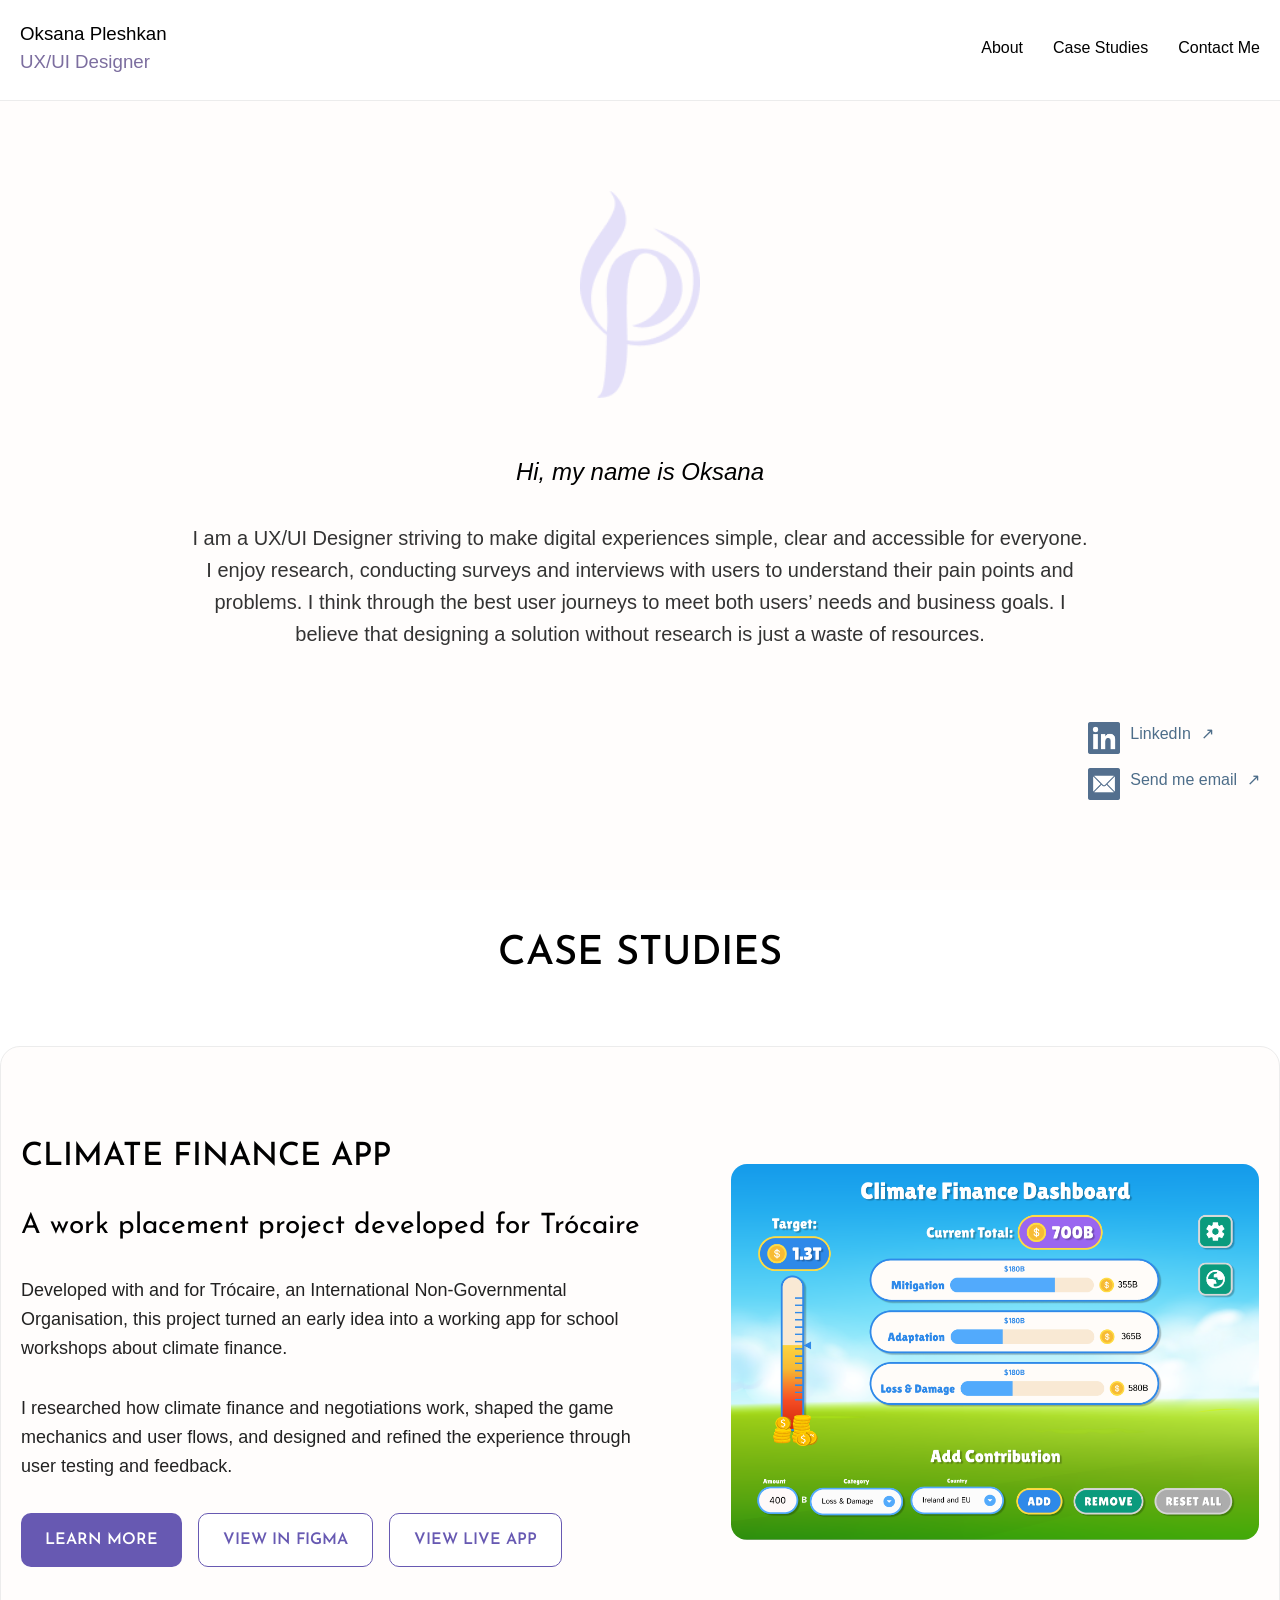
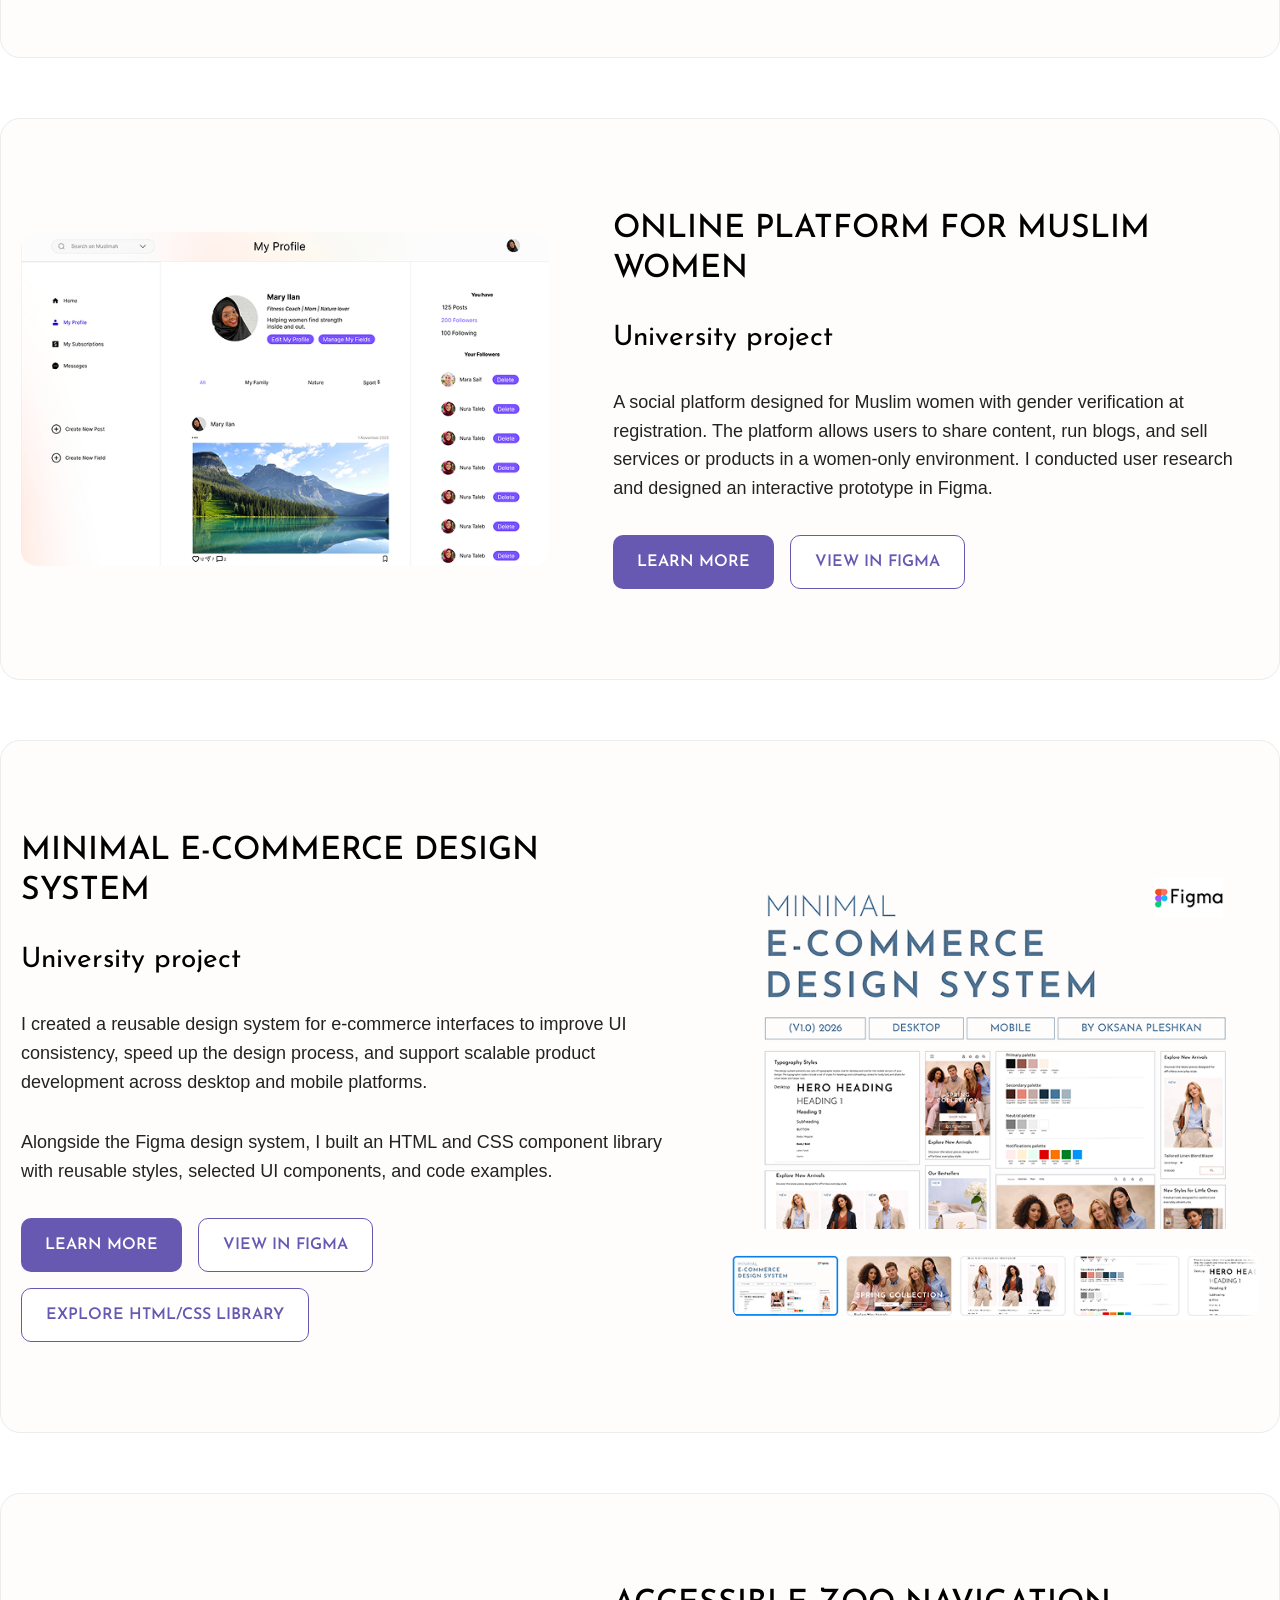
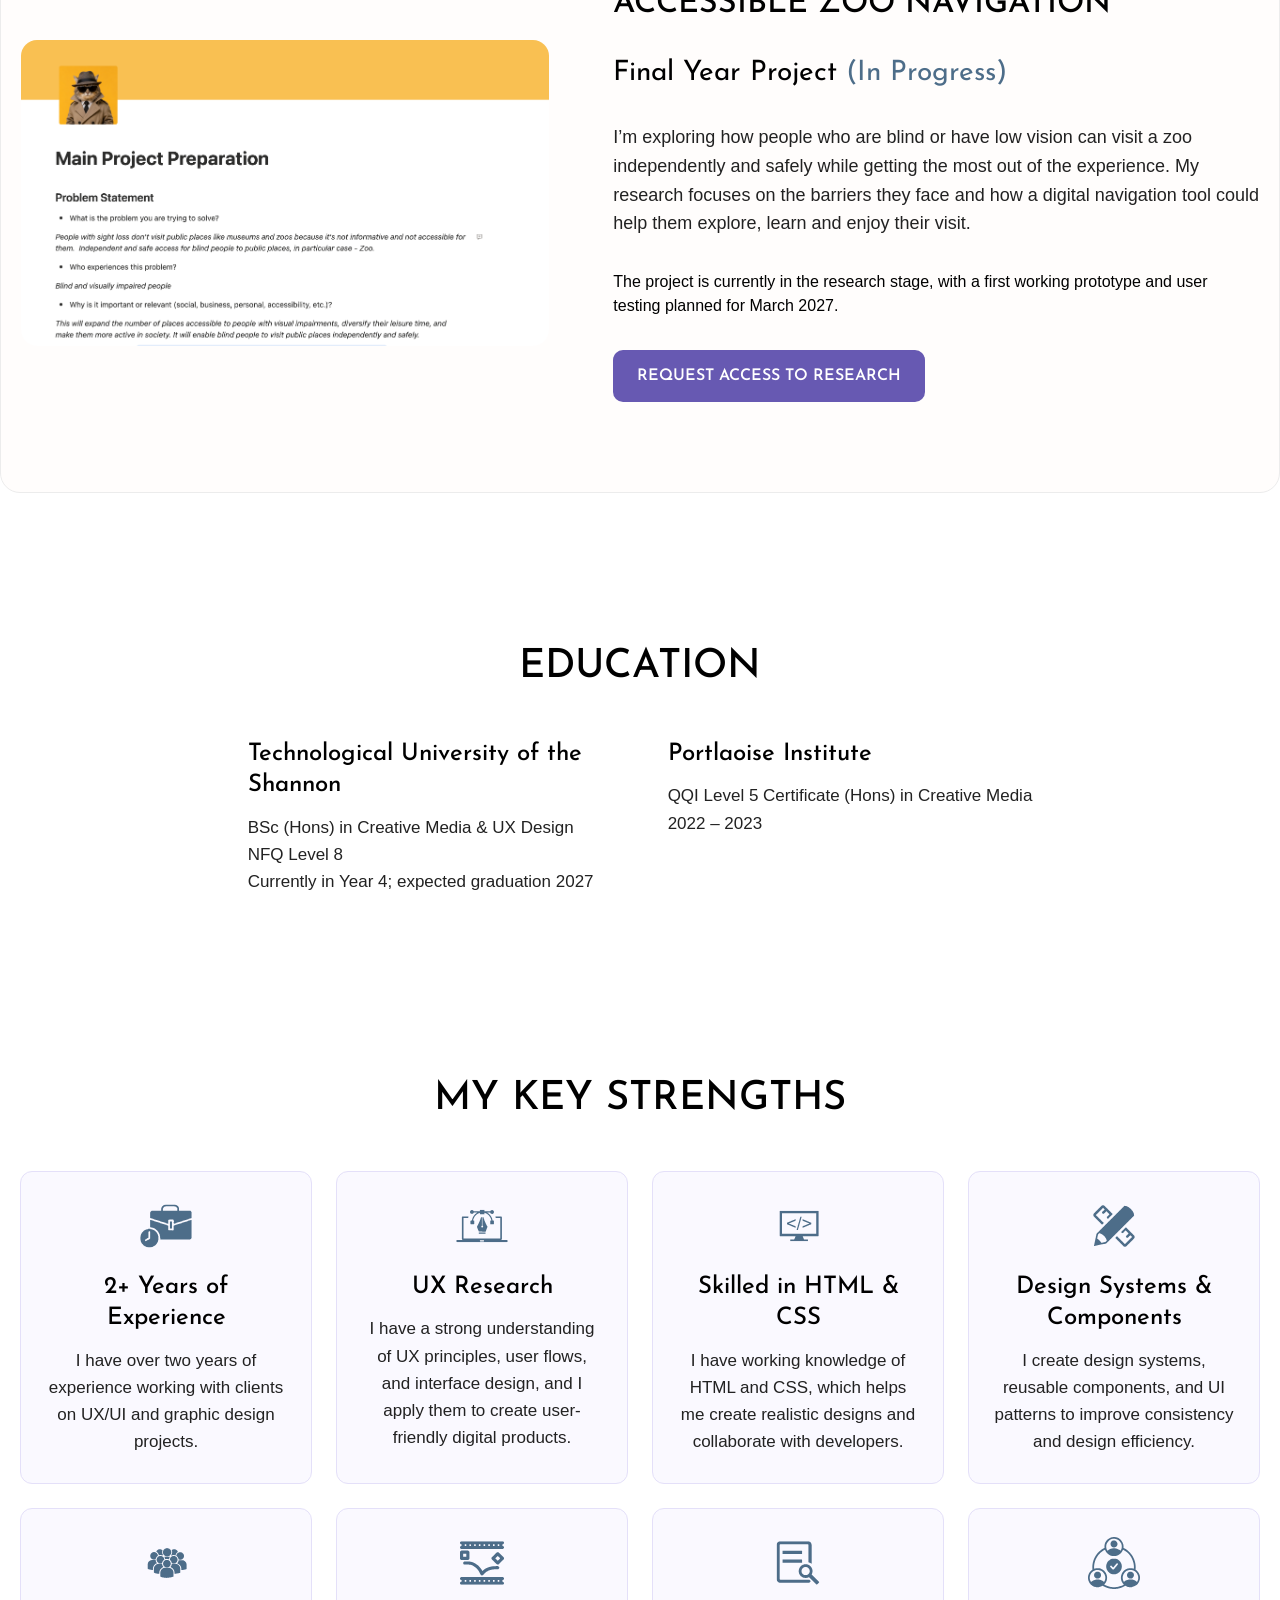
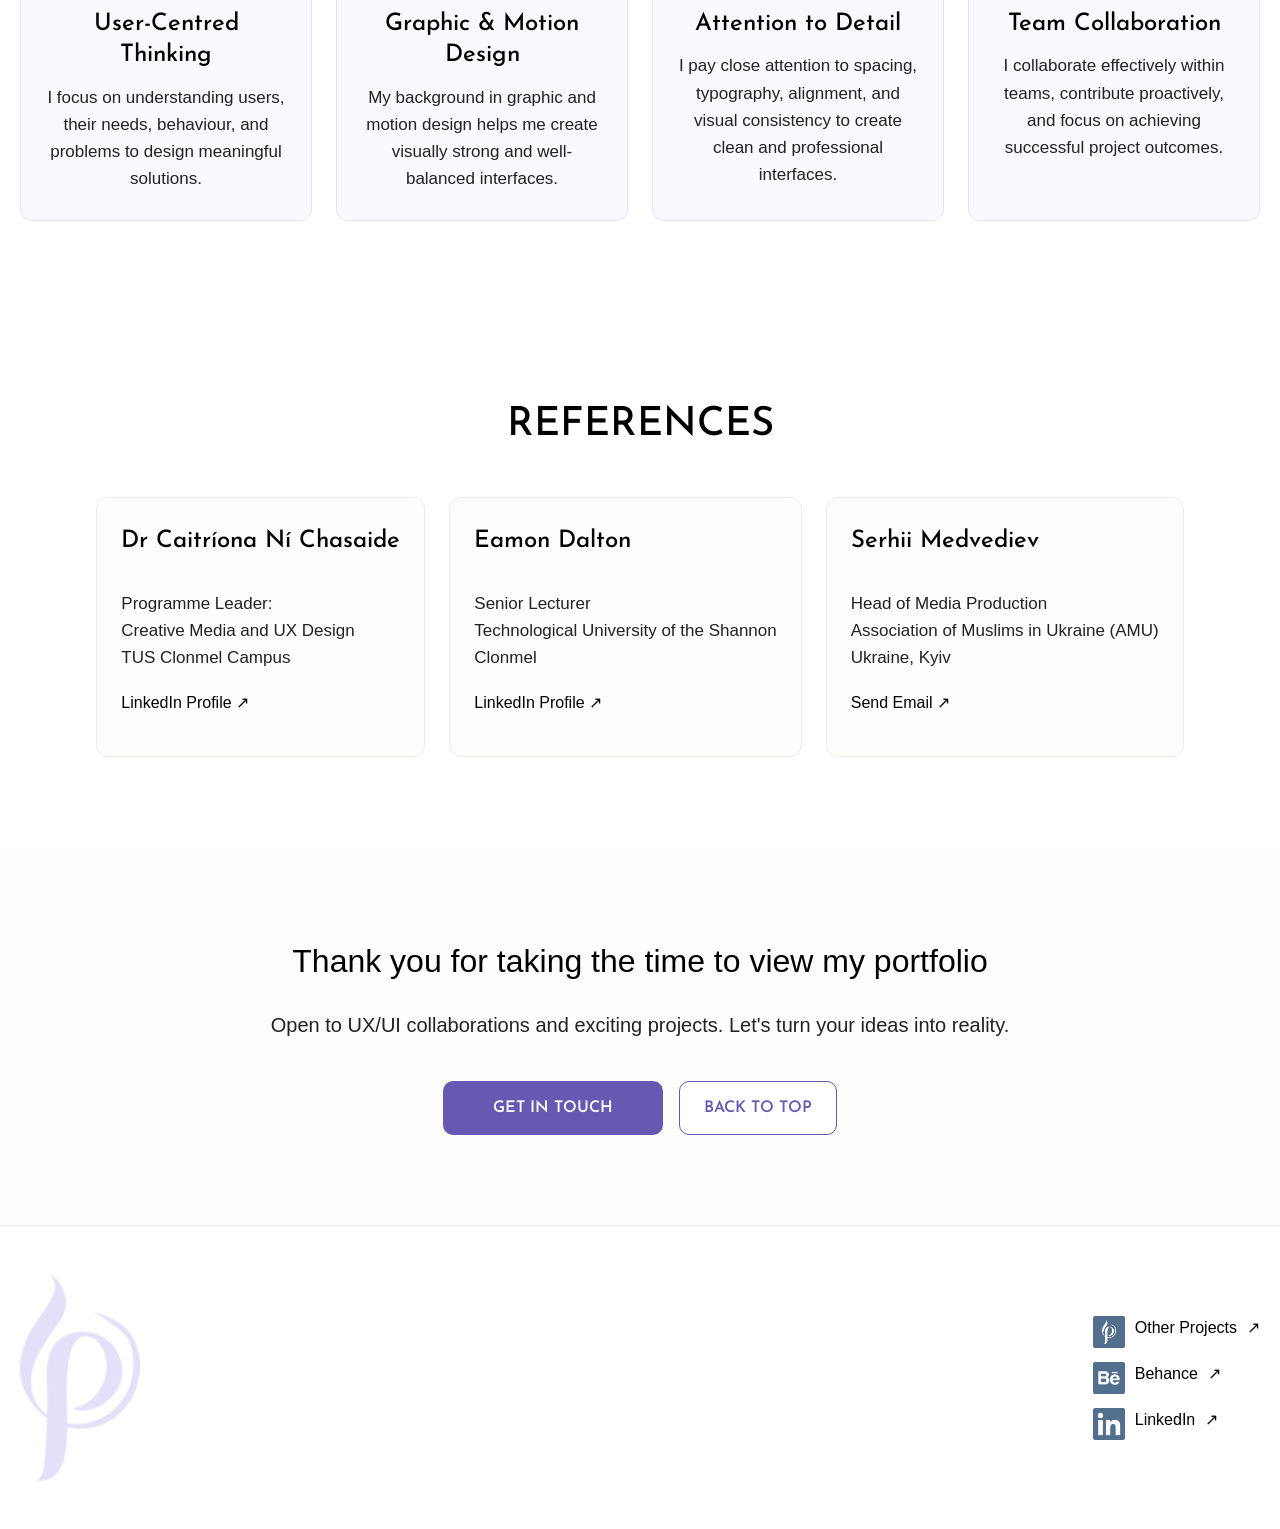
==== index.html @ b0bf3b08 "Update index.html" ====
<!DOCTYPE html>
<html lang="en">

<head>
    <meta charset="UTF-8" />
    <meta name="viewport" content="width=device-width, initial-scale=1.0" />
    <title>Oksana Pleshkan — UX/UI Designer</title>

    <meta name="description"
        content="Portfolio of Oksana Pleshkan, UX/UI Designer focused on user experience, interface design, and problem-solving digital products.">

    <!-- Open Graph (for Telegram, LinkedIn, Facebook etc.) -->
    <meta property="og:title" content="Oksana Pleshkan — UX/UI Designer">
    <meta property="og:description"
        content="UX/UI portfolio featuring case studies, design process and selected projects.">
    <meta property="og:type" content="website">
    <meta property="og:url" content="https://oksana-pl.github.io/Portfolio_UX_Oksana/">
    <meta property="og:image" content="https://oksana-pl.github.io/Portfolio_UX_Oksana/images/preview.png">

    <!-- Twitter preview -->
    <meta name="twitter:card" content="summary_large_image">
    <meta name="twitter:title" content="Oksana Pleshkan — UX/UI Designer">
    <meta name="twitter:description"
        content="UX/UI portfolio featuring case studies, design process and selected projects.">
    <meta name="twitter:image" content="https://oksana-pl.github.io/Portfolio_UX_Oksana/images/preview.png">
    <link rel="stylesheet" href="climate-case.css">
    <link rel="stylesheet" href="styles.css" />
    <link rel="preconnect" href="https://fonts.googleapis.com">
    <link rel="preconnect" href="https://fonts.gstatic.com" crossorigin>
    <link href="https://fonts.googleapis.com/css2?family=Josefin+Sans:wght@300;400;500;600;700&display=swap"
        rel="stylesheet">
    <script src="script.js" defer></script>
</head>

<body>

    <!-- Header -->
    <header class="header">
        <div class="header-content">
            <a href="#hero" style="display: flex;">
                <h3 style="font-weight:500;">Oksana Pleshkan <br>
                    <span>UX/UI Designer</span>
                </h3>
            </a>

            <nav>
                <a href="#about">About</a>
                <a href="#case-studies">Case Studies</a>
                <a href="#contact">Contact Me</a>
            </nav>
        </div>
    </header>

    <main>

        <!-- Hero -->
        <section class="section hero" id="hero">
            <div class="container hero-container">
                <img src="images/logo.png" alt="Oksana Pleshkan logo" class="hero-logo">
                <!-- <img src="images/photo.png" alt="beautiful muslim woman" class="hero-image"> -->

                <div class="hero-content">
                    <p class="hero-intro"><em>Hi, my name is Oksana</em></p>

                    <p class="hero-description">
                        I am a UX/UI Designer striving to make digital experiences simple, clear and accessible for everyone. I enjoy research, conducting surveys and interviews with users to understand their pain points and problems. I think through the best user journeys to meet both users’ needs and business goals. I believe that designing a solution without research is just a waste of resources.
                    </p>
                </div>

                <div class="hero-footer">
                    <div class="hero-links">

                        <!-- <a href="https://www.behance.net/oksanapleshkan" target="_blank">Behance ↗</a> -->
                        <a href="https://www.linkedin.com/in/oksana-pleshkan-3b8a41268/" target="_blank"
                            class="contacts__icon_wrapper">
                            <img src="images/linkedIn.png" alt="LinkedIn icon" class="contacts__icon">
                            LinkedIn <span class="arrow">↗</span>
                        </a>
                        <a href="mailto:oksana1.1pleshkan@gmail.com" class="contacts__icon_wrapper">
                            <img src="images/email.png" alt="email icon" class="contacts__icon">
                            Send me email <span class="arrow">↗</span>
                        </a>
                    </div>
                    <!-- <div class="hero-links">
                        <a href="mailto:oksana1.1pleshkan@gmail.com" class="contacts__icon_wrapper">
                            <img src="images/emai.png" alt="email icon" class="contacts__icon">
                            Send me email ↗
                        </a>
                    </div> -->
                </div>
            </div>
        </section>

        <!-- Case Studies -->
        <section class="section section--tight" id="case-studies">
            <div class="container">
                <h2 class="section-title">Case Studies</h2>
            </div>
        </section>

        <!--  Case Study 1 -->
        <section class="section section--alt">
            <div class="container case-study">
                <div class="case-study__content">
                    <h3 class="case-study__title">Climate Finance App</h3>
                         <h2 class="case-study-subtitle">A work placement project developed for Trócaire</h2>
                    <p class="case-study__text">Developed with and for Trócaire, an International Non-Governmental Organisation, this project turned an early idea into a working app for school workshops about climate finance.</p>
                    <p class="case-study__text">I researched how climate finance and negotiations work, shaped the game mechanics and user flows, and designed and refined the experience through user testing and feedback.</p>
                    <!-- <div class="tag-list">
                        <div class="tag">Research &amp; Game Mechanics</div>
                        <div class="tag">User Testing</div>
                        <div class="tag">Working Web App</div>
                    </div> -->
                    <div class="button-group">
                        <a href="climate_finance.html" class="btn">Learn More</a>
                        <a href="https://www.figma.com/design/y3qvf4ztJXnjUQK8KrXsee/Climate-finance?node-id=140-248" target="_blank" rel="noopener noreferrer" class="btn btn--secondary">View in Figma</a>
                    <a href="https://oksana-pl.github.io/climate-finance/" target="_blank" rel="noopener noreferrer" class="btn btn--secondary">View Live App</a>
                    </div>
                </div>
                <div class="case-study__media climate-preview">
                    <img src="images/climate-dashboard.png" alt="Climate Finance dashboard designed with and for Trócaire" class="case-study__image" loading="lazy" decoding="async">
                    
                </div>
            </div>
        </section>

        <!-- Case Study 2 -->
        <section class="section section--alt">
            <div class="container case-study case-study--reverse">
                <div class="case-study__media">
                    <img src="images/mus.png" alt="Online platform preview" class="case-study__image" />
                </div>

                <div class="case-study__content">
                    <h3 class="case-study__title">Online Platform for Muslim Women</h3>
                        <h2 class="case-study-subtitle">University project</h2>

                    <p class="case-study__text">
                        A social platform designed for Muslim women with gender verification at registration.
                        The platform allows users to share content, run blogs, and sell services or products in a
                        women-only environment.
                        I conducted user research and designed an interactive prototype in Figma.
                    </p>
<!-- 
                    <div class="tag-list">
                        <div class="tag">User Research</div>
                        <div class="tag">Accessibility</div>
                        <div class="tag">Interactive Prototype</div>
                    </div> -->

                    <div class="button-group">
                        <a href="muslim_pl.html" class="btn">Learn More</a>
                        <a href="https://www.figma.com/proto/xCIioUYWjFJmi1hpnfBLRX/muslim-platform-design?node-id=266-2265&t=c6kMhMsfET7o0JbZ-1&scaling=scale-down&content-scaling=fixed&page-id=0%3A1&starting-point-node-id=1%3A2"
                            target="_blank" class="btn btn--secondary">View in Figma</a>
                    </div>
                </div>
            </div>
        </section>

        <!-- Case Study 3 -->
        <section class="section section--alt">
            <div class="container case-study">
                <div class="case-study__content">
                    <h3 class="case-study__title">Minimal E-commerce Design System</h3>
                        <h2 class="case-study-subtitle">University project</h2>

                    <p class="case-study__text">
                        I created a reusable design system for e-commerce interfaces to improve UI consistency,
                        speed up the design process, and support scalable product development across desktop and mobile
                        platforms.
                    </p>

                    <p class="case-study__text">
                        Alongside the Figma design system, I built an HTML and CSS component library with reusable styles, selected UI components, and code examples.
                    </p>

                    <!-- <div class="tag-list">
                        <div class="tag">Desktop &amp; Mobile System</div>
                        <div class="tag">Interactive States</div>
                        <div class="tag">WCAG Tested</div>
                    </div> -->

                    <div class="button-group">
                        <a href="design_sys.html" class="btn">Learn More</a>
                        <a href="https://www.figma.com/community/file/1610801255815720511" target="_blank" rel="noopener noreferrer"
                            class="btn btn--secondary">View in Figma</a>
                        <a href="https://oksana-pl.github.io/Project_1/docs/colours.html" target="_blank" rel="noopener noreferrer"
                            class="btn btn--secondary">Explore HTML/CSS Library</a>
                    </div>
                </div>

                <div class="case-study__media">
                    <img src="images/ds1.png" alt="Design system preview" class="case-study__image" />
                    <img src="images/ds1.2.png" alt="Design system details"
                        class="case-study__image case-study__image--small" />
                </div>
            </div>
        </section>

        <!-- Case Study 4 -->
        <section class="section section--alt">
            <div class="container case-study case-study--reverse">
                <div class="case-study__media">
                    <img src="images/zoo-project.png" alt="Online platform preview" class="case-study__image" />
                </div>

                <div class="case-study__content">
                    <h3 class="case-study__title">Accessible Zoo Navigation</h3>
                        <h2 class="case-study-subtitle">Final Year Project <span style="color:#4d6d89">(In Progress)</span></h2>

                    <p class="case-study__text">
                        I’m exploring how people who are blind or have low vision can visit a zoo independently and safely while getting the most out of the experience. My research focuses on the barriers they face and how a digital navigation tool could help them explore, learn and enjoy their visit. </p>
                        
                        <p>The project is currently in the research stage, with a first working prototype and user testing planned for March 2027.
                    </p>
<!-- 
                    <div class="tag-list">
                        <div class="tag">User Research</div>
                        <div class="tag">Accessibility</div>
                        <div class="tag">Interactive Prototype</div>
                    </div> -->

                    <div class="button-group">
                        <a
                            href="mailto:oksana1.1pleshkan@gmail.com?subject=Request%20Access%20to%20Zoo%20Research&amp;body=Hi%20Oksana%2C%0A%0AI%20would%20like%20to%20request%20access%20to%20your%20Final%20Year%20Project%20research%20in%20Notion.%0A%0AThank%20you!"
                            class="btn"
                        >Request Access to Research</a>
                    </div>
                </div>
            </div>
        </section>

        <!-- About -->
        <section class="section" id="about">
            <!-- Education -->
            <div class="container">
                <h2 class="section-title">Education</h2>
                <div class="education">
                    <article class=" education-card">
                        <h3 class="card__title">Technological University of the Shannon</h3>
                        <p class="card__text">
                            BSc (Hons) in Creative Media & UX Design<br>
                            NFQ&nbsp;Level&nbsp;8<br>
                            Currently in Year 4; expected graduation 2027
                        </p>
                    </article>
                    <!-- <article class=" education-card">
                        <h3 class="card__title">Technological University of the Shannon</h3>
                        <p class="card__text">
                            BSc in Creative Media & UX Design — NFQ Level 7<br>
                            Completed 2026; award certificate pending
                        </p>
                    </article> -->
                    <article class=" education-card">
                        <h3 class="card__title">Portlaoise Institute</h3>
                        <p class="card__text">
                            QQI Level 5 Certificate (Hons) in Creative Media <br>
                            2022 – 2023
                        </p>
                    </article>

                </div>

            </div>
        </section>
        <!-- Strengths -->
        <section class="section" id="strengths">
            <div class="container">
                <h2 class="section-title">My Key Strengths</h2>

                <div class="cards-grid cards-grid--4">
                    <article class="card">
                        <div class="card__icon-wrapper">
                            <img src="icons/exsp.svg" alt="expirience icon" class="card__icon">
                        </div>

                        <h3 class="card__title">2+ Years of Experience</h3>
                        <p class="card__text">
                            I have over two years of experience working with clients on UX/UI and graphic design
                            projects.
                        </p>
                    </article>

                    <article class="card">
                        <div class="card__icon-wrapper">
                            <img src="icons/ui_ux.svg" alt="ui and ux design icon" class="card__icon">
                        </div>

                        <h3 class="card__title">UX Research</h3>
                        <p class="card__text">
                            I have a strong understanding of UX principles, user flows, and interface design, and I
                            apply them to create user-friendly digital products.
                        </p>
                    </article>

                    <article class="card">
                        <div class="card__icon-wrapper">
                            <img src="icons/coding.svg" alt="coding and programming icon" class="card__icon">
                        </div>

                        <h3 class="card__title">Skilled in HTML &amp; CSS</h3>
                        <p class="card__text">
                            I have working knowledge of HTML and CSS, which helps me create realistic designs and
                            collaborate with developers.
                        </p>
                    </article>

                    <article class="card">
                        <div class="card__icon-wrapper">
                            <img src="icons/dezSyst.svg" alt="design system icon" class="card__icon">
                        </div>

                        <h3 class="card__title">Design Systems &amp; Components</h3>
                        <p class="card__text">
                            I create design systems, reusable components, and UI patterns to improve consistency and
                            design efficiency.
                        </p>
                    </article>

                    <article class="card">
                        <div class="card__icon-wrapper">
                            <img src="icons/user_fr.svg" alt="users icon" class="card__icon">
                        </div>

                        <h3 class="card__title">User-Centred Thinking</h3>
                        <p class="card__text">
                            I focus on understanding users, their needs, behaviour, and problems to design meaningful
                            solutions.
                        </p>
                    </article>

                    <article class="card">
                        <div class="card__icon-wrapper">
                            <img src="icons/motion.svg" class="card__icon" alt="motion graphics icon">
                        </div>

                        <h3 class="card__title">Graphic &amp; Motion Design</h3>
                        <p class="card__text">
                            My background in graphic and motion design helps me create visually strong and well-balanced
                            interfaces.
                        </p>
                    </article>

                    <article class="card">
                        <div class="card__icon-wrapper">
                            <img src="icons/details.svg" alt="details icon" class="card__icon">
                        </div>

                        <h3 class="card__title">Attention to Detail</h3>
                        <p class="card__text">
                            I pay close attention to spacing, typography, alignment, and visual consistency to create
                            clean and professional interfaces.
                        </p>
                    </article>

                    <article class="card">
                        <div class="card__icon-wrapper">
                            <img src="icons/team.svg" alt="team icon" class="card__icon">
                        </div>

                        <h3 class="card__title">Team Collaboration</h3>
                        <p class="card__text">
                            I collaborate effectively within teams, contribute proactively,
                            and focus on achieving successful project outcomes.
                        </p>
                    </article>

                </div>
            </div>
        </section>

        <!-- References -->
        <section class="section" id="references">
            <div class="container">
                <h2 class="section-title">References</h2>
                <!-- <p class="section-subtitle">Referees and their contact details are available upon request.</p> -->

                <div class="cartd-ref">
                    <article class="reference-card">
                        <h3 class="reference-card__title">Dr Caitríona Ní Chasaide</h3>
                        <p class="reference-card__text">
                            Programme Leader: <br>Creative Media and UX Design<br>
                            TUS Clonmel Campus
                        </p>
                        <a href="https://www.linkedin.com/in/caitriona-ni-chasaide-1522b612/">
                            LinkedIn Profile ↗
                        </a>
                        <!-- <a href="mailto:your@email.com
?subject=Reference%20Request%20-%20Dr%20Caitriona%20Ni%20Chasaide
&body=Hello%20Oksana,%0D%0A%0D%0AI%20am%20currently%20reviewing%20your%20application%20and%20would%20like%20to%20request%20contact%20details%20for%20Dr%20Caitriona%20Ni%20Chasaide%20as%20a%20reference.%0D%0A%0D%0AThank%20you%20in%20advance.%0D%0A%0D%0AKind%20regards,%0D%0A">
                            Request Contact ↗
                        </a> -->
                    </article>

                    <article class="reference-card">
                        <h3 class="reference-card__title">Eamon Dalton</h3>
                        <p class="reference-card__text">
                            Senior Lecturer<br>
                            Technological University of the Shannon<br>
                            Clonmel
                        </p>
                        <a href="https://www.linkedin.com/in/eamondalton/">
                            LinkedIn Profile ↗
                        </a>
                        <!-- <a href="mailto:your@email.com
?subject=Reference%20Request%20-%20Eamon%20Dalton
&body=Hello%20Oksana,%0D%0A%0D%0AI%20am%20currently%20reviewing%20your%20application%20and%20would%20like%20to%20request%20contact%20details%20for%20Eamon%20Dalton%20as%20a%20reference.%0D%0A%0D%0AThank%20you%20in%20advance.%0D%0A%0D%0AKind%20regards,%0D%0A">
Request Contact ↗
</a> -->
                    </article>

                    <article class="reference-card">
                        <h3 class="reference-card__title">Serhii Medvediev</h3>
                        <p class="reference-card__text">
                            Head of Media Production<br>
                            Association of Muslims in Ukraine (AMU) <br>
                            Ukraine, Kyiv
                        </p>
                        <a
                            href="mailto:musa.medvedev@amu.org.ua
?subject=Reference%20Check%20-%20Oksana%20Pleshkan
&body=Hello%20Serhii,%0D%0A%0D%0AI%20hope%20you%20are%20well.%0D%0A%0D%0AI%20am%20currently%20reviewing%20an%20application%20from%20Oksana%20Pleshkan%20and%20understand%20that%20you%20have%20worked%20with%20her.%0D%0A%0D%0AI%20would%20greatly%20appreciate%20it%20if%20you%20could%20share%20your%20feedback%20on%20her%20skills,%20work%20ethic,%20and%20overall%20performance.%0D%0A%0D%0AThank%20you%20in%20advance%20for%20your%20time.%0D%0A%0D%0AKind%20regards,%0D%0A">
                            Send Email ↗
                        </a>
                    </article>

                    <!-- <article class="reference-card">
                        <h3 class="reference-card__title">Viktoriia Zakharova</h3>
                        <p class="reference-card__text">
                            HRBP at Nayax (IT) | Career / LinkedIn Consultant | Engaging Speaker on Job Hunting,
                            LinkedIn Strategy, and IT Career Growth
                        </p>
                        <a href="mailto:your@email.com
?subject=Reference%20Request%20-%20Viktoriia%20Zakharova
&body=Hello%20Oksana,%0D%0A%0D%0AI%20am%20currently%20reviewing%20your%20application%20and%20would%20like%20to%20request%20contact%20details%20for%20Viktoriia%20Zakharova%20as%20a%20reference.%0D%0A%0D%0AThank%20you%20in%20advance.%0D%0A%0D%0AKind%20regards,%0D%0A">
Request Contact ↗
</a>
                    </article> -->
                </div>
            </div>
        </section>

        <!-- CTA -->
        <section class="section cta" id="contact">
            <div class="container cta-container">
                <div class="cta-content">
                    <h2 class="cta-title">Thank you for taking the time to view my portfolio</h2>

                    <p class="cta-text">
                        Open to UX/UI collaborations and exciting projects. Let's turn your ideas into reality.
                    </p>
                </div>
                <div class="button-group">
                    <a href="mailto:oksana1.1pleshkan@gmail.com" class="btn btn--large">Get In Touch</a>
                    <a href="#hero" class="btn btn--secondary">Back to top</a>
                </div>

            </div>
        </section>

    </main>

    <!-- Footer -->
    <footer class="site-footer">
        <div class="container footer-container">
            <img src="images/logo.png" alt="Oksana Pleshkan logo" class="hero-logo">
            <div class="footer-links">
                <a href="https://oksana-pl.github.io/Portfolio_Oksana/" target="_blank" class="contacts__icon_wrapper">
                    <img src="images/porfolio.png" alt="my portfolioicon" class="contacts__icon">
                    Other Projects <span class="arrow">↗</span>
                </a>
                <a href="https://www.behance.net/oksanapleshkan" target="_blank" class="contacts__icon_wrapper">
                    <img src="images/behance.png" alt="Behance icon" class="contacts__icon">
                    Behance <span class="arrow">↗</span>
                </a>
                <a href="https://www.linkedin.com/in/oksana-pleshkan-3b8a41268/" target="_blank"
                    class="contacts__icon_wrapper">
                    <img src="images/linkedIn.png" alt="LinkedIn icon" class="contacts__icon">
                    LinkedIn <span class="arrow">↗</span>
                </a>
            </div>
    </footer>

</body>

</html>
---- climate-case.css ----
/* Climate Finance uses the existing portfolio layout and components. */
.climate-figure { width: 100%; margin: 0; }
.climate-figure img { display: block; }
.climate-figure figcaption { margin-top: 14px; color: #555; font-size: 16px; line-height: 1.5; }
.climate-gallery { display: grid; gap: 32px; width: 100%; }
.climate-gallery .case-image-scroll { max-width: 390px; margin: 0 auto; }
.climate-testing-text { max-width: 980px; margin: 40px auto 0; }
.climate-flow { width: 100%; padding: 32px; border: 1px solid #ececec; border-radius: 20px; }
.climate-flow h3 { font-size: 26px; line-height: 1.3; }
.climate-flow p { font-size: 18px; line-height: 1.6; }
.climate-preview__mobile { width: 42%; max-height: 280px; overflow-y: hidden; margin-left: auto; border: 1px solid #ececec; border-radius: 16px; }
.climate-preview__mobile img { display: block; border-radius: 0; }
.climate-case .btn { text-align: center; }
.climate-case a:focus-visible, .climate-case [tabindex]:focus-visible, .climate-skip-link:focus-visible { outline: 3px solid #372775; outline-offset: 5px; }
.climate-skip-link { position: absolute; top: 8px; left: 16px; z-index: 1000; padding: 12px 20px; background: #fff; color: #372775; transform: translateY(-160%); }
.climate-skip-link:focus { transform: translateY(0); }
@media (max-width: 600px) {
  .climate-flow { padding: 24px; }
  .climate-preview__mobile { max-height: 220px; }
}



/* Hero video and compact case-study spacing. */
.climate-case .case-hero video {
  display: block;
  width: 100%;
  max-width: 1200px;
  height: auto;
}
.climate-case .case-results .case-section-subtitle {
  max-width: 800px;
}
.climate-case .case-process .card {
  min-height: 0;
  align-self: stretch;
}
---- styles.css ----
/* =========================
   Base
========================= */

*,
*::before,
*::after {
  box-sizing: border-box;
}

html {
  scroll-behavior: smooth;
}

body {
  margin: 0;
  font-family: Inter, sans-serif;
  color: #000;
  background: #fff;
  line-height: 1.5;
}

img {
  display: block;
  max-width: 100%;
  height: auto;
}

a {
  color: inherit;
  text-decoration: none;
}

h1,
h2,
h3,
p,
ul {
  margin: 0;
  padding: 0;
}

/* =========================
   Layout
========================= */

.container {
  width: min(100% - 40px, 1320px);
  margin-inline: auto;
}

.section {
  padding: 90px 0;
}

.section--tight {
  padding: 40px 0 20px;
}

.section--alt {
  background: #FFFDFC;
  border-radius: 20px;
  margin-bottom: 60px;
  border: 1px solid #ECECEC;
}

.section-title {
  font-family: "Josefin Sans", sans-serif;
  font-size: 40px;
  font-weight: 500;
  line-height: 1.2;
  text-align: center;
  margin-bottom: 48px;
  text-transform: uppercase;
}

.section-subtitle {
  max-width: 900px;
  margin: -12px auto 48px;
  text-align: center;
  font-size: 20px;
  line-height: 1.6;
  color: #333;
}

/* =========================
   Header
========================= */

.header {
  width: 100%;
  background: #fff;
  border-bottom: 1px solid #ececec;
}

.header-content {
    width: min(100% - 40px, 1320px);
    margin-inline: auto;
    padding: 20px 0;
    display: flex;
    justify-content: space-between;
    align-items: center;
    gap: 32px;
  }

.header-content nav {
  display: flex;
  align-items: center;
  gap: 30px;
}

.header-content a {
  color: #000;
  font-weight: 500;
  position: relative;
  display: inline-block;
  padding-bottom: 4px;
  transition: color 0.3s ease;
}

.header-content a:hover {
  color: #b47cff;
}

.header-content a::after {
  content: "";
  position: absolute;
  left: 0;
  bottom: 0;
  width: 0;
  height: 2px;
  background-color: #b47cff;
  transition: width 0.3s ease;
}

.header-content a:hover::after {
  width: 100%;
}

.header-content a.active,
.header-content a.nav-link--active {
  color: #9747ff;
}

.header span{
  color: #7c6e9f; 
  font-weight:300;
}


/* =========================
   Shared Logo
========================= */

.hero-logo {
  display: block;
  width: 120px;
  height: auto;
  object-fit: contain;
}

.hero .hero-logo {
  animation: logoFloat 4s ease-in-out infinite;
}
.hero-image {
  display: block;
  width: 300px;
  height: auto;
  object-fit: contain;
}

@keyframes logoFloat {
  0% {
    transform: translateY(0);
  }
  50% {
    transform: translateY(-6px);
  }
  100% {
    transform: translateY(0);
  }
}

/* =========================
   Hero
========================= */

.hero {
  background: #fffdfc;
}

.hero-container {
  display: flex;
  flex-direction: column;
  align-items: center;
  gap: 56px;
  text-align: center;
}

.hero-content {
  max-width: 900px;
}

.hero-intro {
  font-size: 24px;
  margin-bottom: 32px;
}

.hero-description {
  font-size: 20px;
  line-height: 1.6;
  color: #333;
}

.hero-footer {
  width: 100%;
  display: flex;
  justify-content: space-between;
  justify-content: flex-end;
  gap: 32px;
  padding-top: 16px;
}

.hero-links,
.footer-links {
  display: flex;
  flex-direction: column;
  gap: 14px;
}

.hero-links a {
  color: #4d6d89;
  font-weight: 500;
}

.hero-links a:hover {
  color: #9747ff;
}

.contacts__icon {
  width: 32px;
  height: 32px;
}

.contacts__icon_wrapper{
  display: flex;
  gap: 10px;
}


/* =========================
   Home Case Studies
========================= */

.case-study {
  display: grid;
  grid-template-columns: 1.1fr 0.9fr;
  align-items: center;
  gap: 64px;
}

.case-study--reverse {
  grid-template-columns: 0.9fr 1.1fr;
}

.case-study__content {
  display: flex;
  flex-direction: column;
  gap: 32px;
}

.case-study__title {
  font-size: 32px;
  font-weight: 500;
  line-height: 1.25;
  font-family: "Josefin Sans", sans-serif;
  text-transform: uppercase;
}
.case-study-subtitle{
  font-size: 28px;
  font-weight: 400;
  line-height: 1.25;
  font-family: "Josefin Sans", sans-serif;
  
}

.case-study__text {
  font-size: 18px;
  line-height: 1.6;
  color: #222;
}

.case-study__media {
  display: flex;
  flex-direction: column;
  gap: 20px;
}

.case-study__image {
  width: 100%;
  border-radius: 16px;
  object-fit: cover;
}

.case-study__image--small {
  max-width: 100%;
}

/* =========================
   Tags
========================= */

.tag-list,
.case-tags,
.case-tools {
  display: flex;
  flex-wrap: wrap;
  gap: 16px;
}

.tag,
.case-tag {
  display: inline-flex;
  align-items: center;
  justify-content: center;
  padding: 10px 15px;
  border: 1px solid #4d6d89;
  border-radius: 10px;
  background: #fff;
  color: #4d6d89;
  font-size: 18px;
  font-weight: 500;
  text-transform: uppercase;
  letter-spacing: 0.02em;
  font-family: "Josefin Sans", sans-serif;
}

/* =========================
   Buttons
========================= */

.button-group {
  display: flex;
  flex-wrap: wrap;
  gap: 16px;
}

.btn {
font-family: "Josefin Sans", sans-serif;
text-transform: uppercase;
  display: inline-flex;
  align-items: center;
  justify-content: center;
  min-height: 52px;
  padding: 14px 24px;
  border-radius: 10px;
  background: #6759b2;
  color: #fff;
  font-size: 16px;
  font-weight: 600;
  text-transform: uppercase;
  transition: 0.2s ease;
  /* min-width: 200px; */
}

.btn:hover {
  transform: translateY(-1px);
  opacity: 0.95;
  box-shadow: 0 12px 30px rgba(0, 0, 0, 0.05);
}

.btn--large {
  min-width: 220px;
}
.btn--secondary {
  border: 1px solid #6759b2;
  background-color: #fff;
  color: #6759b2;
}

/* =========================
   Cards
========================= */

.cards-grid {
  display: grid;
  gap: 24px;
  justify-items: center;
  
}

.cartd-ref {
  display: flex;
  gap: 24px;
  justify-content: center;
  flex-wrap: wrap;
}

.cards-grid--4 {
  grid-template-columns: repeat(4, 1fr);
}

.card,
.reference-card {
  border-radius: 12px;
  padding: 28px 24px;
  transition: 0.2s ease;
}

.card {
  min-height: 260px;
  background: #faf9ff;
  border: 1px solid #e4e0f9;
  text-align: center;
  
}

.reference-card {
  min-height: 260px;
  background: #fffdfc;
  border: 1px solid #ececec;
  display: flex;
  flex-direction: column;
  gap: 20px;
}

.card:hover,
.process-card:hover,
.reference-card:hover {
  transform: translateY(-1px);
  box-shadow: 0 12px 30px rgba(0, 0, 0, 0.05);
}

.card__icon-wrapper {
  width: 100%;
  display: flex;
  justify-content: center;
  margin-bottom: 20px;
}

.card__icon {
  width: 52px;
  height: 52px;
  object-fit: contain;
}

.card__title,
.reference-card__title {
  font-family: "Josefin Sans", sans-serif;
  font-size: 24px;
  font-weight: 500;
  line-height: 1.3;
  margin-bottom: 12px;
}

.card__text,
.reference-card__text {
  font-size: 17px;
  line-height: 1.6;
  color: #222;
}

.reference-card__link {
  margin-top: auto;
  font-size: 16px;
}

.education {
  display: flex;
  gap: 20px;
  justify-content: center;
}

.education-card{
  max-width: 400px;
  text-align: left;
  justify-content: flex-start;
}

/* =========================
   CTA
========================= */

.cta {
  background: #fffdfc;
}

.cta-container {
  display: flex;
  flex-direction: column;
  align-items: center;
  gap: 40px;
  text-align: center;
}

.cta-content {
  max-width: 920px;
}

.cta-title {
  font-size: 32px;
  font-weight: 400;
  margin-bottom: 24px;
}

.cta-text {
  font-size: 20px;
  line-height: 1.6;
  color: #222;
}

/* =========================
   Footer
========================= */

.site-footer {
  background: #fff;
  border-top: 1px solid #ececec;
  padding: 48px 0;
}

.footer-container {
  display: flex;
  align-items: center;
  justify-content: space-between;
  gap: 32px;
}

.footer-links a {
  color: #000;
  font-weight: 500;
}

.footer-links a:hover {
  color: #9747ff;
}

/* =========================
   Case Study Page
========================= */

.case-page {
  background: #fff;
}

.case-hero__container {
  display: flex;
  flex-direction: column;
  align-items: center;
  gap: 48px;
}


.case-hero__scroll {
    width: 100%;
    max-width: 1200px;
    height: 600px;            /* высота окна */
    overflow-y: auto;         /* вертикальный скролл */
    border-radius: 20px;
    border: 1px solid #ececec;
    background: #fff;
  }
  
  .case-hero__scroll img {
    width: 100%;
    height: auto;
    display: block;
  }

  .case-image-scroll {
    width: 100%;
    max-width: 600px;
    height: 400px;          /* высота окна */
    overflow-y: auto;
    border-radius: 16px;
    border: 1px solid #ececec;
    background: #fff;
  }
  
  .case-image-scroll img {
    width: 100%;
    height: auto;
    display: block;
  }

.case-section-title {
  font-family: "Josefin Sans", sans-serif;
  font-size: 42px;
  font-weight: 500;
  line-height: 1.2;
  margin-bottom: 32px;
  text-transform: uppercase;
}

.case-section-title--center {
  text-align: center;
}

.case-section-subtitle {
  max-width: 980px;
  margin: 0 auto 48px;
  text-align: center;
  font-size: 20px;
  line-height: 1.6;
  color: #333;
}

.case-split {
  display: grid;
  grid-template-columns: 1.1fr 0.9fr;
  align-items: center;
  gap: 64px;
}

.case-split--reverse {
  grid-template-columns: 0.9fr 1.1fr;
}

.case-split__content {
  display: flex;
  flex-direction: column;
}

.case-split__media {
  display: flex;
  justify-content: center;
}

.case-image {
  width: 100%;
  max-width: 680px;
  border-radius: 20px;
}

.case-text {
  display: flex;
  flex-direction: column;
  gap: 24px;
  margin-bottom: 32px;
}

.case-text p {
  font-size: 18px;
  line-height: 1.7;
  color: #222;
}

.process-grid {
    display: grid;
    grid-template-columns: repeat(4, 1fr);
    column-gap: 0px;
    row-gap: 18px;
  }

.process-card {
  min-height: 280px;
  padding: 28px 40px;
  /* border: 1px solid #e4e0f9; */
  border-radius: 14px;
  background: #faf9ff;
  text-align: center;
  display: flex;
  flex-direction: column;
  align-items: center;

  clip-path: polygon(
    0% 0%,
    90% 0%,
    100% 50%,
    90% 100%,
    0% 100%,
    8% 50%
  );
}

.process-card--center {
    grid-column: 2 / 4;
    justify-self: center;
    padding: 32px 70px;
  }

.process-card__number {
  width: 92px;
  height: 92px;
  border: 1px solid #4d6d89;
  border-radius: 50%;
  display: flex;
  align-items: center;
  justify-content: center;
  color: #4d6d89;
  font-size: 40px;
  font-weight: 500;
  margin-bottom: 24px;
}

.process-card__title {
  font-size: 24px;
  font-weight: 500;
  line-height: 1.3;
  margin-bottom: 14px;
  font-family: "Josefin Sans", sans-serif;
}

.process-card__text {
  font-size: 16px;
  line-height: 1.6;
  color: #444;
}

.case-summary-text {
  max-width: 980px;
  margin: 48px auto 0;
  text-align: center;
  font-size: 18px;
  line-height: 1.7;
  color: #333;
}

.case-actions {
  margin-top: 40px;
  display: flex;
}

.case-actions--center {
  justify-content: center;
}

.case-feature-list {
  padding-left: 22px;
  display: grid;
  gap: 12px;
}

.case-feature-list li {
  font-size: 18px;
  line-height: 1.6;
  color: #222;
}

.learning-grid {
  display: grid;
  grid-template-columns: repeat(2, minmax(0, 1fr));
  gap: 20px;
}

.learning-card {
  padding: 18px 22px;
  border: 1px solid #4d6d89;
  border-radius: 12px;
  background: #fff;
  color: #4d6d89;
  font-size: 18px;
  line-height: 1.6;
  text-align: center;
}

/* =========================
   Additional Grids
========================= */

.cards-grid--3 {
    grid-template-columns: repeat(3, 1fr);
  }
  
  /* =========================
     Design System Page
  ========================= */
  
  .ds-hero {
    background: #fffdfc;
  }
  
  .ds-structure-grid {
    align-items: stretch;
  }
  
  .ds-card {
    width: 100%;
    min-height: 290px;
    display: flex;
    flex-direction: column;
    align-items: center;
    justify-content: flex-start;
    padding-top: 32px;
  }
  
  .ds-card__icon {
    width: 84px;
    height: 84px;
    margin-bottom: 24px;
    position: relative;
  }
  
  /* Foundations icon */
  .ds-card__icon--foundations::before,
  .ds-card__icon--foundations::after {
    content: "";
    position: absolute;
    background: #4d6d89;
    border-radius: 4px;
  }
  
  .ds-card__icon--foundations::before {
    width: 84px;
    height: 18px;
    top: 8px;
    left: 0;
  }
  
  .ds-card__icon--foundations::after {
    width: 18px;
    height: 56px;
    left: 33px;
    bottom: 0;
  }
  
  /* Components icon */
  .ds-card__icon--components {
    display: grid;
    grid-template-columns: repeat(2, 1fr);
    gap: 10px;
  }
  
  .ds-card__icon--components::before,
  .ds-card__icon--components::after {
    content: "";
  }
  
  .ds-card__icon--components > span {
    display: none;
  }
  
  .ds-card__icon--components {
    background:
      linear-gradient(#4d6d89 0 0) top left / 37px 37px no-repeat,
      linear-gradient(#4d6d89 0 0) top right / 37px 37px no-repeat,
      linear-gradient(#4d6d89 0 0) bottom left / 37px 37px no-repeat,
      linear-gradient(#4d6d89 0 0) bottom right / 37px 37px no-repeat;
  }
  
  /* Documentation icon */
  .ds-card__icon--docs::before,
  .ds-card__icon--docs::after {
    content: "";
    position: absolute;
    background: #4d6d89;
    border-radius: 4px;
  }
  
  .ds-card__icon--docs::before {
    width: 30px;
    height: 68px;
    left: 8px;
    bottom: 0;
  }
  
  .ds-card__icon--docs::after {
    width: 42px;
    height: 84px;
    right: 8px;
    bottom: 0;
  }
  
  /* Playground icon */
  .ds-card__icon--playground::before,
  .ds-card__icon--playground::after {
    content: "";
    position: absolute;
    background: #4d6d89;
    border-radius: 50%;
  }
  
  .ds-card__icon--playground::before {
    width: 32px;
    height: 32px;
    top: 0;
    left: 26px;
  }
  
  .ds-card__icon--playground::after {
    width: 60px;
    height: 60px;
    bottom: 0;
    left: 12px;
  }
  
  .result-card {
    width: 100%;
    min-height: 260px;
    display: flex;
    flex-direction: column;
    align-items: center;
    justify-content: center;
    gap: 28px;
  }
  
  .result-card__circle {
    width: 90px;
    height: 90px;
    border: 4px solid #4d6d89;
    border-radius: 50%;
    position: relative;
  }
  
  .result-card__circle::after {
    content: "✓";
    position: absolute;
    top: 50%;
    left: 50%;
    transform: translate(-50%, -52%);
    font-size: 52px;
    font-weight: 600;
    color: #4d6d89;
    line-height: 1;
  }
  
  .result-card__title {
    margin-bottom: 0;
    color: #4d6d89;
    /* text-transform: uppercase; */
    text-align: center;
  }
  
  /* =========================
     Responsive Additions
  ========================= */
  
  @media (max-width: 1100px) {
    .cards-grid--3 {
      grid-template-columns: 1fr;
    }
  }
  
  @media (max-width: 768px) {
    .ds-card {
      min-height: 250px;
    }
  
    .result-card {
      min-height: 220px;
    }
  
    .result-card__circle {
      width: 88px;
      height: 88px;
      border-width: 6px;
    }
  }

/* =========================
   Responsive
========================= */

@media (max-width: 1024px) {
  .cards-grid--4 {
    grid-template-columns: repeat(2, 1fr);
  }

  .case-study,
  .case-study--reverse,
  .case-split,
  .case-split--reverse {
    grid-template-columns: 1fr;
  }

  .process-grid {
    grid-template-columns: repeat(2, 1fr);
  }

  .process-card--center {
    grid-column: auto;
  }
  .education {
    flex-direction: column;
    align-items: center;
  }

  .education-card {
    width: 100%;
    max-width: 600px; /* увеличиваем ширину, чтобы не было узко */
  }
}

@media (max-width: 768px) {
  .section {
    padding: 62px 0;
  }

  .header-content,
  .hero-footer,
  .footer-container {
    flex-direction: column;
    align-items: flex-start;
  }

  .header-content {
    padding: 20px;
  }

  .header-content nav {
    flex-wrap: wrap;
    gap: 20px;
  }

  .hero-container,
  .cta-container {
    gap: 40px;
  }

  .cards-grid--4,
  .process-grid,
  .learning-grid {
    grid-template-columns: 1fr;
  }

  .section-title,
  .case-section-title {
    font-size: 32px;
  }

  .section-subtitle,
  .case-section-subtitle,
  .case-summary-text,
  .case-text p,
  .case-feature-list li,
  .learning-card {
    font-size: 16px;
  }

  .hero-intro {
    font-size: 22px;
  }

  .hero-description,
  .cta-text {
    font-size: 18px;
  }

  .tag,
  .case-tag {
    font-size: 14px;
    padding: 12px 16px;
  }

  .tag-list,
  .button-group {
    gap: 12px;
  }

  .btn {
    width: 100%;
  }

  .process-card__title {
    font-size: 20px;
  }

  .process-card__number {
    width: 78px;
    height: 78px;
    font-size: 32px;
  }

  .case-image-scroll {
    height: 250px;
  }
  .case-hero__scroll {
    height: 300px;
  }
  .arrow {
    display: none;
  }
  .education {
    flex-direction: column;
    align-items: center; /* чтобы карточки были по центру */
  }
  .education-card {
    width: 100%;
    max-width: 100%;
  }
  
}
/* Scroll reveals matching Portfolio_Oksana. Content stays visible without JS. */
.reveal-word { opacity: 0; transition: opacity .6s ease; }
.text-visible .reveal-word { opacity: 1; }
.reveal-card {
  opacity: 0;
  transform: translateY(28px);
  transition: opacity .7s ease var(--reveal-delay, 0s), transform .7s cubic-bezier(.22,1,.36,1) var(--reveal-delay, 0s), box-shadow .2s ease;
}
.reveal-card.is-visible { opacity: 1; transform: none; }
.card.reveal-card.is-visible:hover,
.process-card.reveal-card.is-visible:hover,
.reference-card.reveal-card.is-visible:hover { transform: translateY(-1px); }
.reveal-card:focus-within { opacity: 1; transform: none; transition: none; }
@media (max-width: 576px) {
  .reveal-card { transform: none; }
}
@media (prefers-reduced-motion: reduce) {
  .reveal-word, .reveal-card { opacity: 1; transform: none; transition: none; }
  .hero .hero-logo { animation: none; }
}
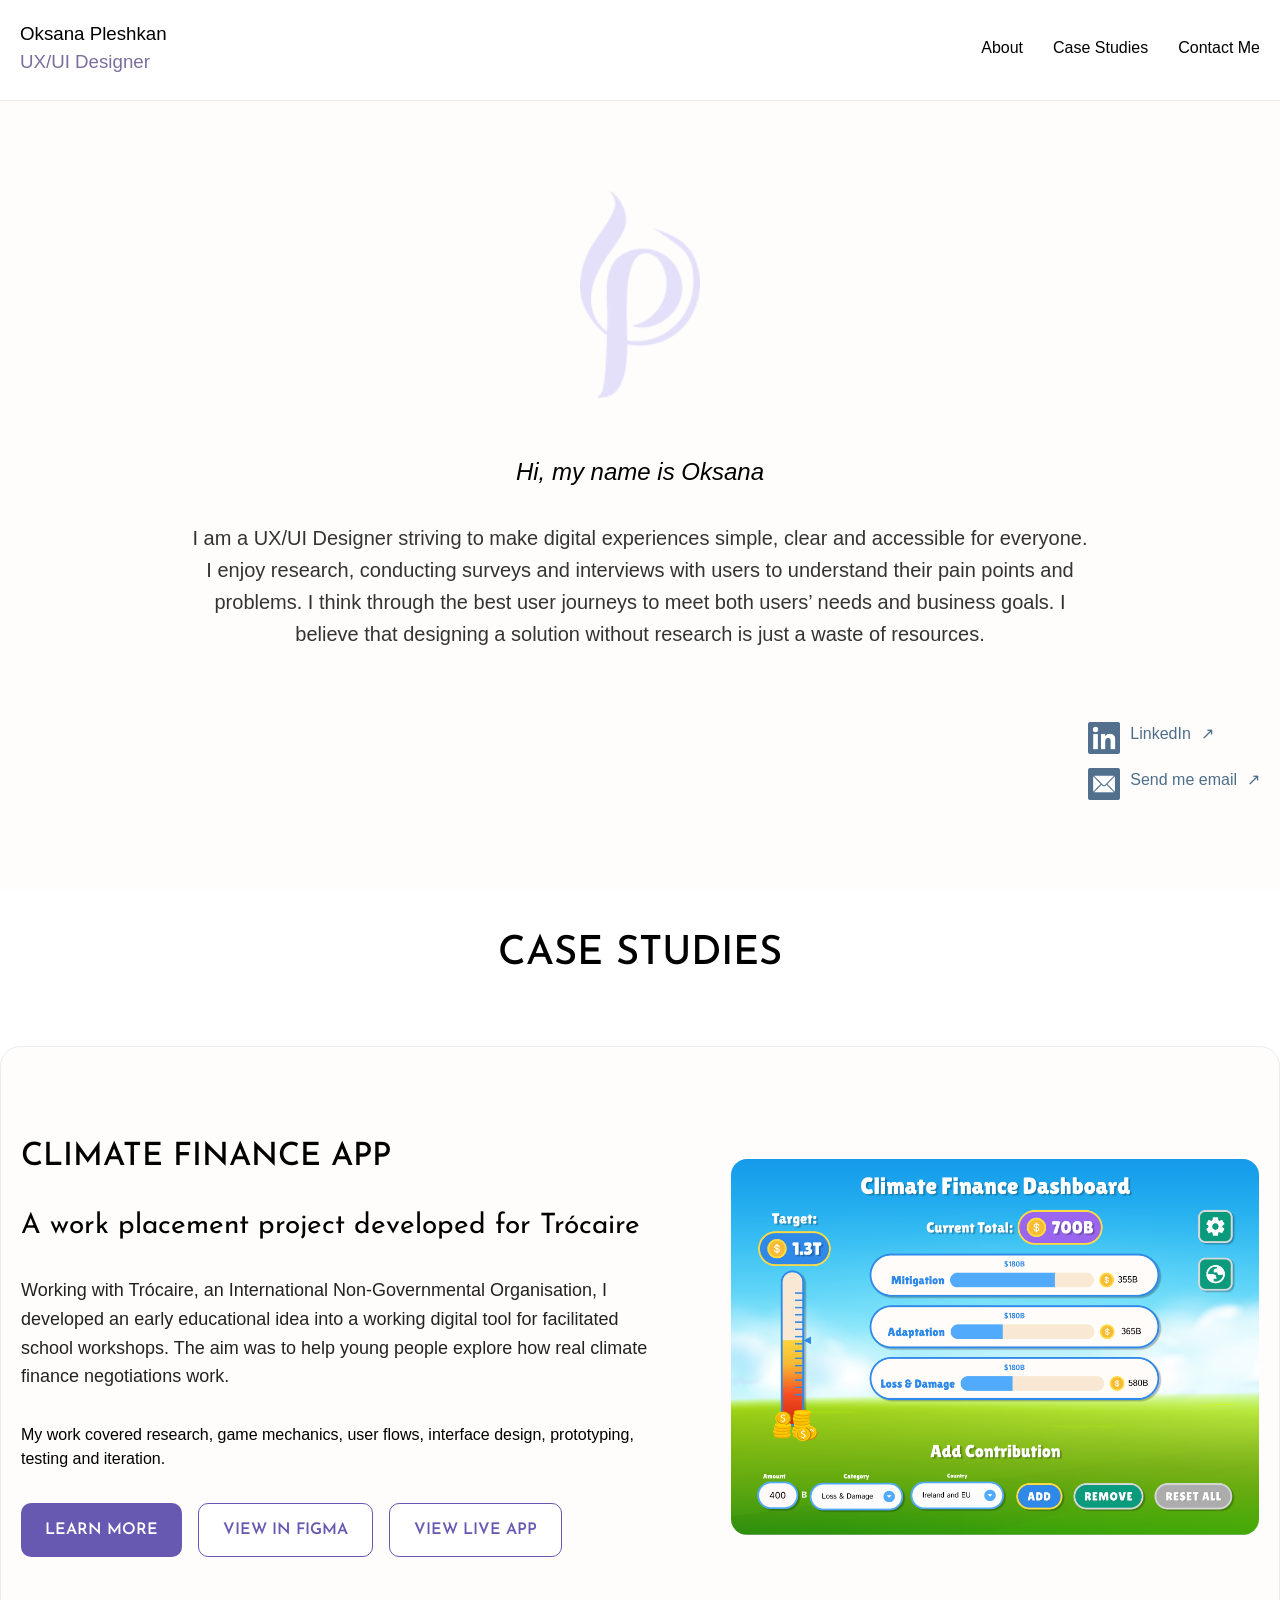
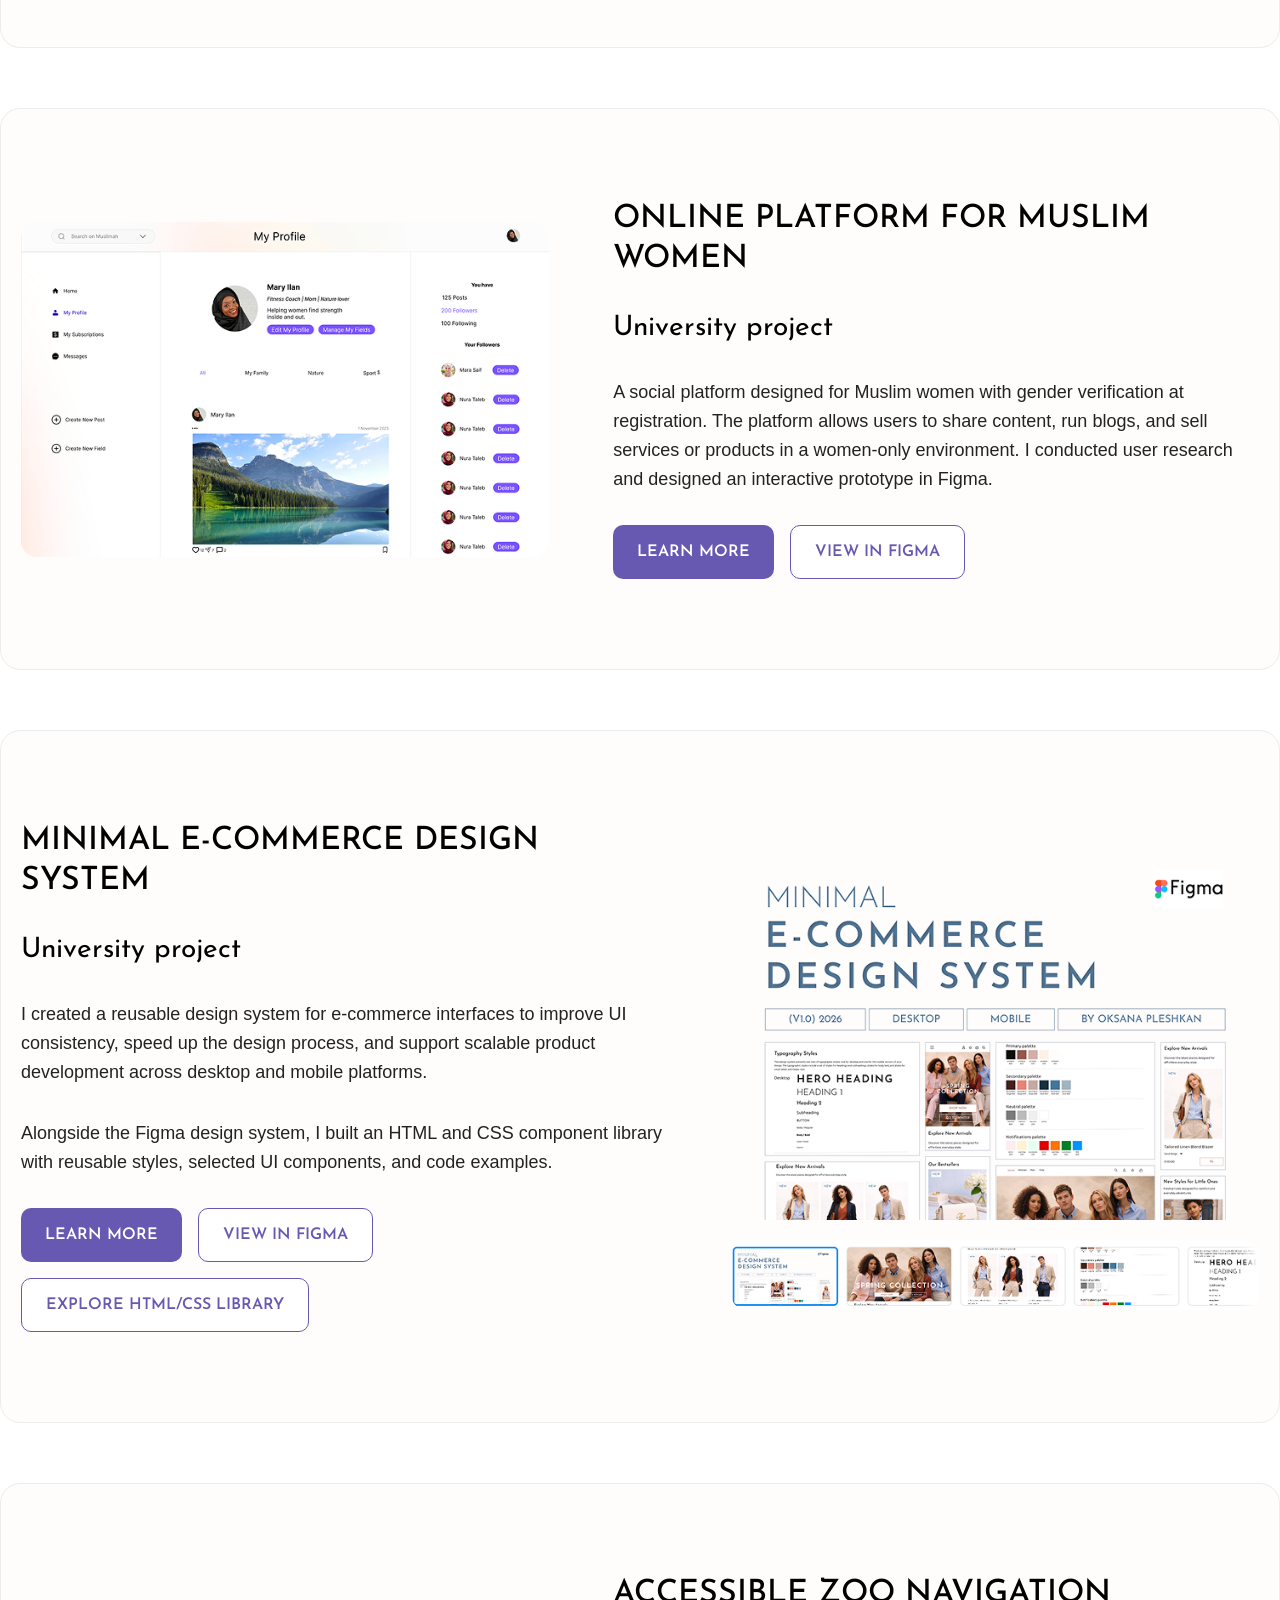
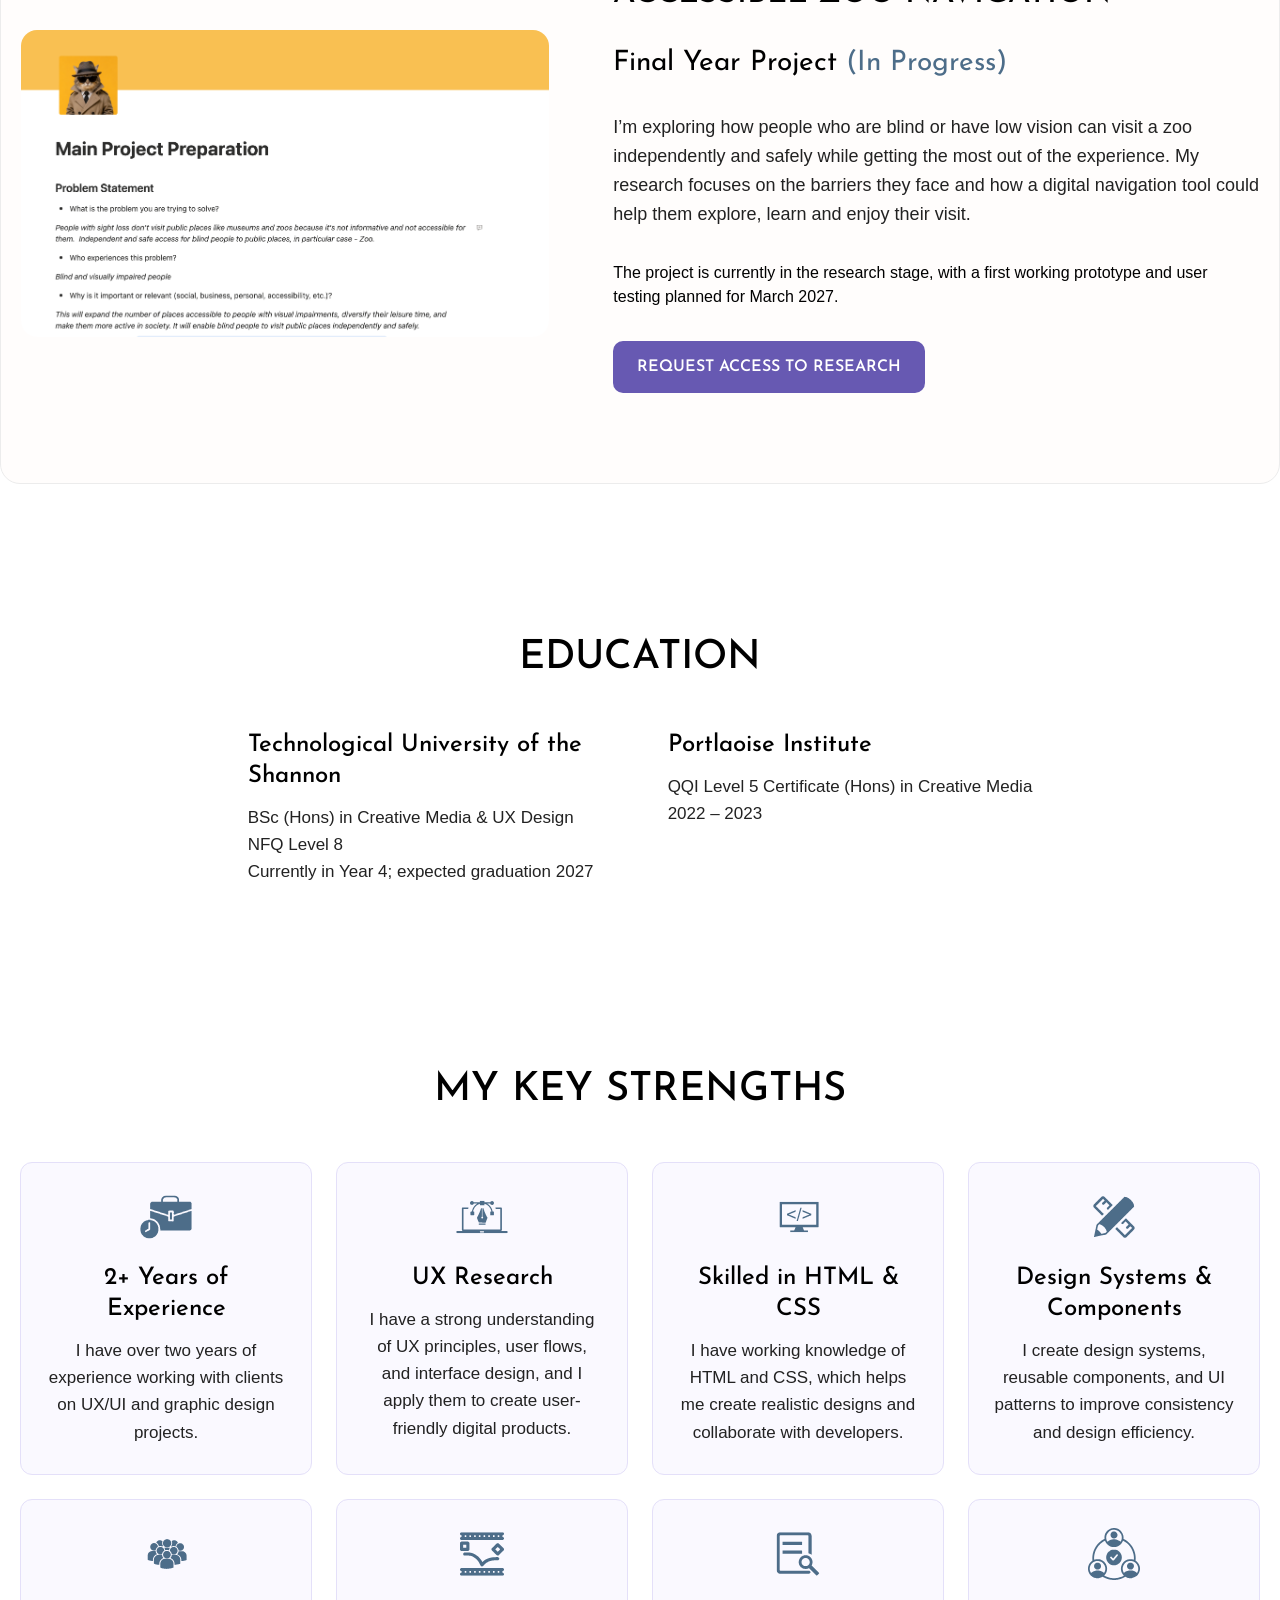
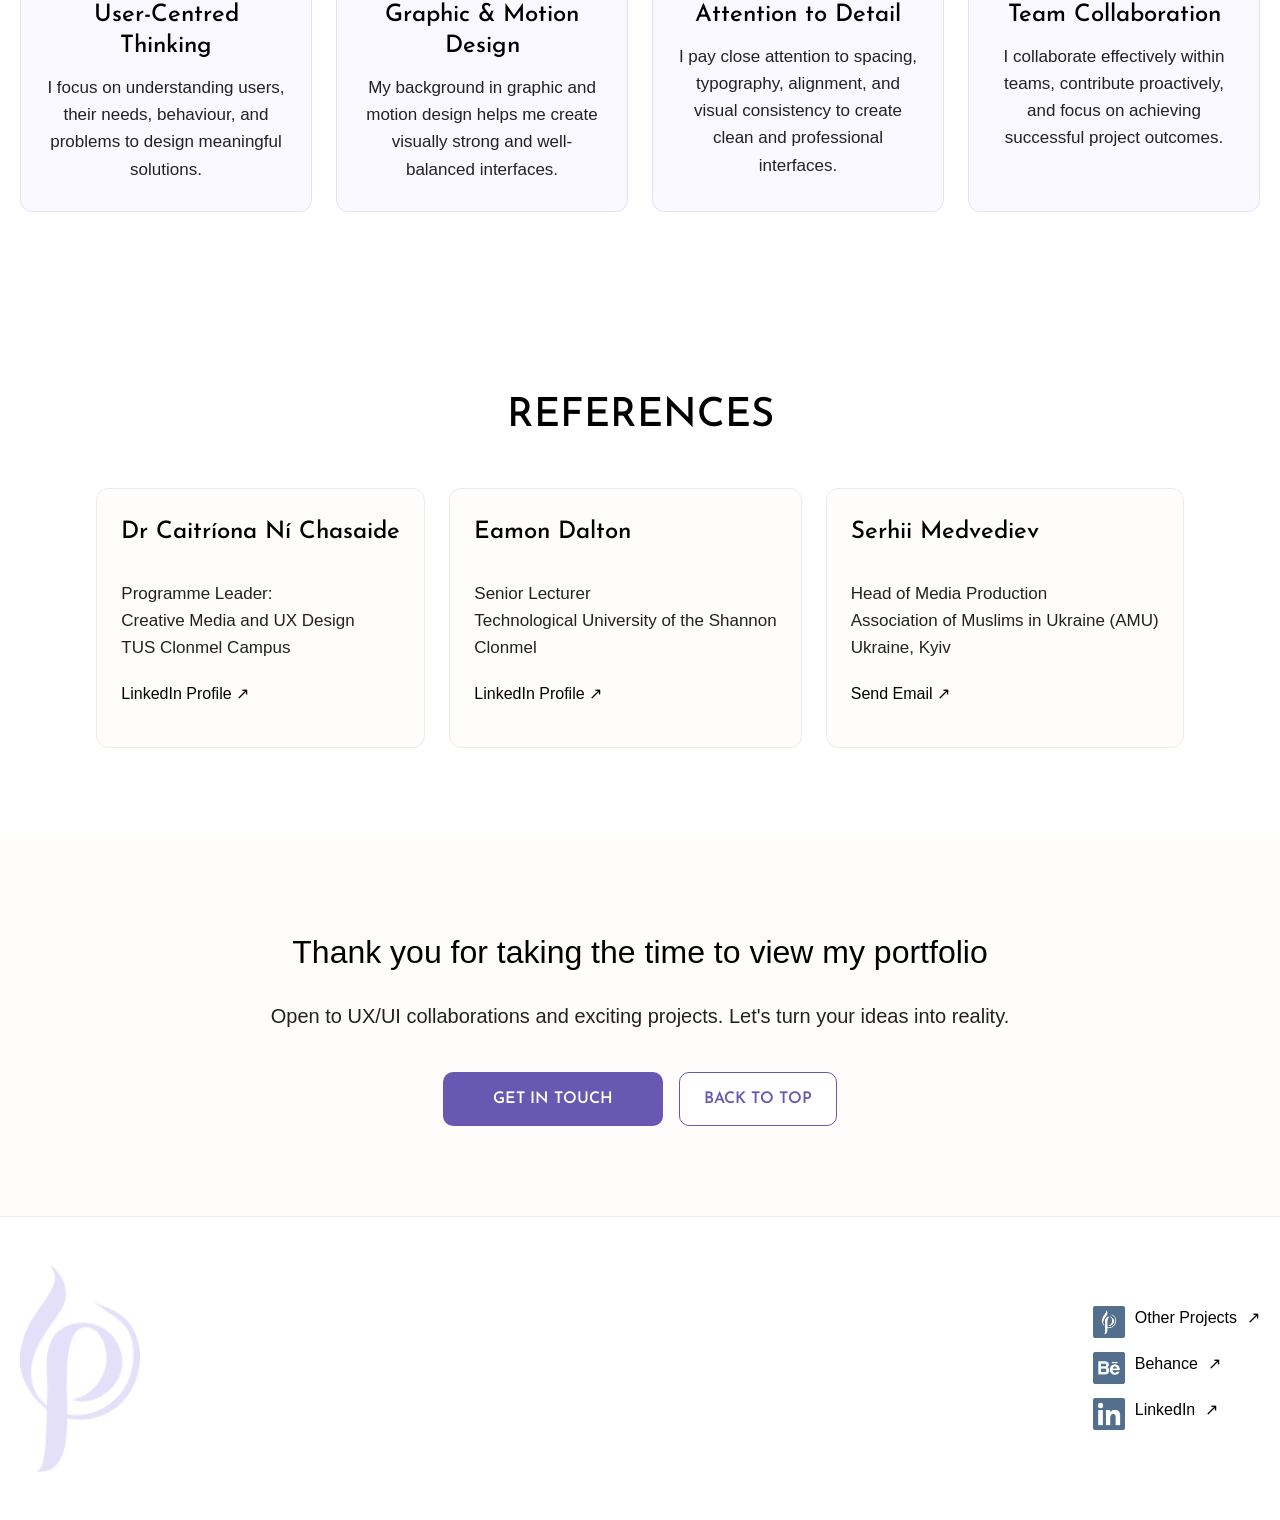
==== commit f4ba34ea: "edits" ====
--- a/index.html
+++ b/index.html
@@ -104,8 +104,8 @@
                 <div class="case-study__content">
                     <h3 class="case-study__title">Climate Finance App</h3>
                          <h2 class="case-study-subtitle">A work placement project developed for Trócaire</h2>
-                    <p class="case-study__text">Developed with and for Trócaire, an International Non-Governmental Organisation, this project turned an early idea into a working app for school workshops about climate finance.</p>
-                    <p class="case-study__text">I researched how climate finance and negotiations work, shaped the game mechanics and user flows, and designed and refined the experience through user testing and feedback.</p>
+                    <p class="case-study__text">Working with Trócaire, an International Non-Governmental Organisation, I developed an early educational idea into a working digital tool for facilitated school workshops. The aim was to help young people explore how real climate finance negotiations work.</p>
+                    <p>My work covered research, game mechanics, user flows, interface design, prototyping, testing and iteration.</p>
                     <!-- <div class="tag-list">
                         <div class="tag">Research &amp; Game Mechanics</div>
                         <div class="tag">User Testing</div>
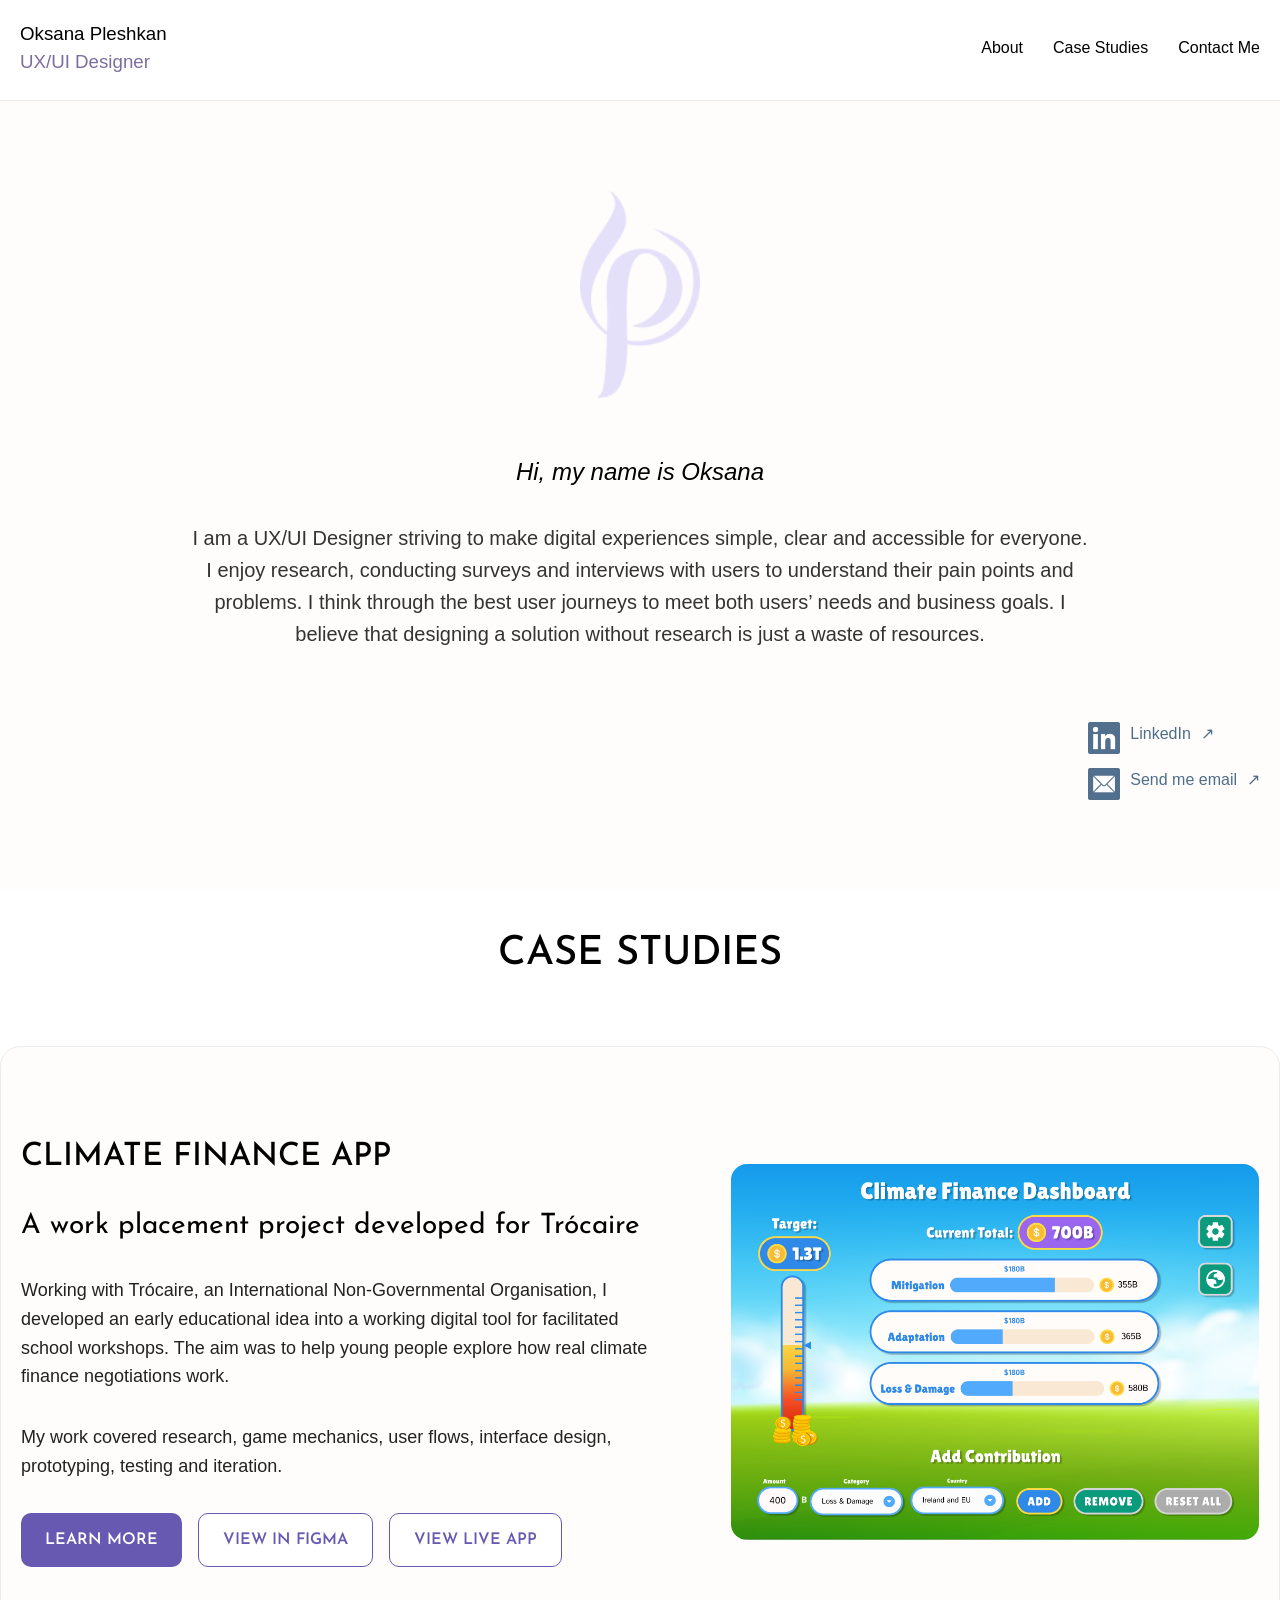
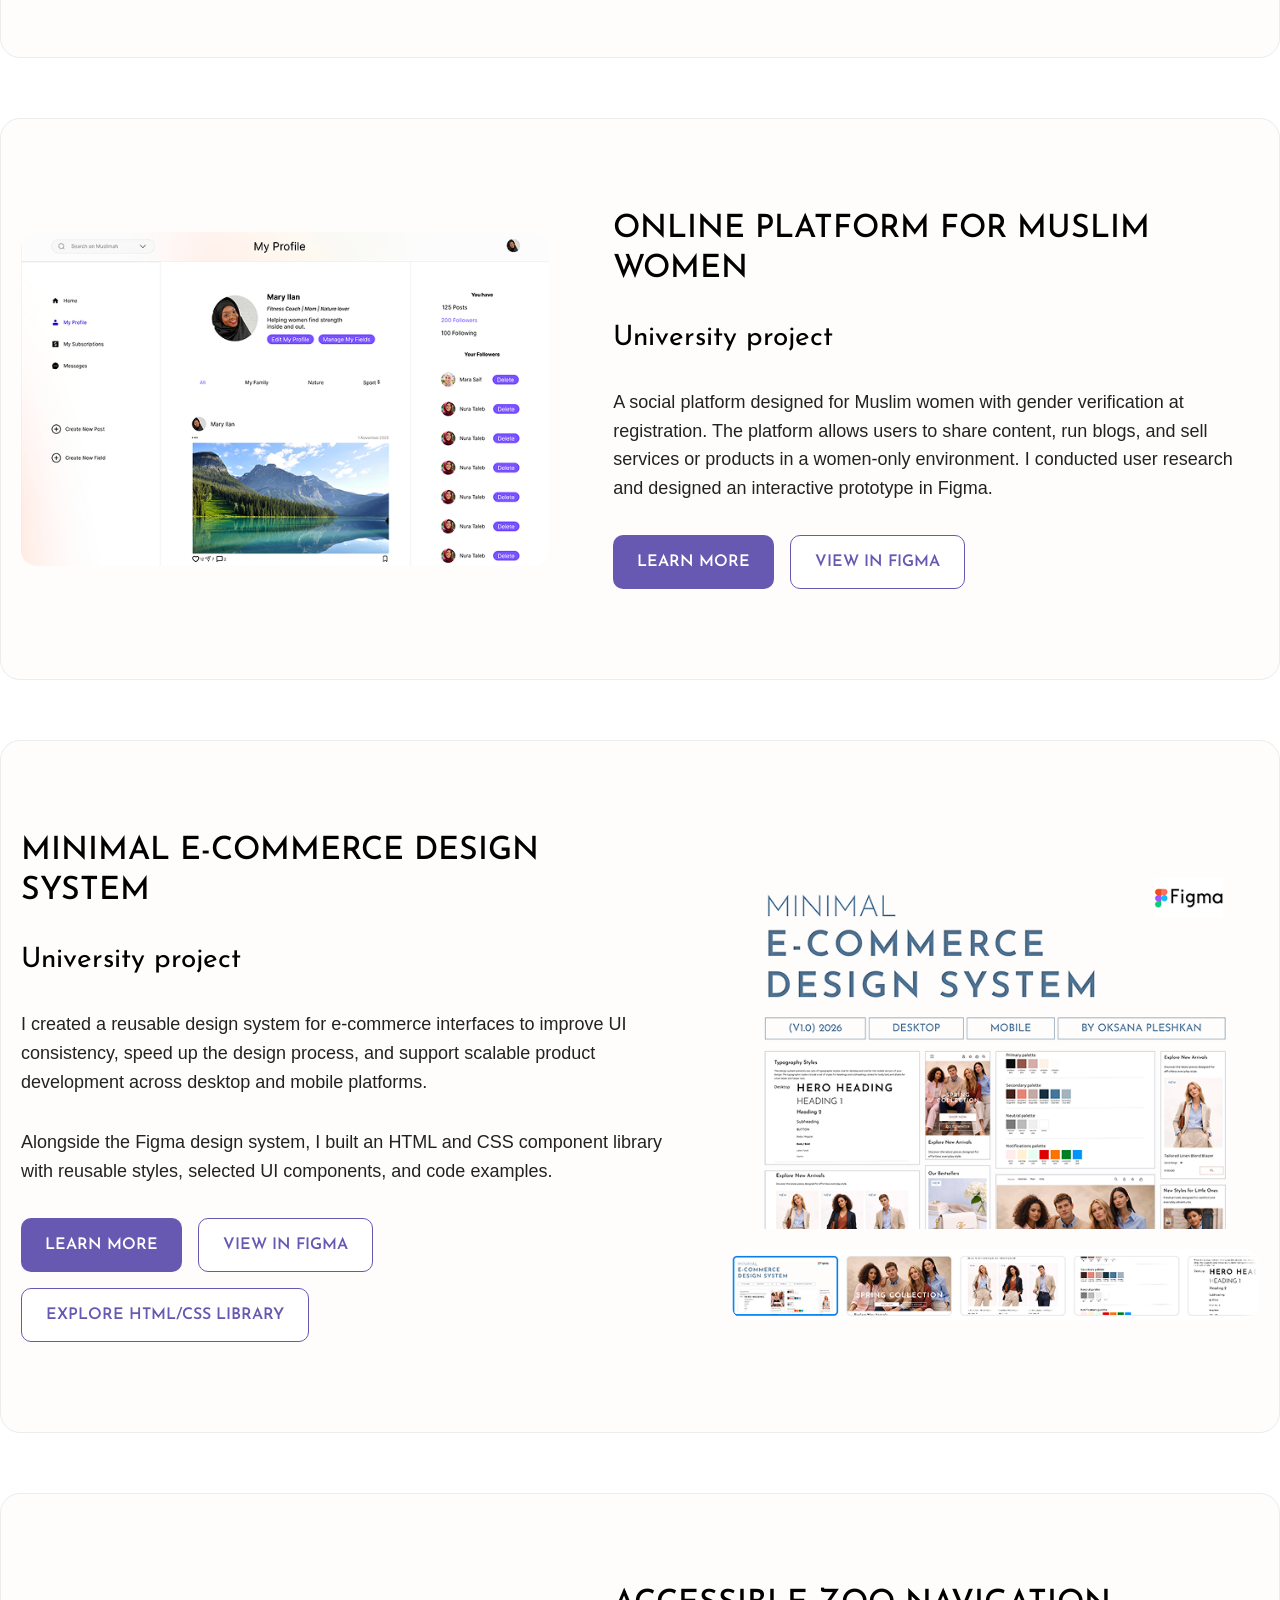
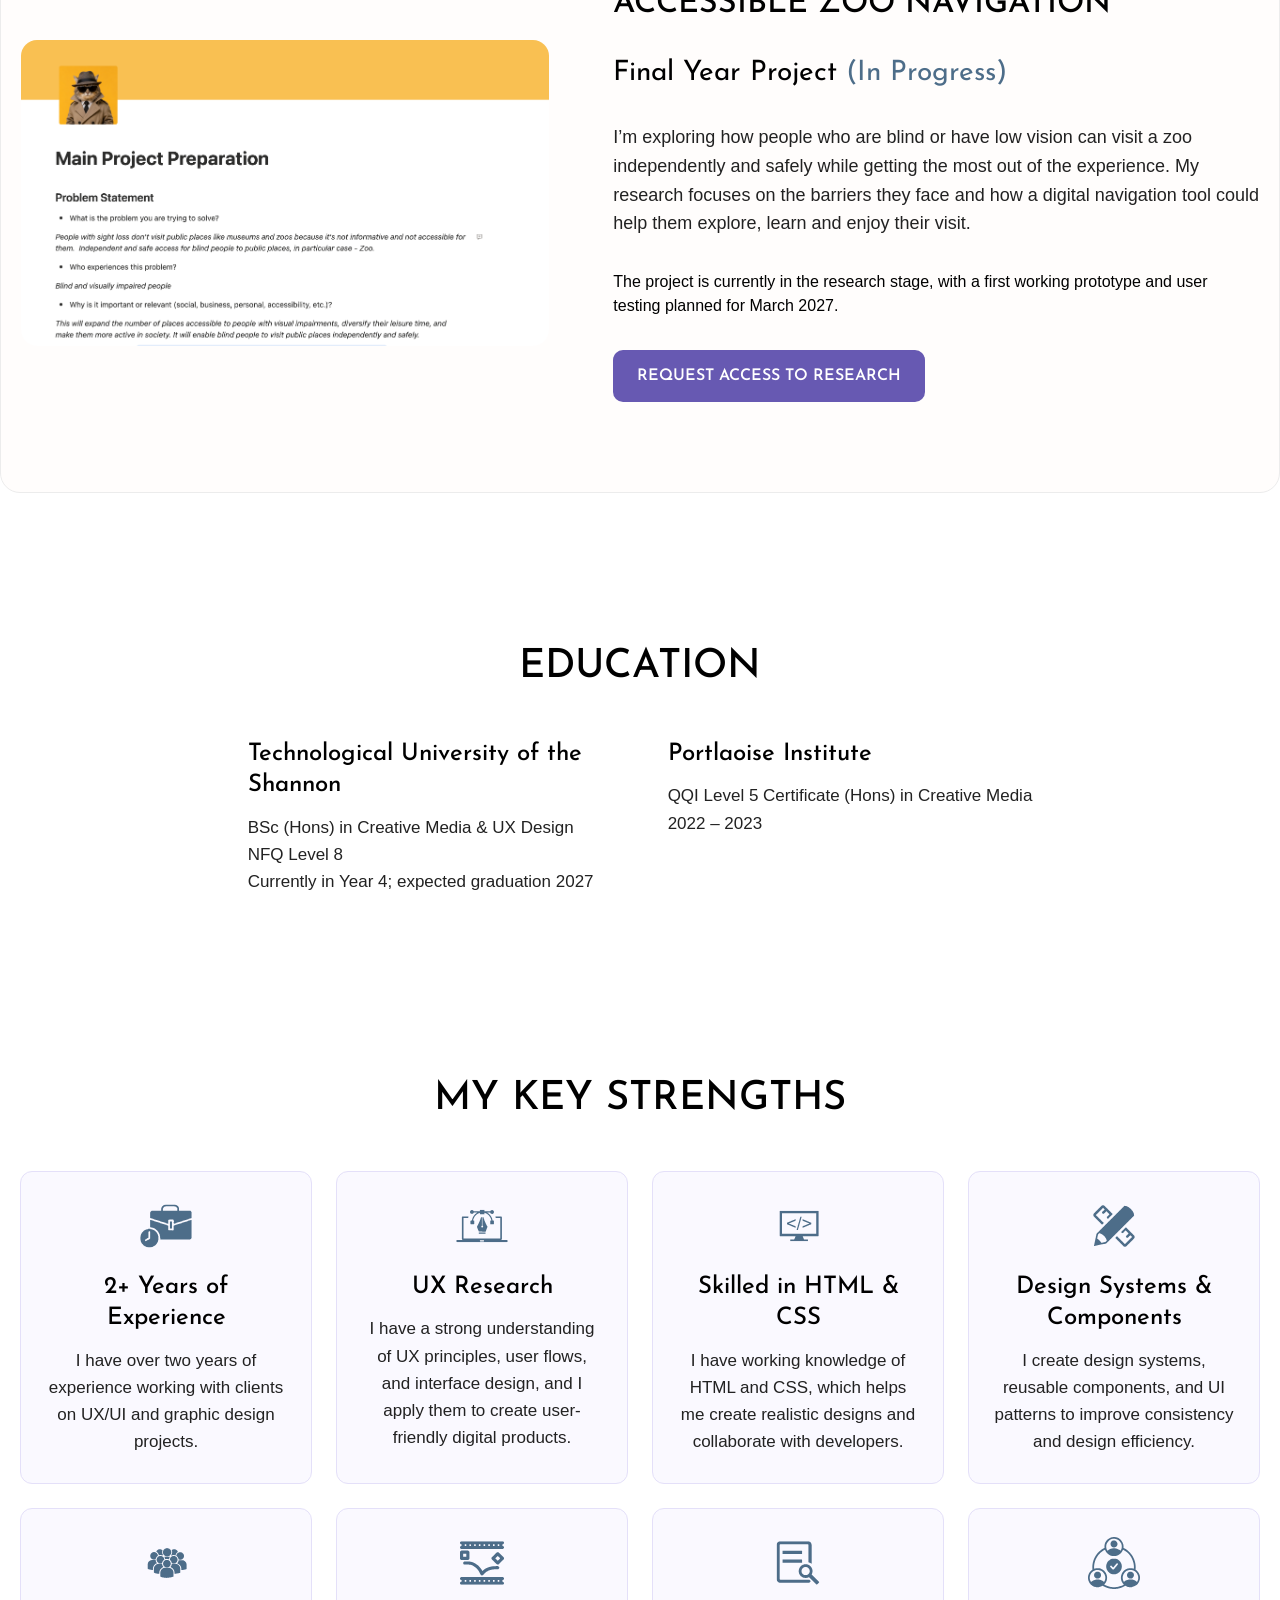
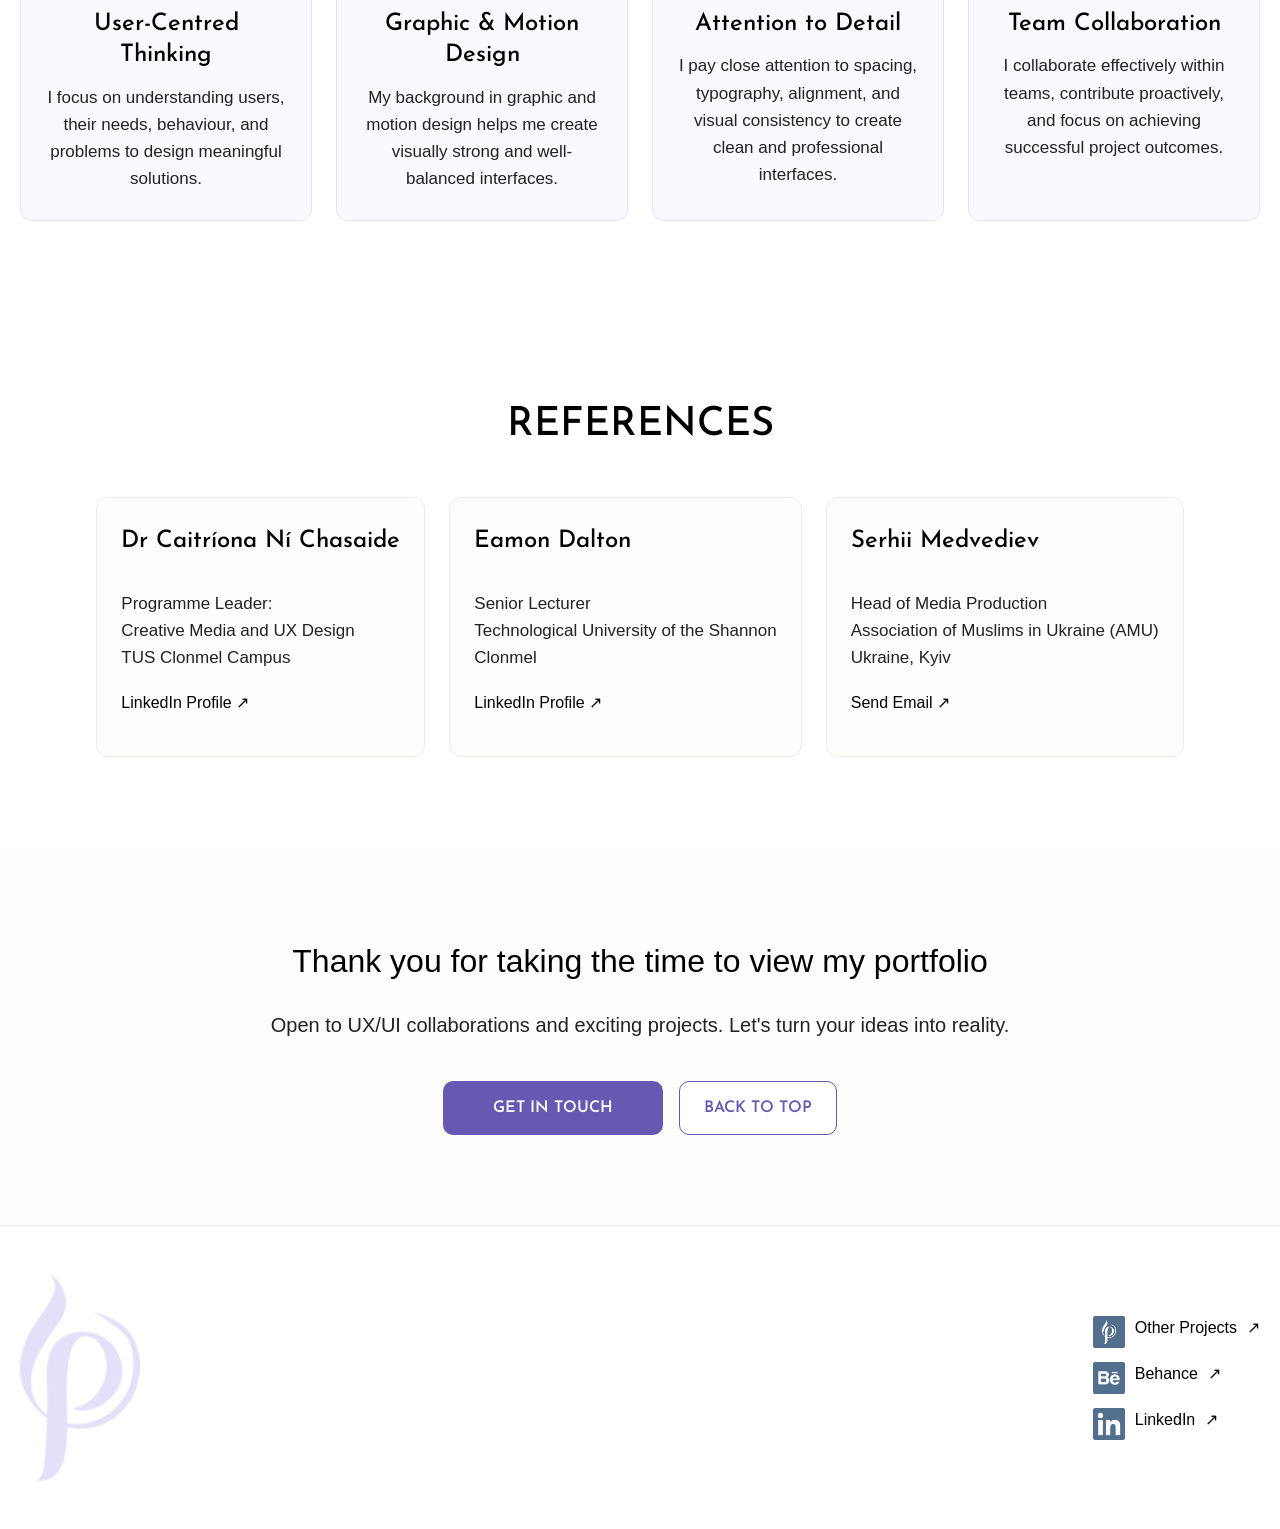
==== commit 01fdce26: "edits" ====
--- a/index.html
+++ b/index.html
@@ -23,7 +23,6 @@
     <meta name="twitter:description"
         content="UX/UI portfolio featuring case studies, design process and selected projects.">
     <meta name="twitter:image" content="https://oksana-pl.github.io/Portfolio_UX_Oksana/images/preview.png">
-    <link rel="stylesheet" href="climate-case.css">
     <link rel="stylesheet" href="styles.css" />
     <link rel="preconnect" href="https://fonts.googleapis.com">
     <link rel="preconnect" href="https://fonts.gstatic.com" crossorigin>
@@ -105,7 +104,7 @@
                     <h3 class="case-study__title">Climate Finance App</h3>
                          <h2 class="case-study-subtitle">A work placement project developed for Trócaire</h2>
                     <p class="case-study__text">Working with Trócaire, an International Non-Governmental Organisation, I developed an early educational idea into a working digital tool for facilitated school workshops. The aim was to help young people explore how real climate finance negotiations work.</p>
-                    <p>My work covered research, game mechanics, user flows, interface design, prototyping, testing and iteration.</p>
+                    <p class="case-study__text">My work covered research, game mechanics, user flows, interface design, prototyping, testing and iteration.</p>
                     <!-- <div class="tag-list">
                         <div class="tag">Research &amp; Game Mechanics</div>
                         <div class="tag">User Testing</div>
@@ -117,7 +116,7 @@
                     <a href="https://oksana-pl.github.io/climate-finance/" target="_blank" rel="noopener noreferrer" class="btn btn--secondary">View Live App</a>
                     </div>
                 </div>
-                <div class="case-study__media climate-preview">
+                <div class="case-study__media">
                     <img src="images/climate-dashboard.png" alt="Climate Finance dashboard designed with and for Trócaire" class="case-study__image" loading="lazy" decoding="async">
                     
                 </div>
--- a/styles.css
+++ b/styles.css
@@ -539,6 +539,33 @@
    Case Study Page
 ========================= */
 
+.case-figure {
+  width: 100%;
+  margin: 0;
+}
+
+.case-hero video {
+  display: block;
+  width: 100%;
+  max-width: 1200px;
+  height: auto;
+}
+
+.case-page .btn {
+  text-align: center;
+}
+
+.case-page a:focus-visible,
+.case-page [tabindex]:focus-visible {
+  outline: 3px solid #372775;
+  outline-offset: 5px;
+}
+
+.card--compact {
+  min-height: 0;
+  align-self: stretch;
+}
+
 .case-page {
   background: #fff;
 }
@@ -603,6 +630,15 @@
   font-size: 20px;
   line-height: 1.6;
   color: #333;
+}
+
+.case-section-subtitle--narrow {
+  max-width: 800px;
+}
+
+.case-text.case-text--summary {
+  max-width: 980px;
+  margin: 40px auto 0;
 }
 
 .case-split {
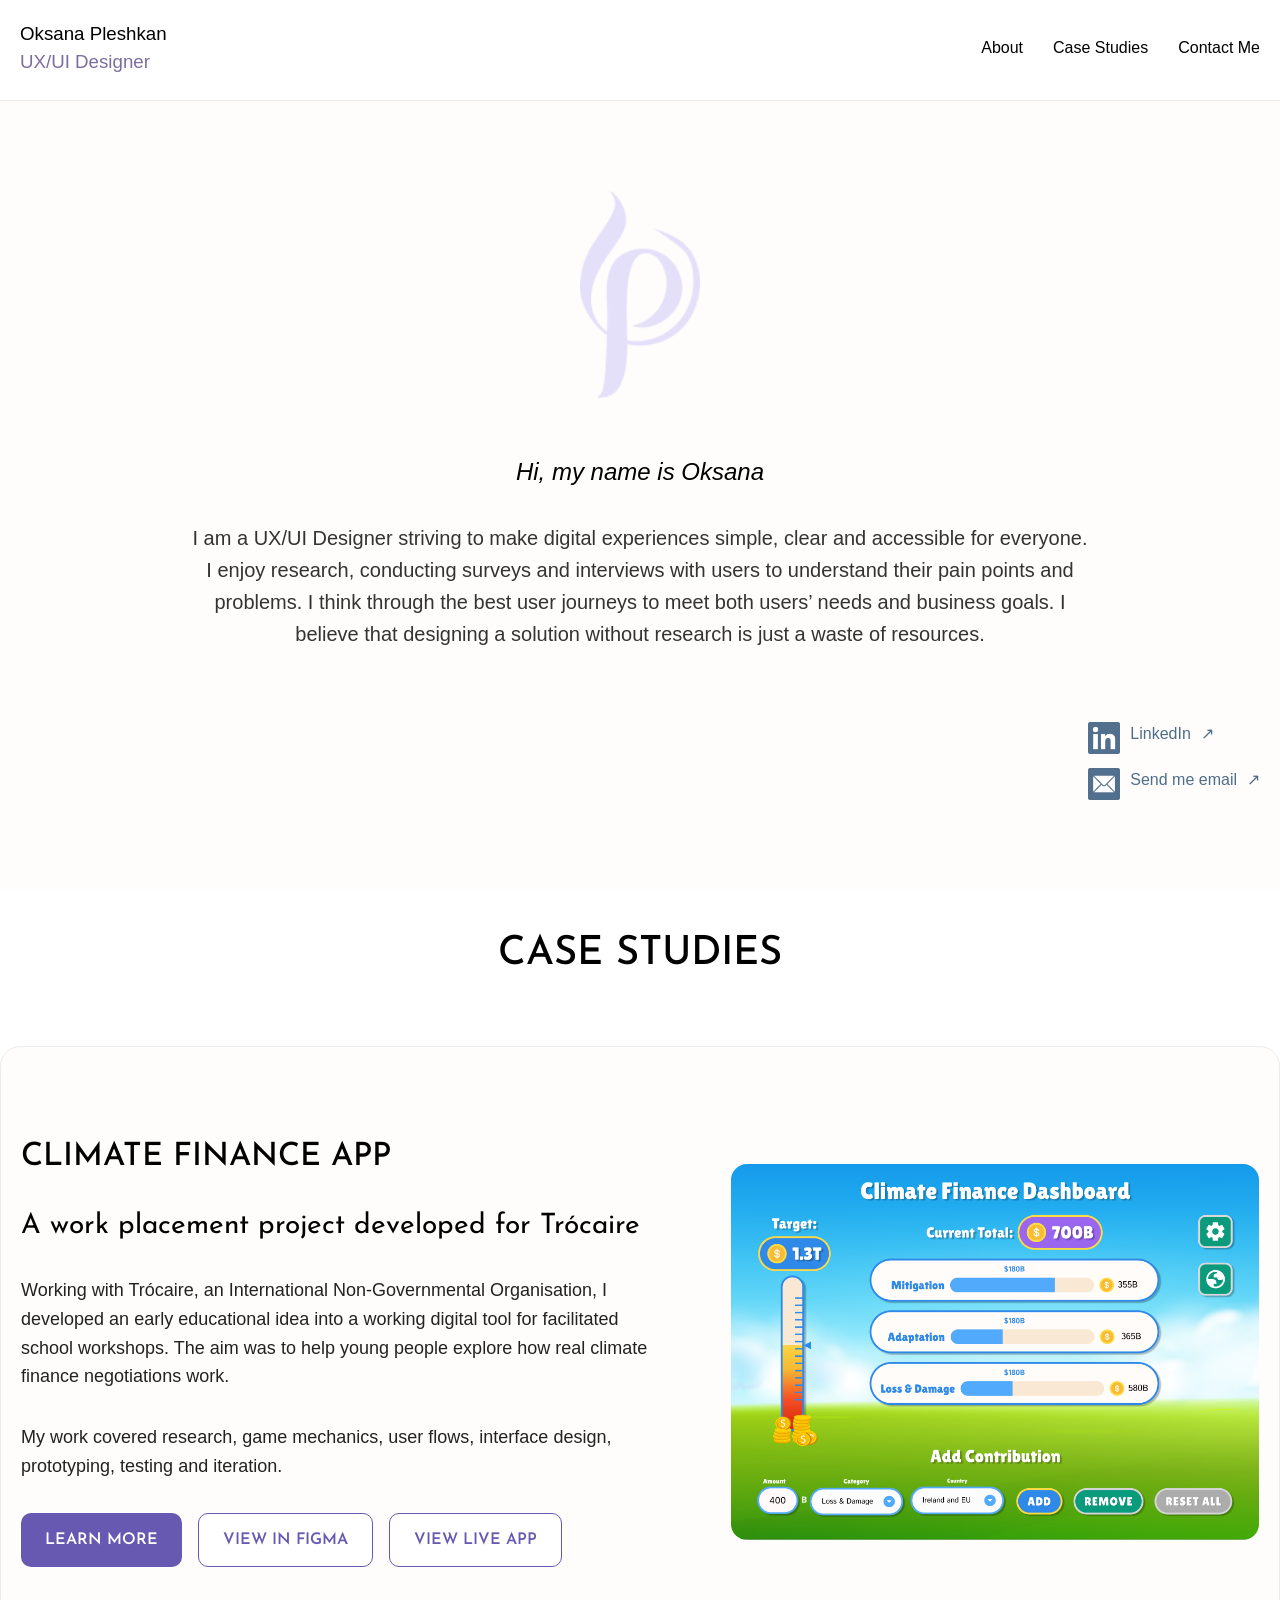
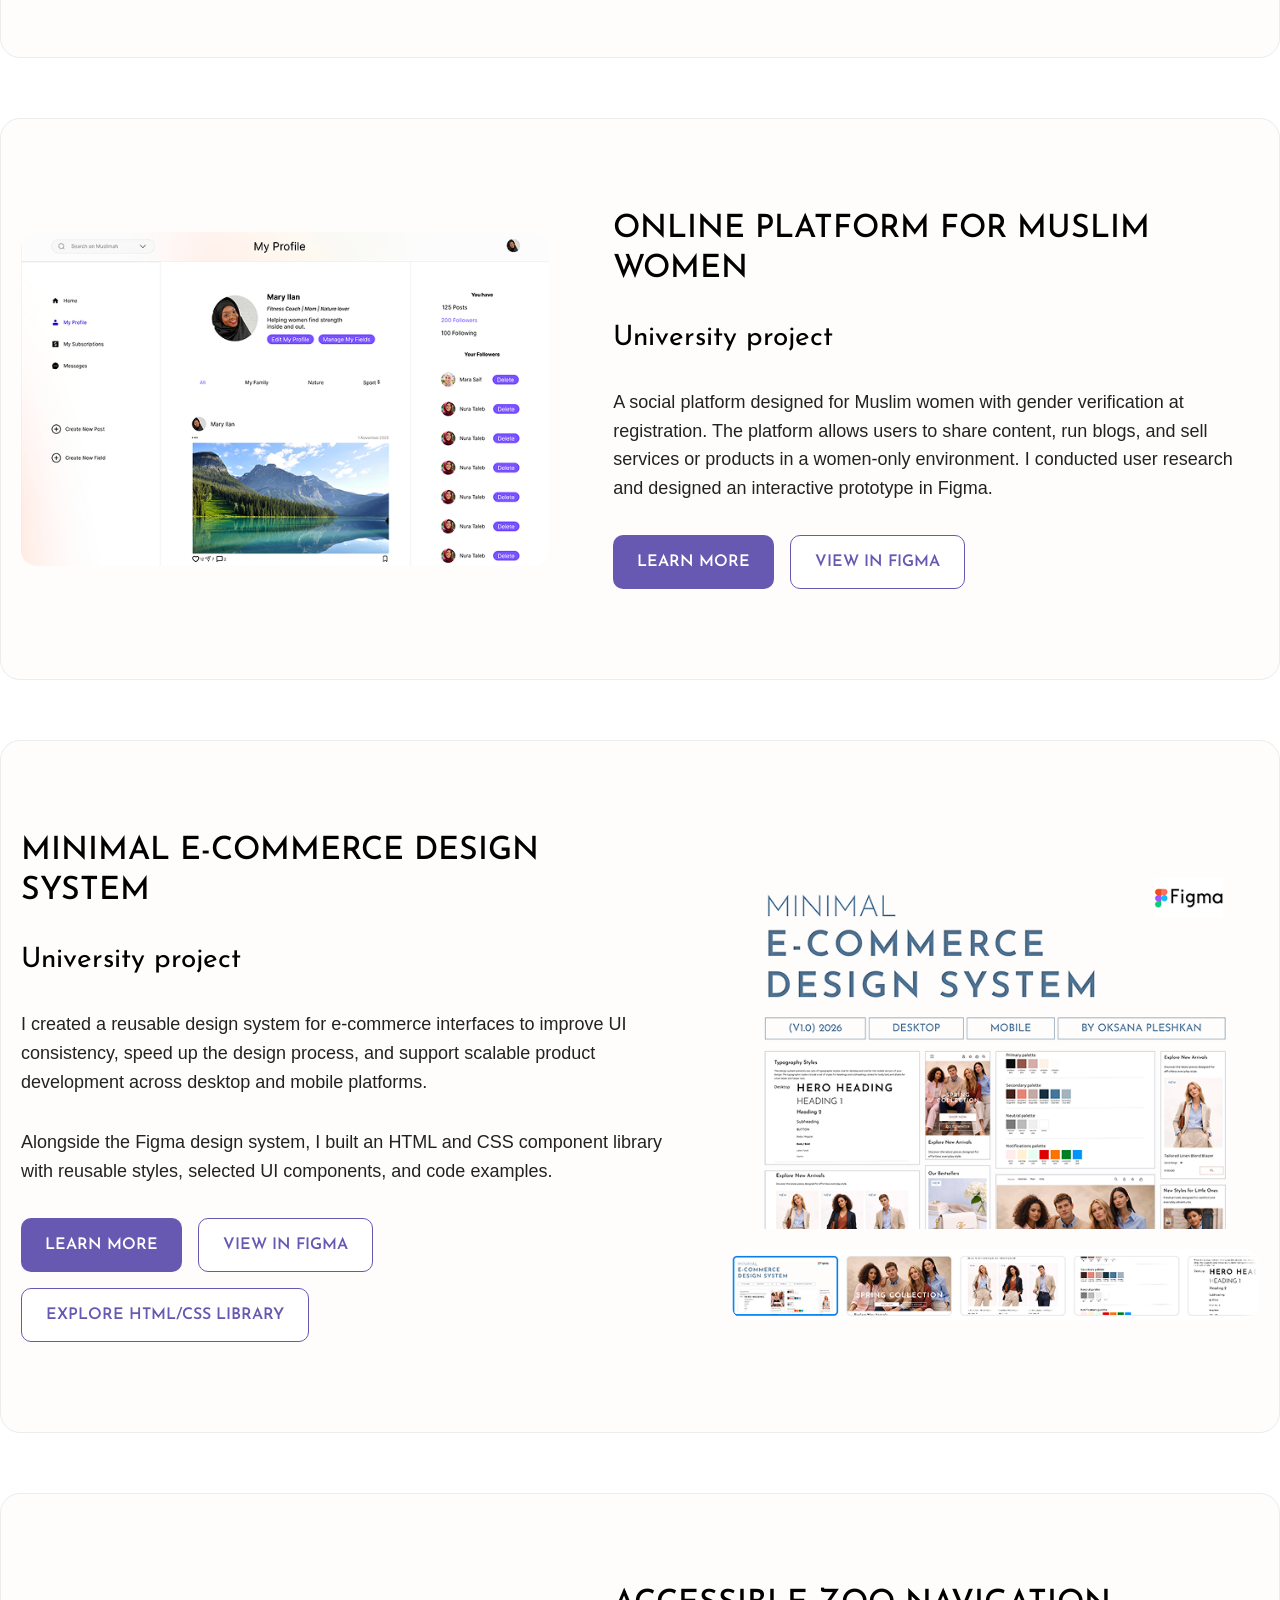
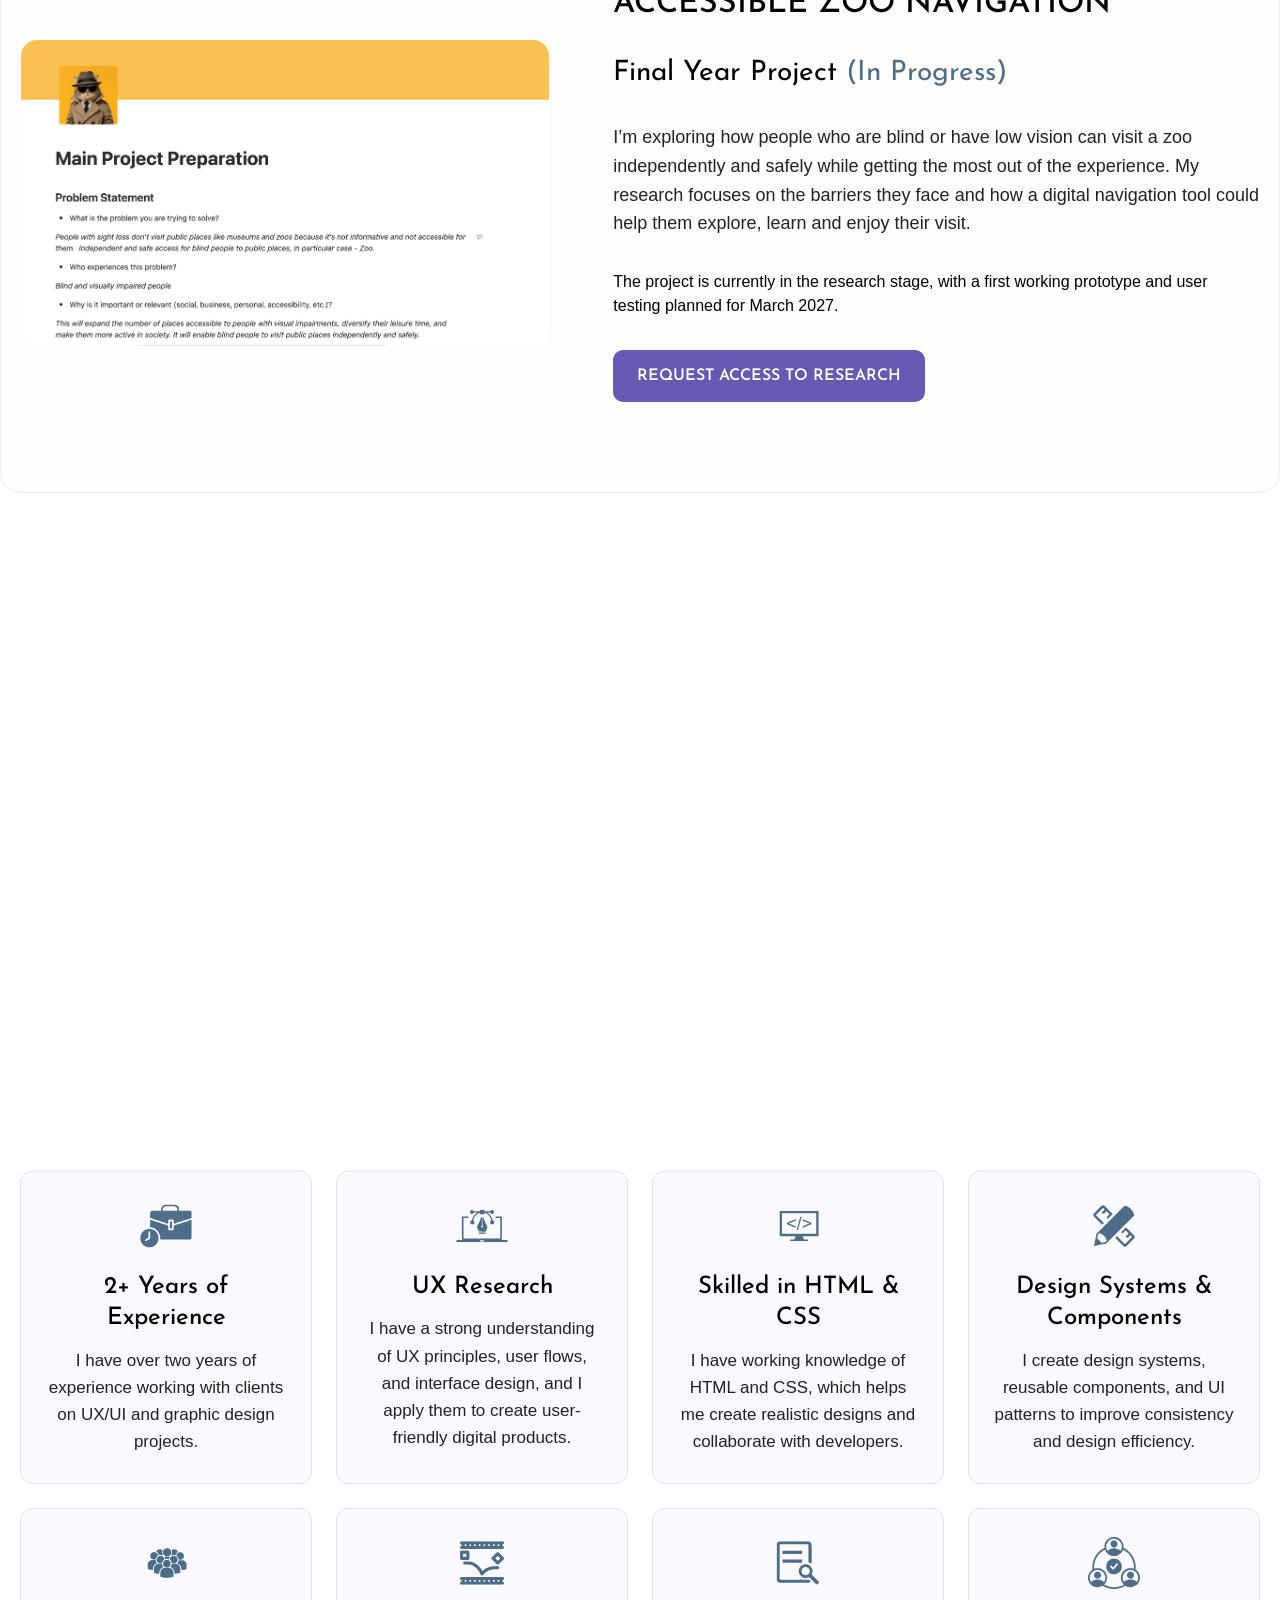
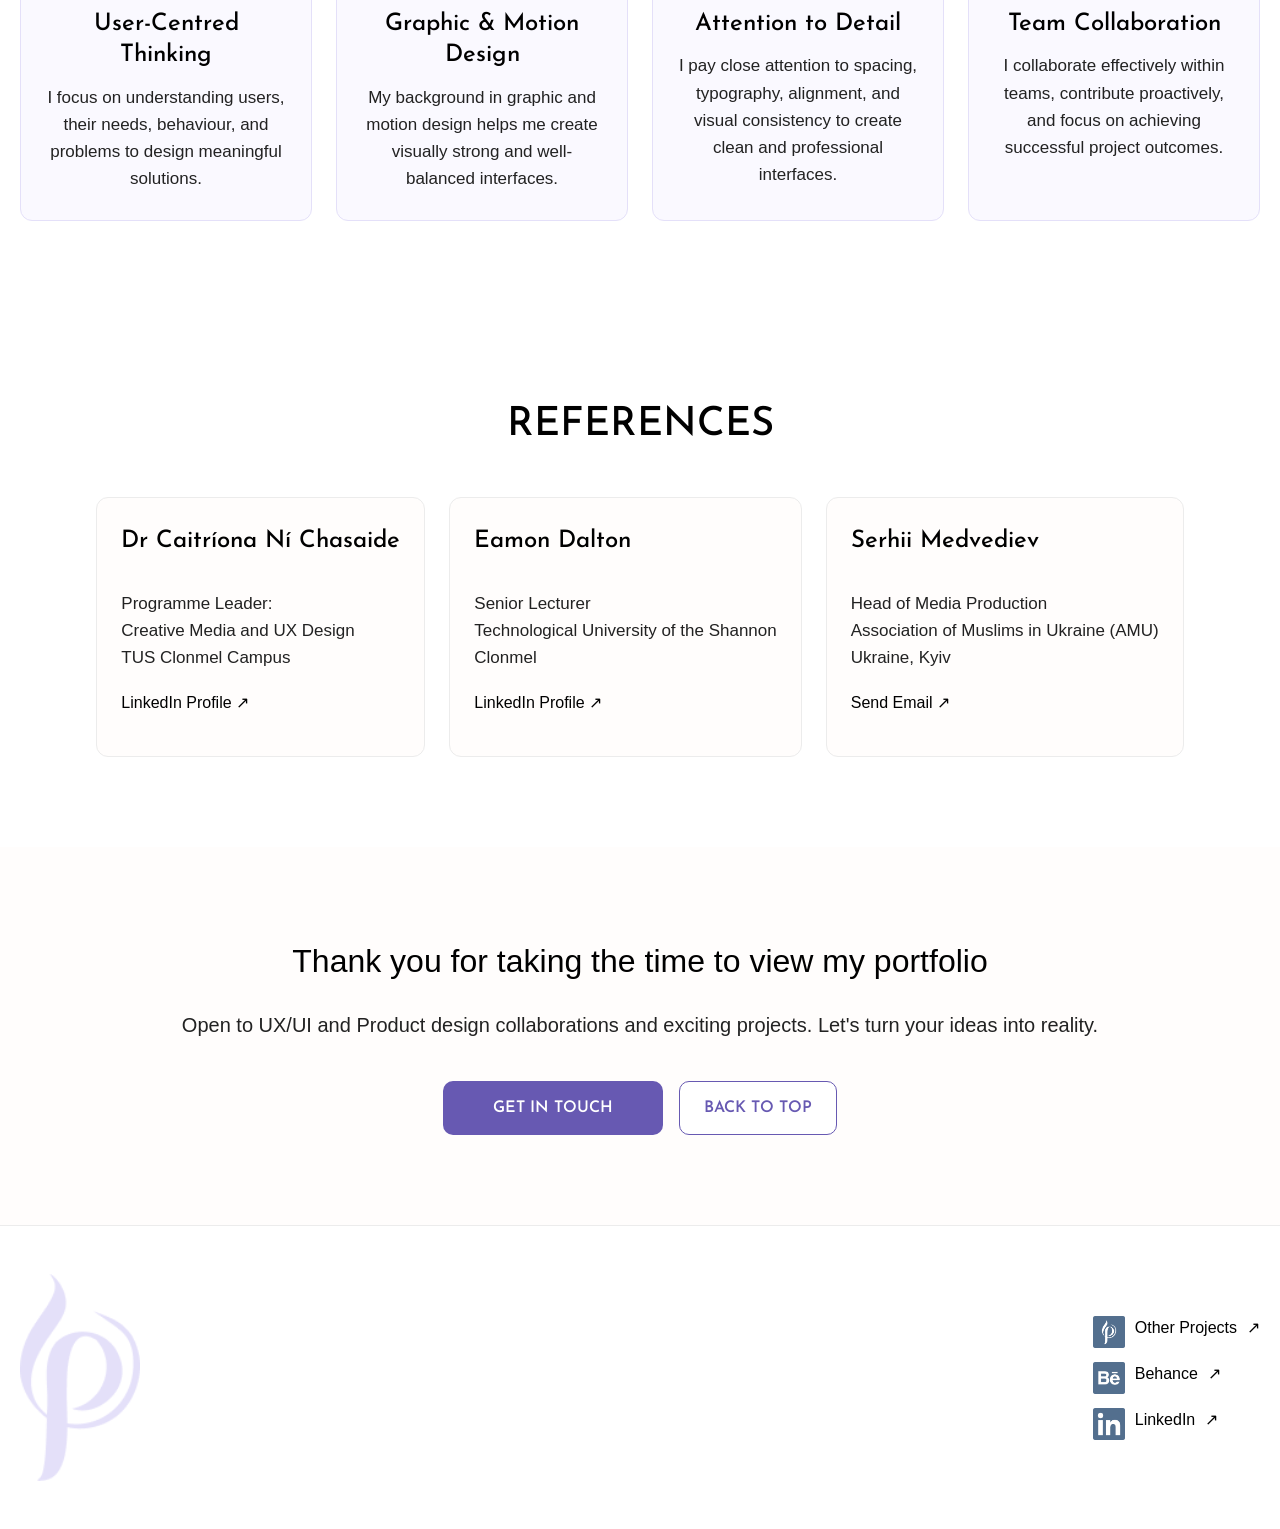
==== commit c3f83685: "Update index.html" ====
--- a/index.html
+++ b/index.html
@@ -270,7 +270,7 @@
                 <div class="cards-grid cards-grid--4">
                     <article class="card">
                         <div class="card__icon-wrapper">
-                            <img src="icons/exsp.svg" alt="expirience icon" class="card__icon">
+                            <img src="icons/exsp.svg" alt="experience icon" class="card__icon">
                         </div>
 
                         <h3 class="card__title">2+ Years of Experience</h3>
@@ -446,7 +446,7 @@
                     <h2 class="cta-title">Thank you for taking the time to view my portfolio</h2>
 
                     <p class="cta-text">
-                        Open to UX/UI collaborations and exciting projects. Let's turn your ideas into reality.
+                        Open to UX/UI and Product design collaborations and exciting projects. Let's turn your ideas into reality.
                     </p>
                 </div>
                 <div class="button-group">
@@ -465,7 +465,7 @@
             <img src="images/logo.png" alt="Oksana Pleshkan logo" class="hero-logo">
             <div class="footer-links">
                 <a href="https://oksana-pl.github.io/Portfolio_Oksana/" target="_blank" class="contacts__icon_wrapper">
-                    <img src="images/porfolio.png" alt="my portfolioicon" class="contacts__icon">
+                    <img src="images/porfolio.png" alt="my portfolio icon" class="contacts__icon">
                     Other Projects <span class="arrow">↗</span>
                 </a>
                 <a href="https://www.behance.net/oksanapleshkan" target="_blank" class="contacts__icon_wrapper">
--- a/styles.css
+++ b/styles.css
@@ -72,15 +72,6 @@
   text-align: center;
   margin-bottom: 48px;
   text-transform: uppercase;
-}
-
-.section-subtitle {
-  max-width: 900px;
-  margin: -12px auto 48px;
-  text-align: center;
-  font-size: 20px;
-  line-height: 1.6;
-  color: #333;
 }
 
 /* =========================
@@ -136,9 +127,7 @@
 .header-content a:hover::after {
   width: 100%;
 }
-
-.header-content a.active,
-.header-content a.nav-link--active {
+.header-content a.active {
   color: #9747ff;
 }
 
@@ -146,7 +135,6 @@
   color: #7c6e9f; 
   font-weight:300;
 }
-
 
 /* =========================
    Shared Logo
@@ -162,12 +150,6 @@
 .hero .hero-logo {
   animation: logoFloat 4s ease-in-out infinite;
 }
-.hero-image {
-  display: block;
-  width: 300px;
-  height: auto;
-  object-fit: contain;
-}
 
 @keyframes logoFloat {
   0% {
@@ -246,7 +228,6 @@
   display: flex;
   gap: 10px;
 }
-
 
 /* =========================
    Home Case Studies
@@ -305,20 +286,15 @@
 .case-study__image--small {
   max-width: 100%;
 }
-
 /* =========================
    Tags
 ========================= */
-
-.tag-list,
 .case-tags,
 .case-tools {
   display: flex;
   flex-wrap: wrap;
   gap: 16px;
 }
-
-.tag,
 .case-tag {
   display: inline-flex;
   align-items: center;
@@ -460,11 +436,6 @@
   color: #222;
 }
 
-.reference-card__link {
-  margin-top: auto;
-  font-size: 16px;
-}
-
 .education {
   display: flex;
   gap: 20px;
@@ -561,11 +532,6 @@
   outline-offset: 5px;
 }
 
-.card--compact {
-  min-height: 0;
-  align-self: stretch;
-}
-
 .case-page {
   background: #fff;
 }
@@ -576,7 +542,6 @@
   align-items: center;
   gap: 48px;
 }
-
 
 .case-hero__scroll {
     width: 100%;
@@ -632,15 +597,6 @@
   color: #333;
 }
 
-.case-section-subtitle--narrow {
-  max-width: 800px;
-}
-
-.case-text.case-text--summary {
-  max-width: 980px;
-  margin: 40px auto 0;
-}
-
 .case-split {
   display: grid;
   grid-template-columns: 1.1fr 0.9fr;
@@ -750,6 +706,10 @@
   font-size: 18px;
   line-height: 1.7;
   color: #333;
+}
+
+.case-project-links {
+  padding-bottom: 90px;
 }
 
 .case-actions {
@@ -826,101 +786,7 @@
     margin-bottom: 24px;
     position: relative;
   }
-  
-  /* Foundations icon */
-  .ds-card__icon--foundations::before,
-  .ds-card__icon--foundations::after {
-    content: "";
-    position: absolute;
-    background: #4d6d89;
-    border-radius: 4px;
-  }
-  
-  .ds-card__icon--foundations::before {
-    width: 84px;
-    height: 18px;
-    top: 8px;
-    left: 0;
-  }
-  
-  .ds-card__icon--foundations::after {
-    width: 18px;
-    height: 56px;
-    left: 33px;
-    bottom: 0;
-  }
-  
-  /* Components icon */
-  .ds-card__icon--components {
-    display: grid;
-    grid-template-columns: repeat(2, 1fr);
-    gap: 10px;
-  }
-  
-  .ds-card__icon--components::before,
-  .ds-card__icon--components::after {
-    content: "";
-  }
-  
-  .ds-card__icon--components > span {
-    display: none;
-  }
-  
-  .ds-card__icon--components {
-    background:
-      linear-gradient(#4d6d89 0 0) top left / 37px 37px no-repeat,
-      linear-gradient(#4d6d89 0 0) top right / 37px 37px no-repeat,
-      linear-gradient(#4d6d89 0 0) bottom left / 37px 37px no-repeat,
-      linear-gradient(#4d6d89 0 0) bottom right / 37px 37px no-repeat;
-  }
-  
-  /* Documentation icon */
-  .ds-card__icon--docs::before,
-  .ds-card__icon--docs::after {
-    content: "";
-    position: absolute;
-    background: #4d6d89;
-    border-radius: 4px;
-  }
-  
-  .ds-card__icon--docs::before {
-    width: 30px;
-    height: 68px;
-    left: 8px;
-    bottom: 0;
-  }
-  
-  .ds-card__icon--docs::after {
-    width: 42px;
-    height: 84px;
-    right: 8px;
-    bottom: 0;
-  }
-  
-  /* Playground icon */
-  .ds-card__icon--playground::before,
-  .ds-card__icon--playground::after {
-    content: "";
-    position: absolute;
-    background: #4d6d89;
-    border-radius: 50%;
-  }
-  
-  .ds-card__icon--playground::before {
-    width: 32px;
-    height: 32px;
-    top: 0;
-    left: 26px;
-  }
-  
-  .ds-card__icon--playground::after {
-    width: 60px;
-    height: 60px;
-    bottom: 0;
-    left: 12px;
-  }
-  
-  .result-card {
+.result-card {
     width: 100%;
     min-height: 260px;
     display: flex;
@@ -1018,6 +884,10 @@
 }
 
 @media (max-width: 768px) {
+  .case-project-links {
+    padding-bottom: 62px;
+  }
+
   .section {
     padding: 62px 0;
   }
@@ -1054,7 +924,6 @@
     font-size: 32px;
   }
 
-  .section-subtitle,
   .case-section-subtitle,
   .case-summary-text,
   .case-text p,
@@ -1072,13 +941,11 @@
     font-size: 18px;
   }
 
-  .tag,
   .case-tag {
     font-size: 14px;
     padding: 12px 16px;
   }
 
-  .tag-list,
   .button-group {
     gap: 12px;
   }
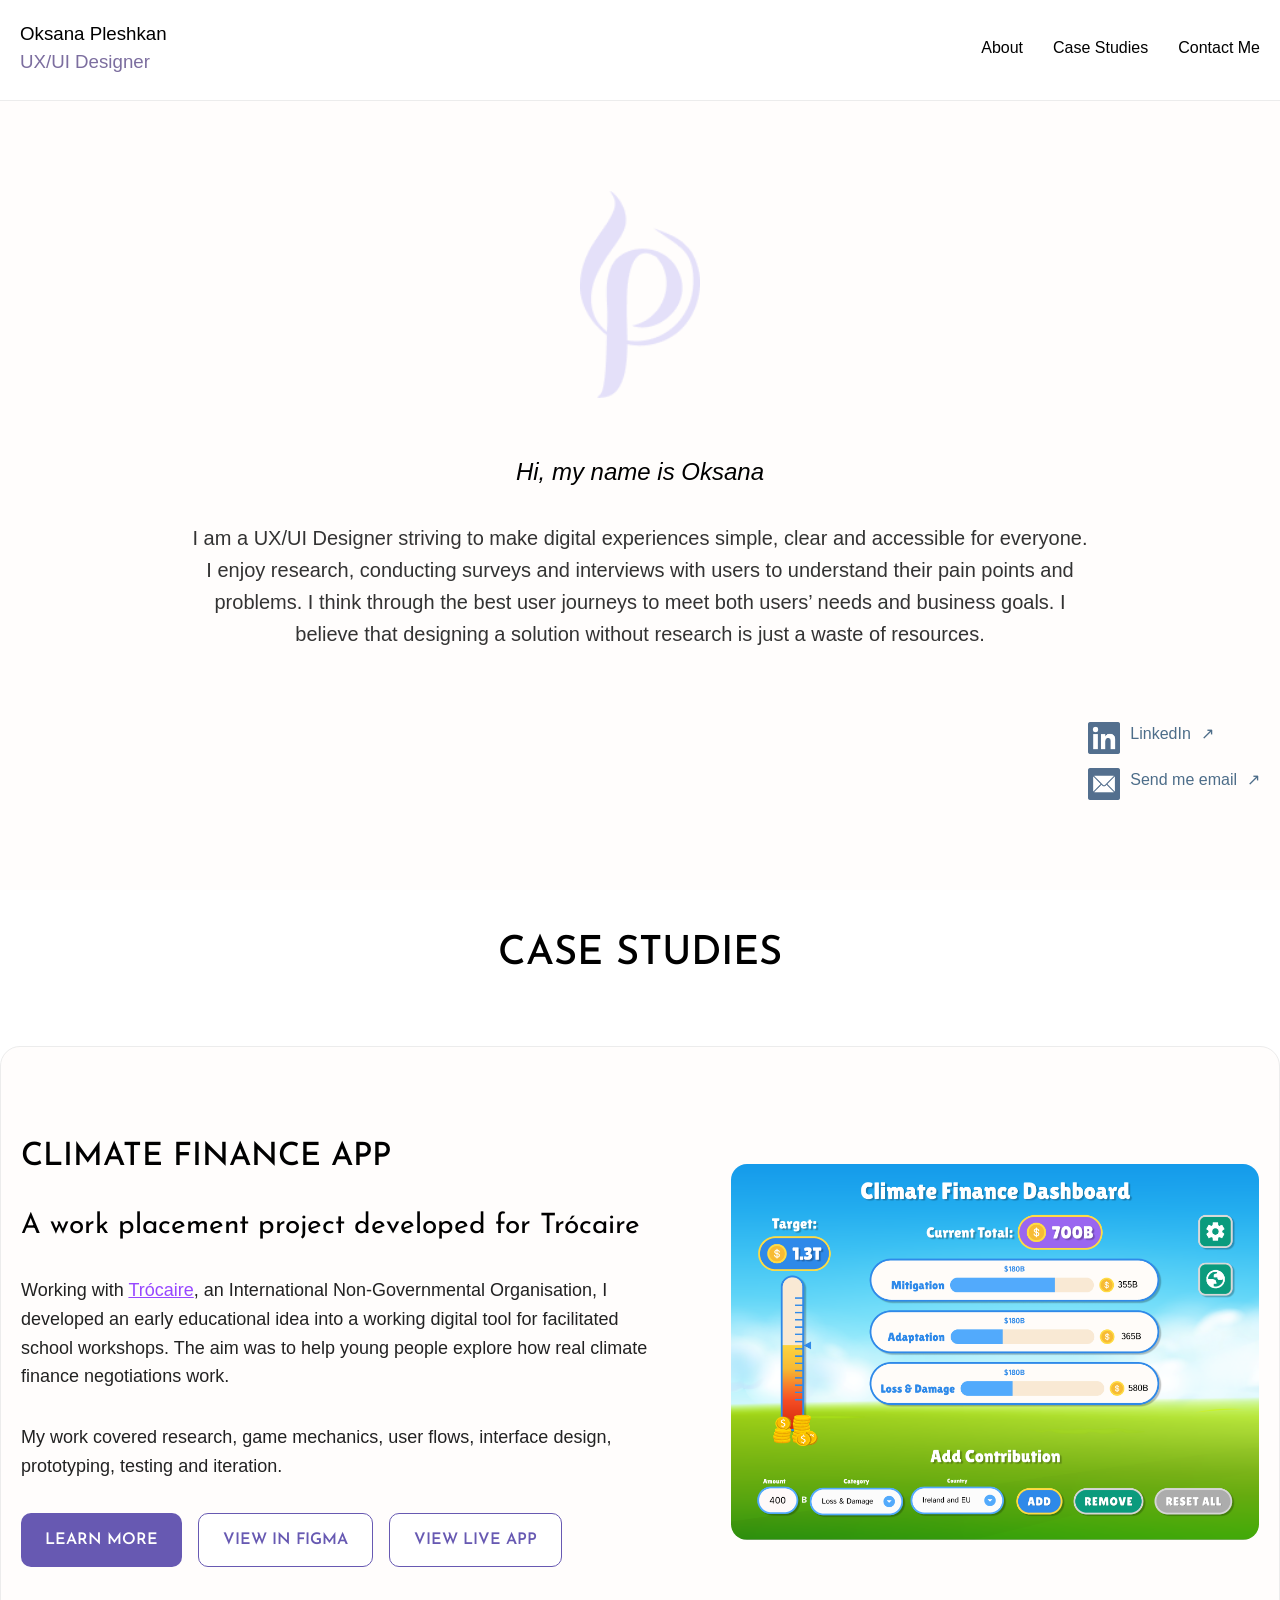
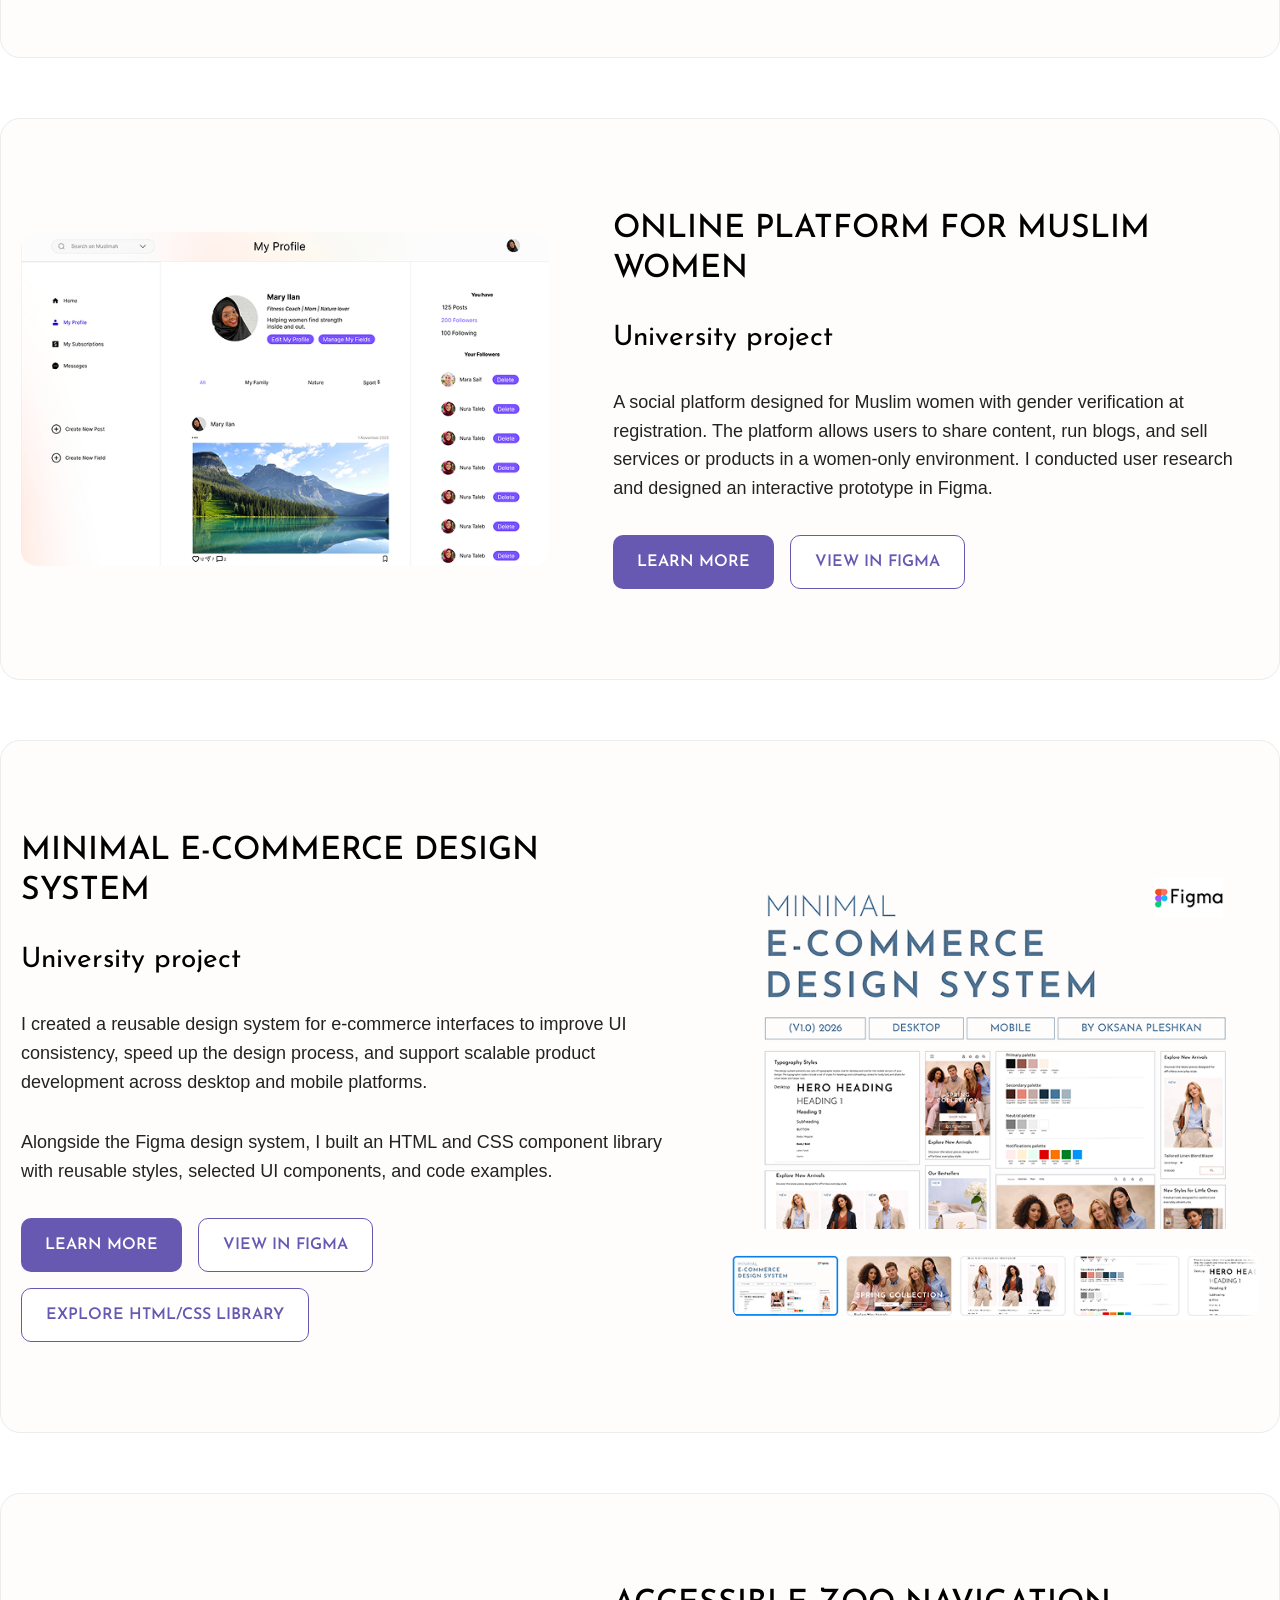
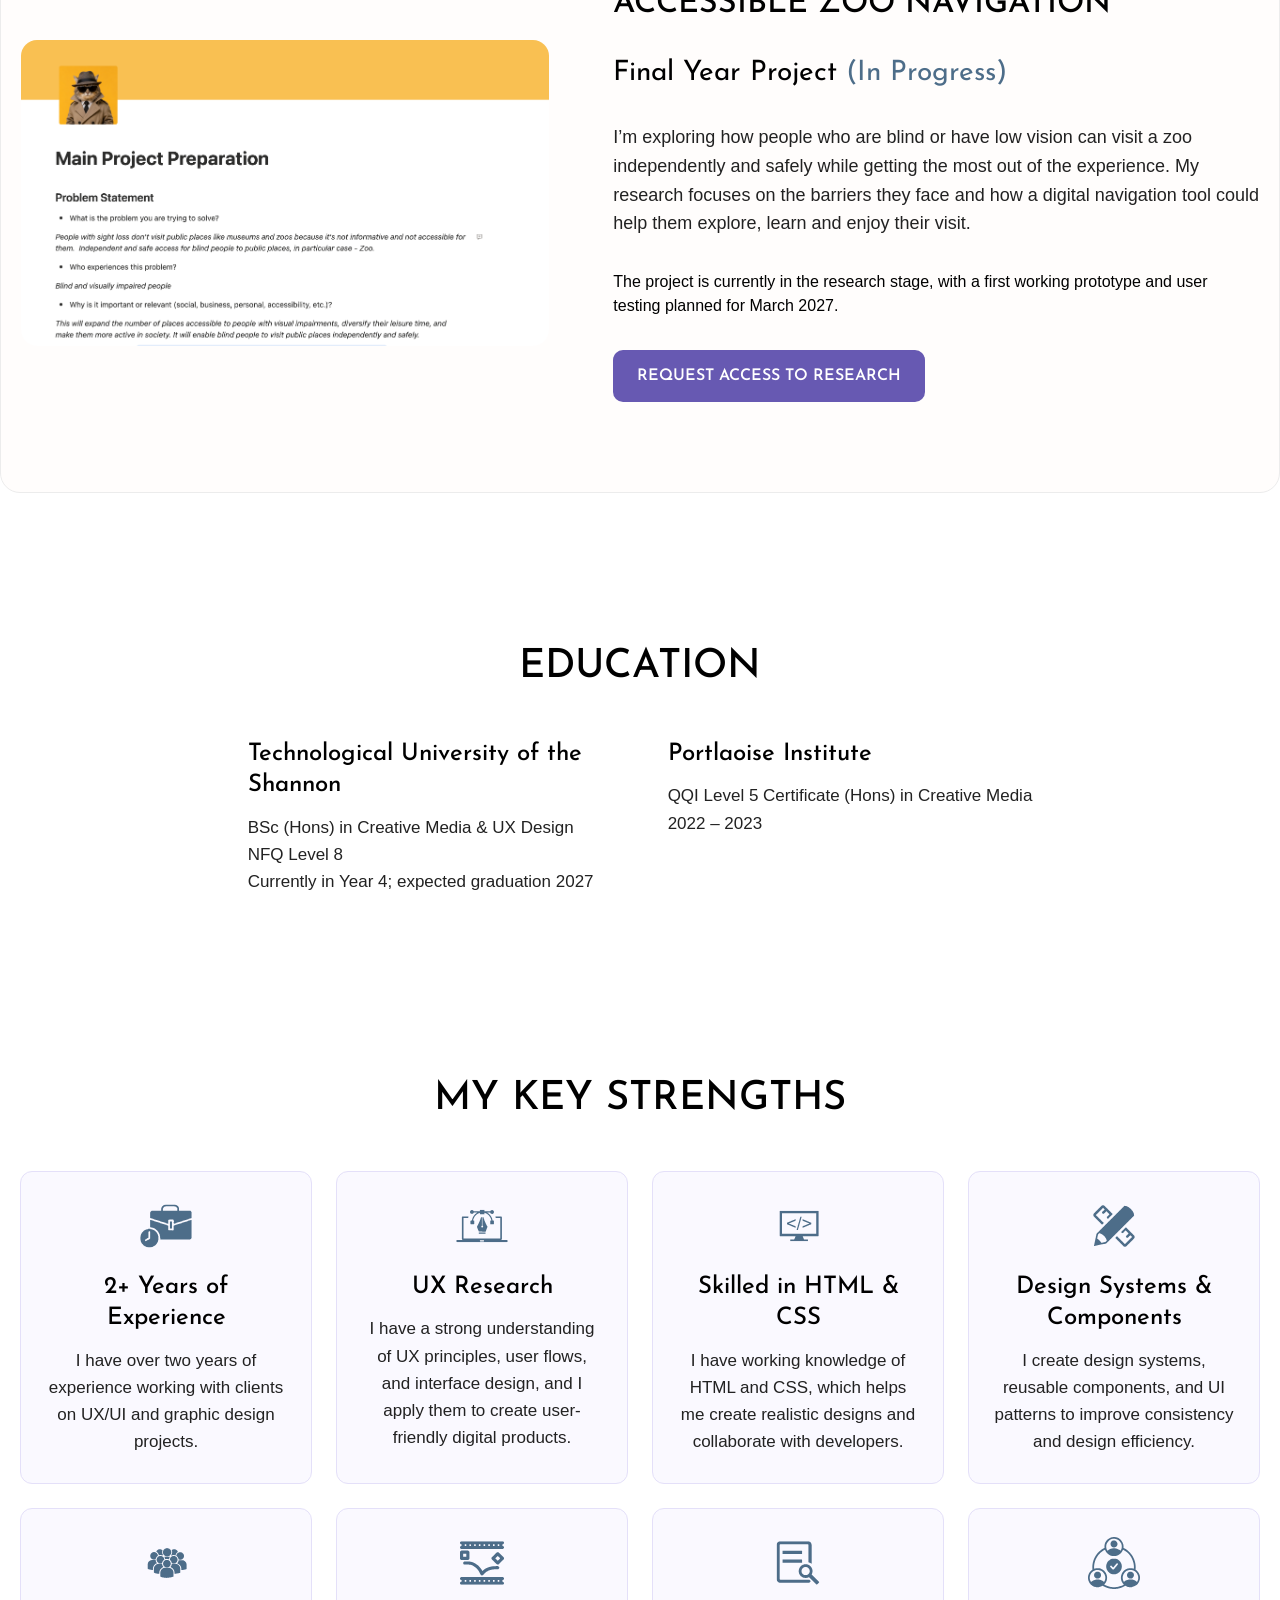
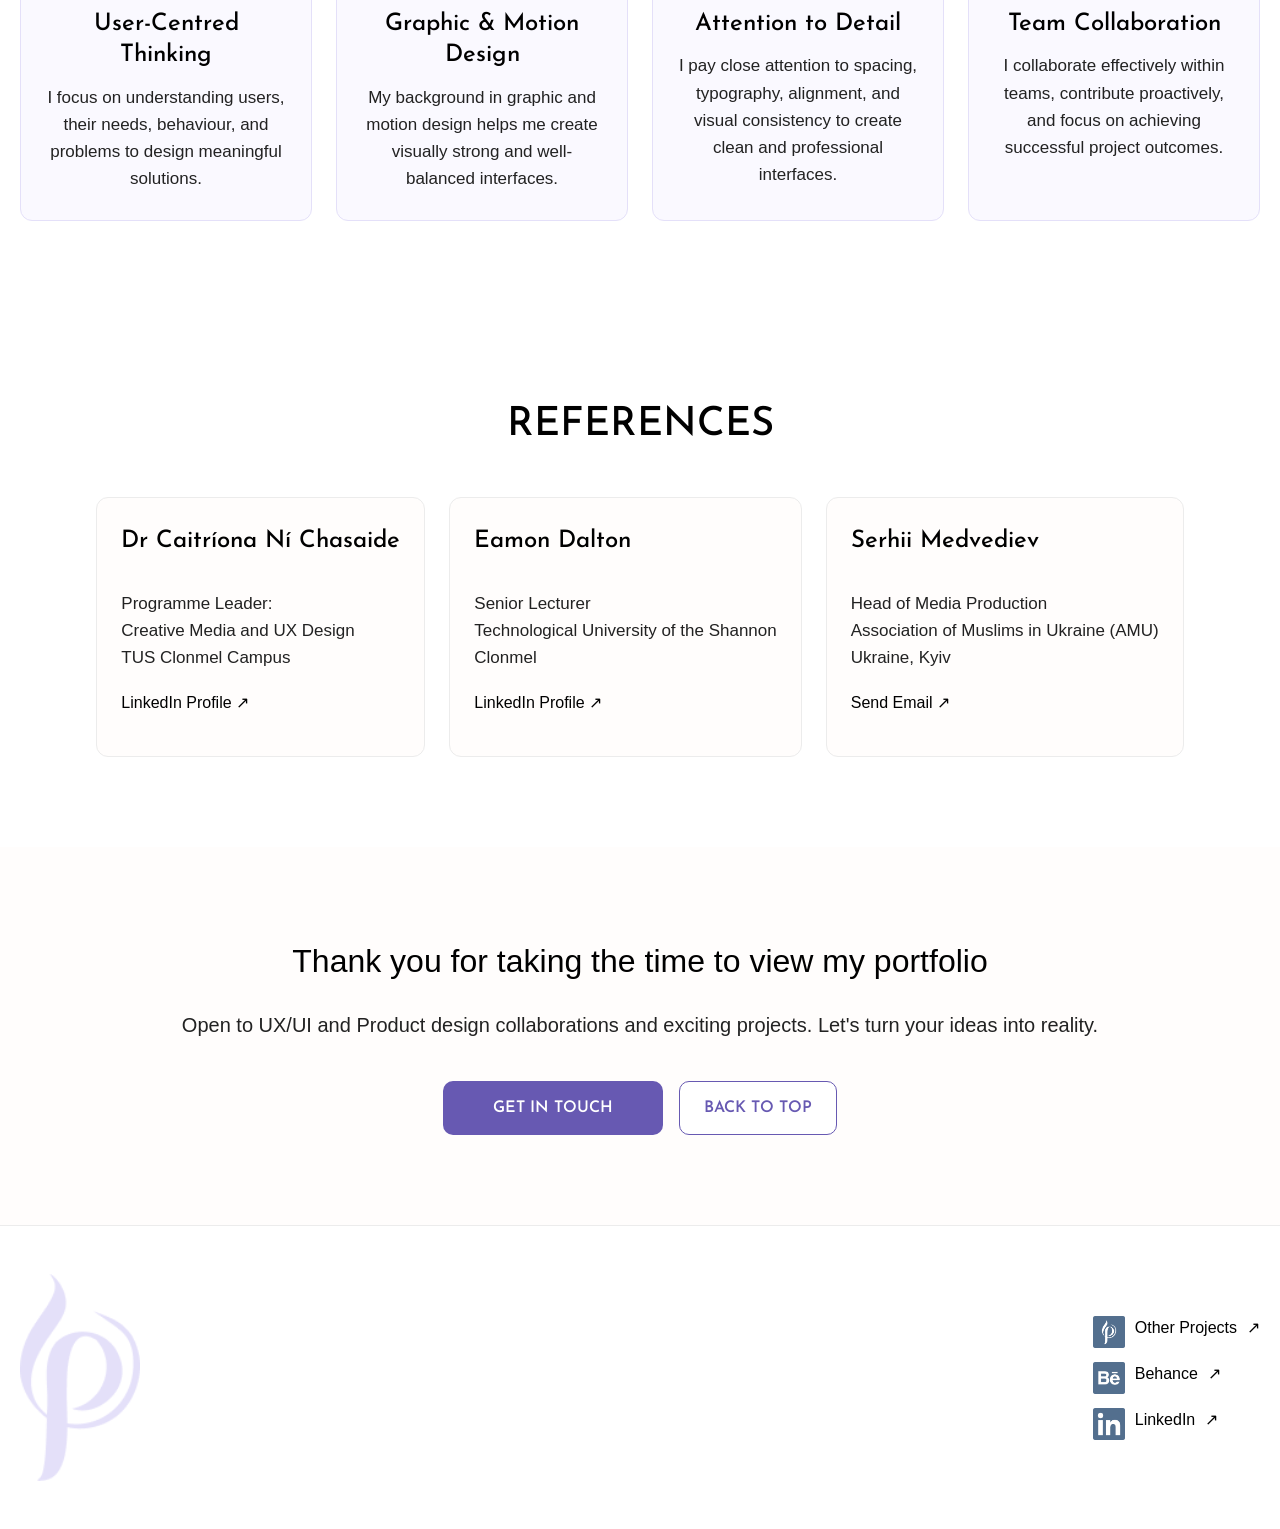
==== commit b3bb40b4: "Trocaire link" ====
--- a/index.html
+++ b/index.html
@@ -103,7 +103,7 @@
                 <div class="case-study__content">
                     <h3 class="case-study__title">Climate Finance App</h3>
                          <h2 class="case-study-subtitle">A work placement project developed for Trócaire</h2>
-                    <p class="case-study__text">Working with Trócaire, an International Non-Governmental Organisation, I developed an early educational idea into a working digital tool for facilitated school workshops. The aim was to help young people explore how real climate finance negotiations work.</p>
+                    <p class="case-study__text">Working with <a href="https://www.trocaire.org/about/" style="color: #9747ff; text-decoration: underline;">Trócaire</a>, an International Non-Governmental Organisation, I developed an early educational idea into a working digital tool for facilitated school workshops. The aim was to help young people explore how real climate finance negotiations work.</p>
                     <p class="case-study__text">My work covered research, game mechanics, user flows, interface design, prototyping, testing and iteration.</p>
                     <!-- <div class="tag-list">
                         <div class="tag">Research &amp; Game Mechanics</div>
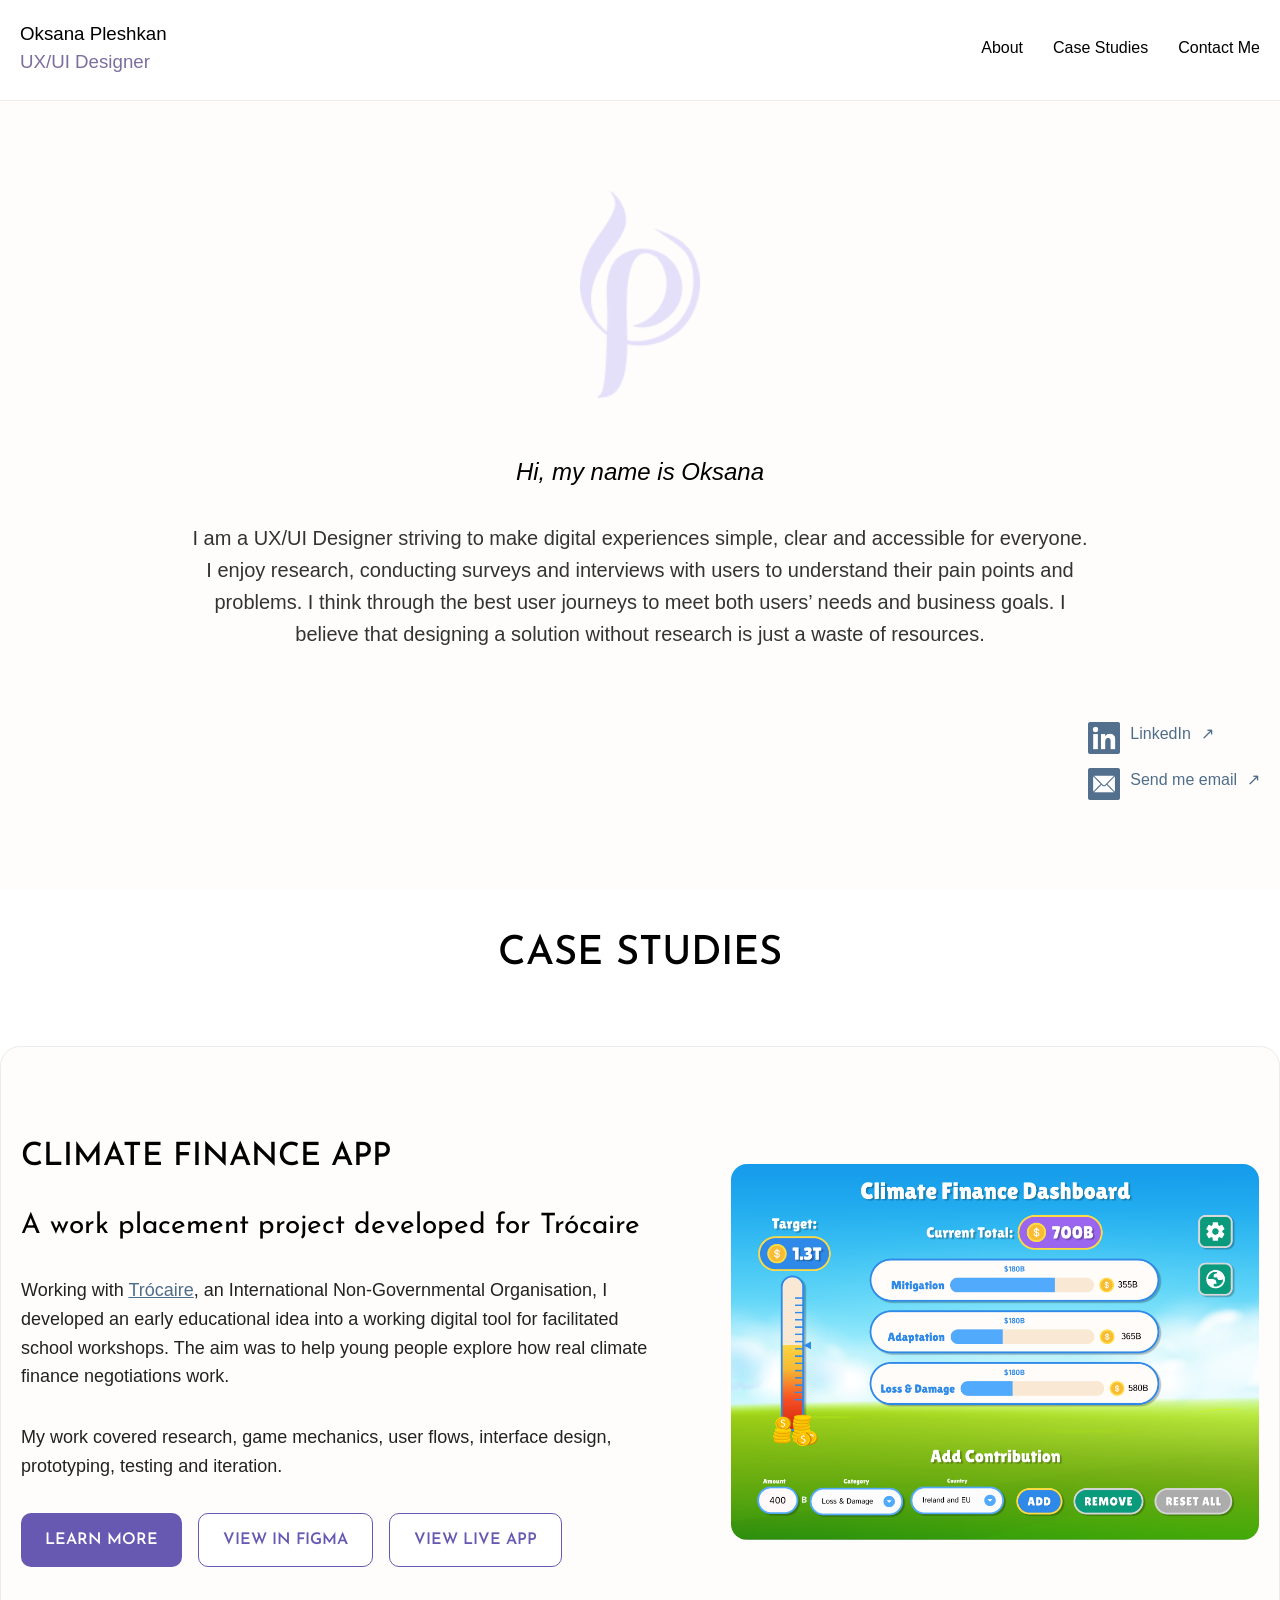
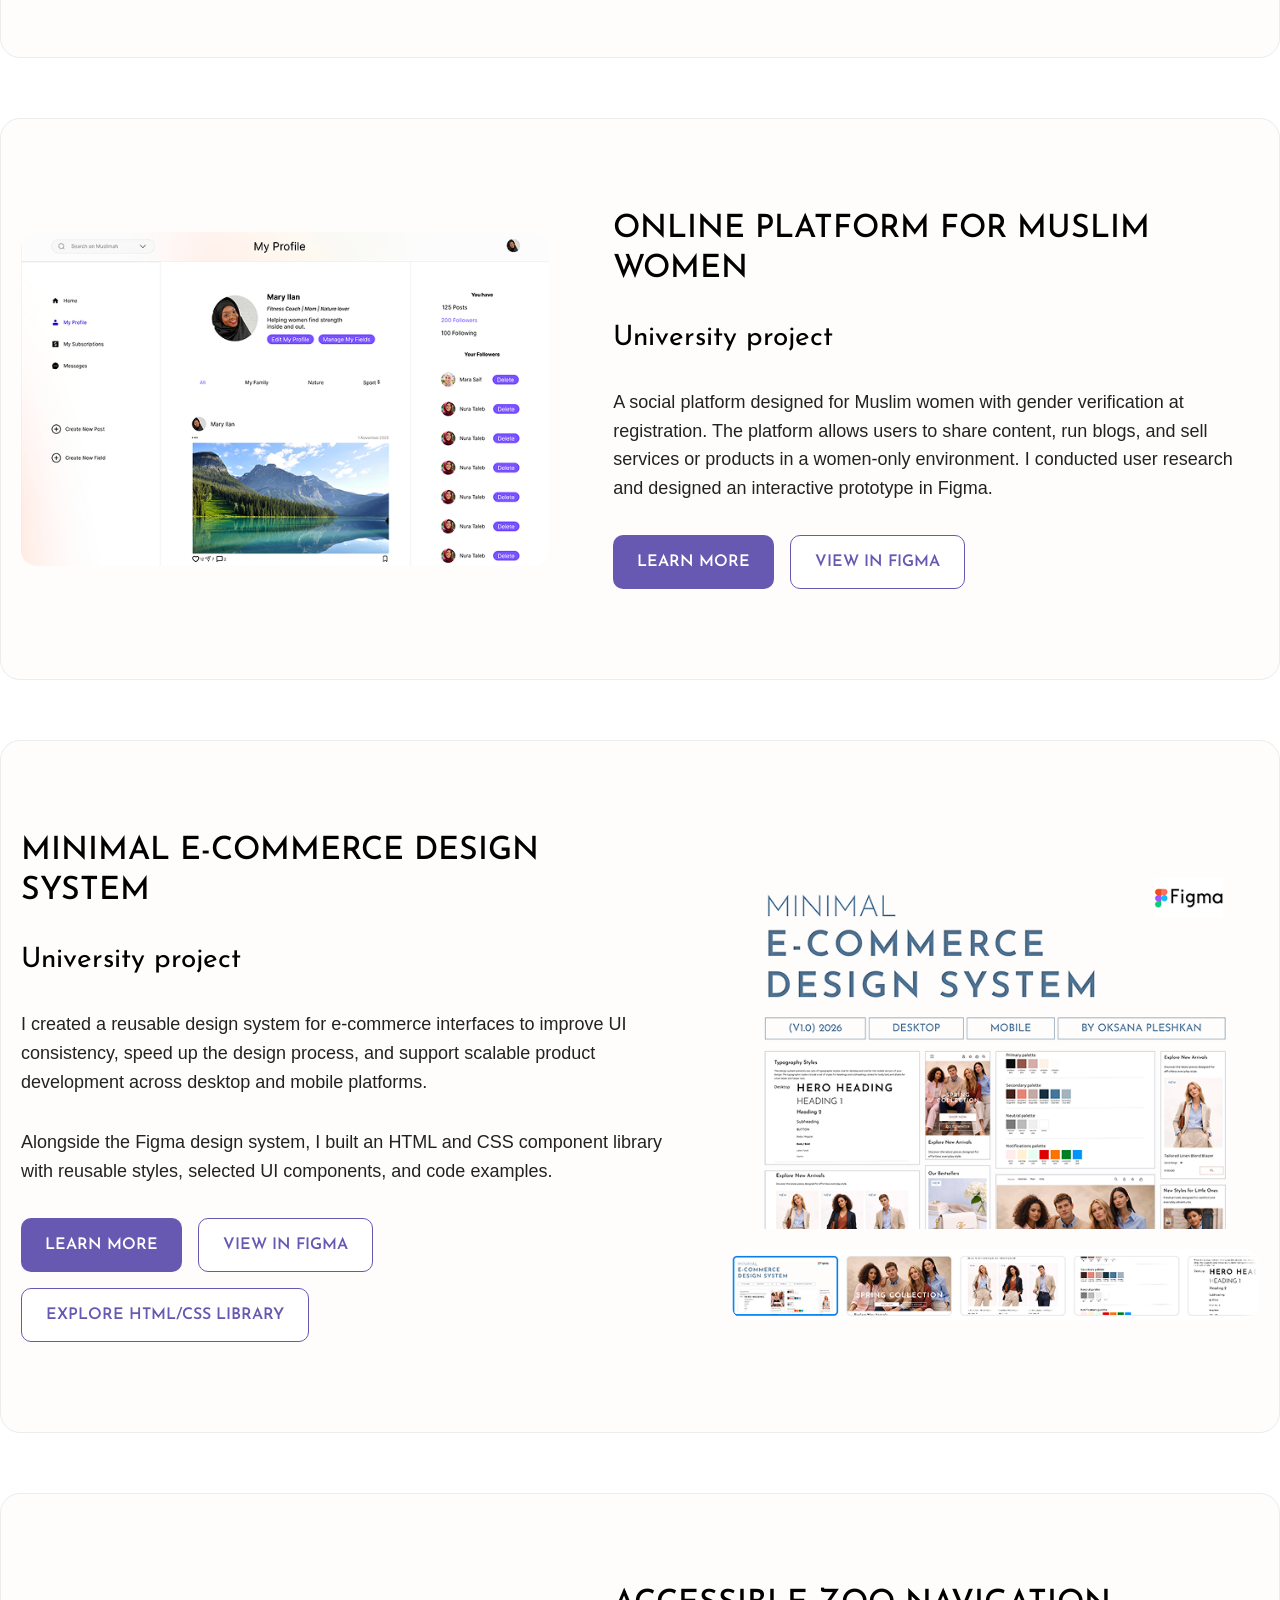
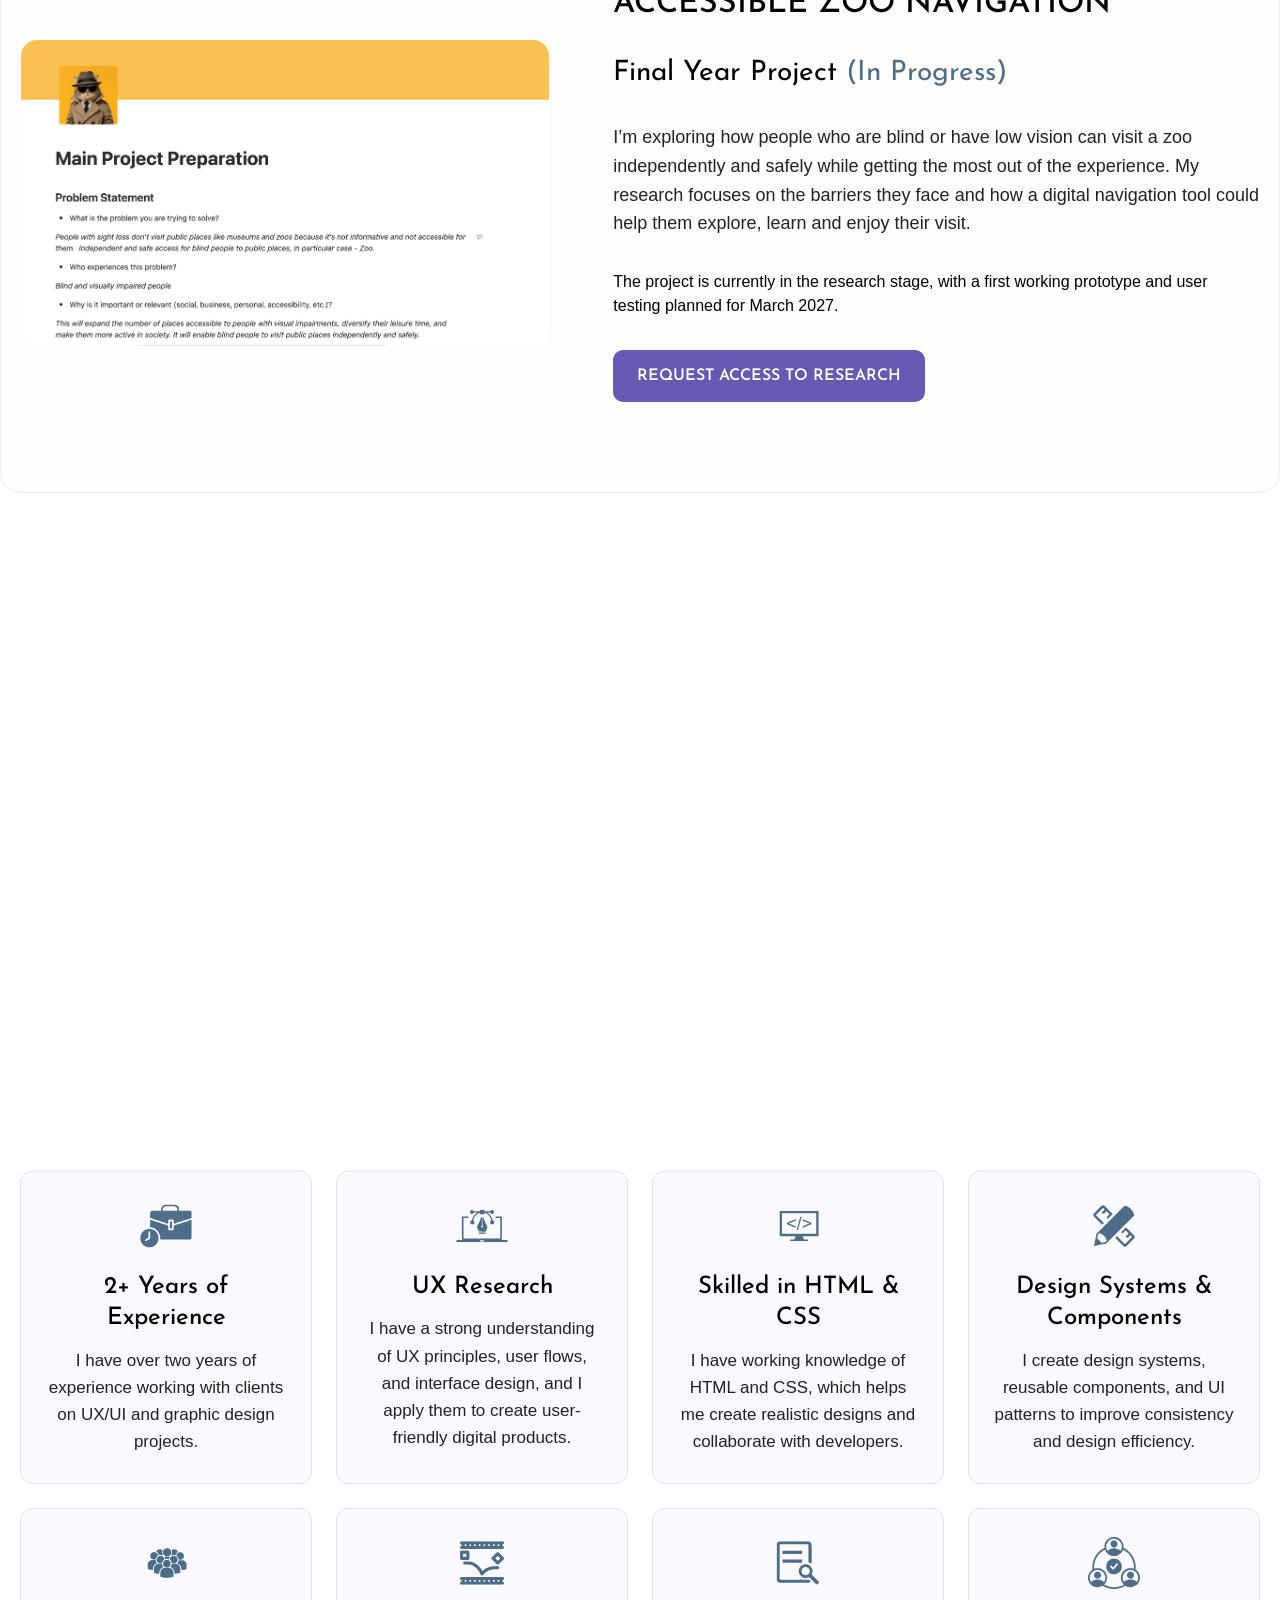
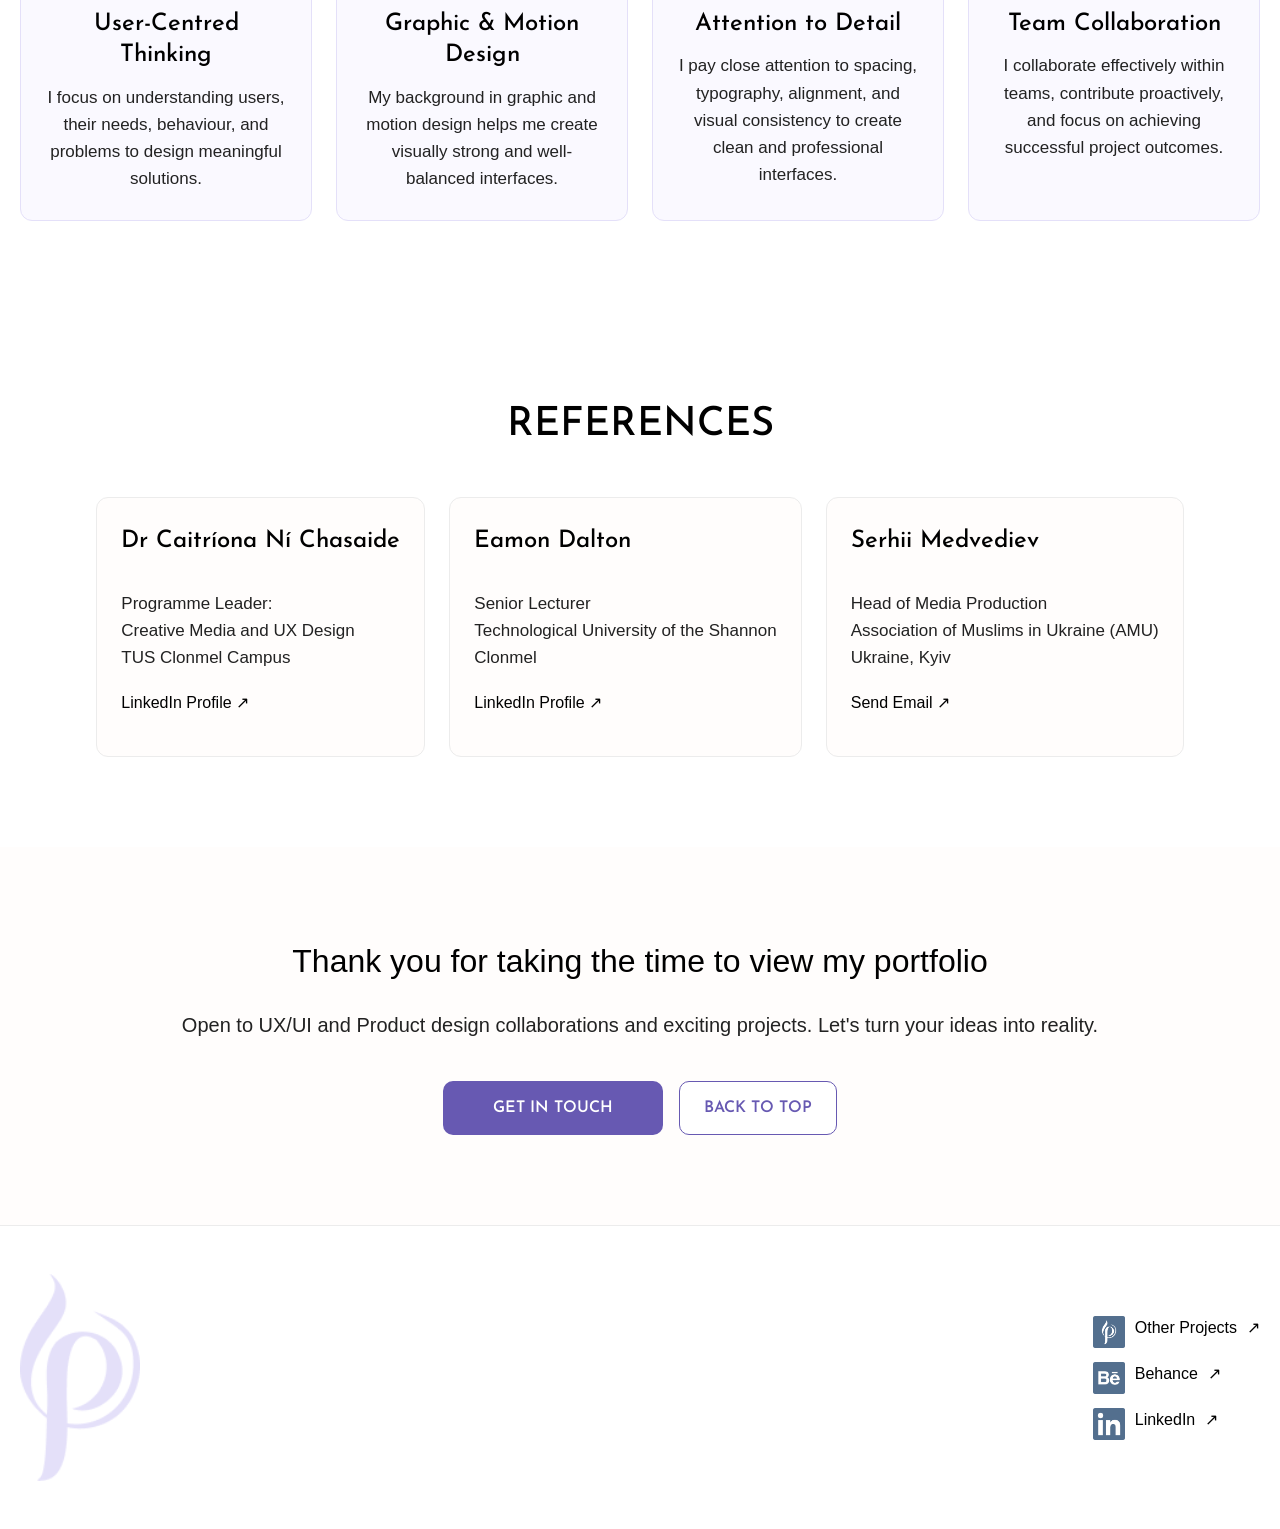
==== commit f1f57b0e: "Update index.html" ====
--- a/index.html
+++ b/index.html
@@ -103,7 +103,7 @@
                 <div class="case-study__content">
                     <h3 class="case-study__title">Climate Finance App</h3>
                          <h2 class="case-study-subtitle">A work placement project developed for Trócaire</h2>
-                    <p class="case-study__text">Working with <a href="https://www.trocaire.org/about/" style="color: #9747ff; text-decoration: underline;">Trócaire</a>, an International Non-Governmental Organisation, I developed an early educational idea into a working digital tool for facilitated school workshops. The aim was to help young people explore how real climate finance negotiations work.</p>
+                    <p class="case-study__text">Working with <a href="https://www.trocaire.org/about/" style="color: #4d6d89; text-decoration: underline;">Trócaire</a>, an International Non-Governmental Organisation, I developed an early educational idea into a working digital tool for facilitated school workshops. The aim was to help young people explore how real climate finance negotiations work.</p>
                     <p class="case-study__text">My work covered research, game mechanics, user flows, interface design, prototyping, testing and iteration.</p>
                     <!-- <div class="tag-list">
                         <div class="tag">Research &amp; Game Mechanics</div>
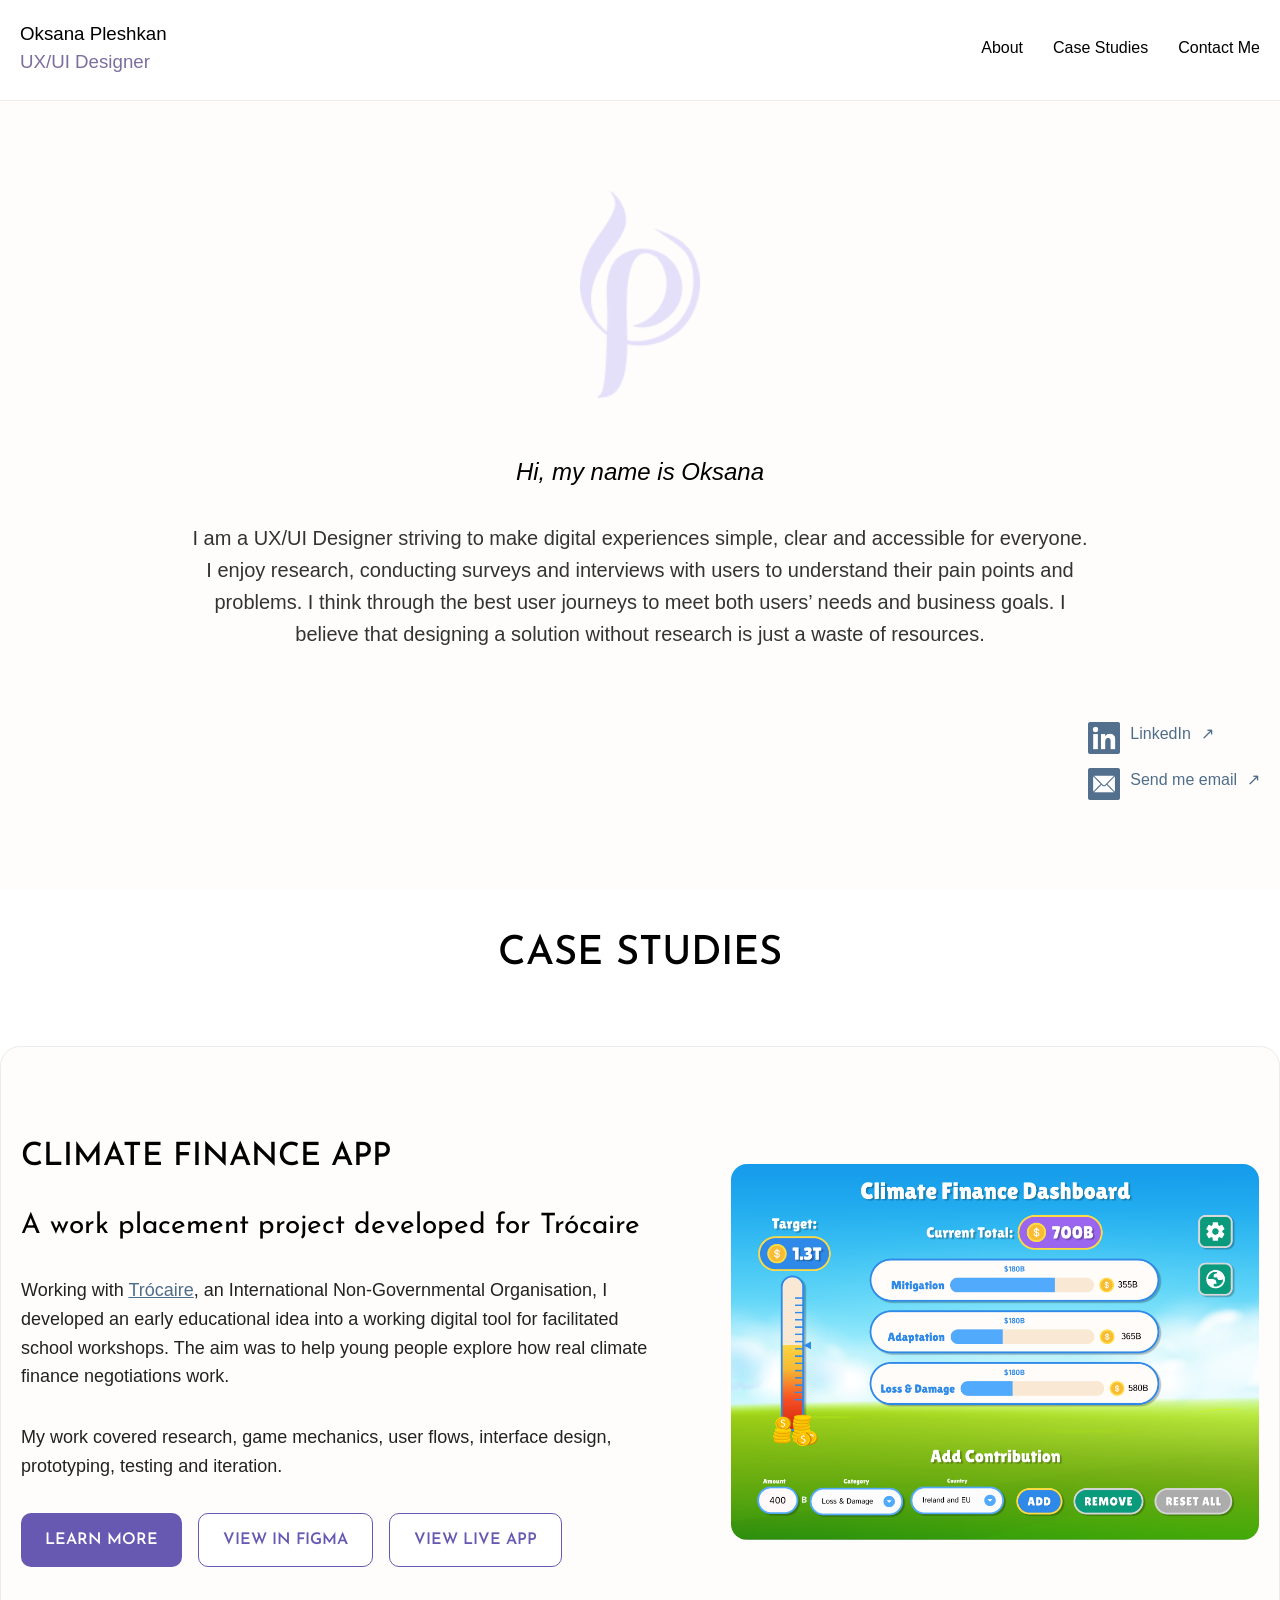
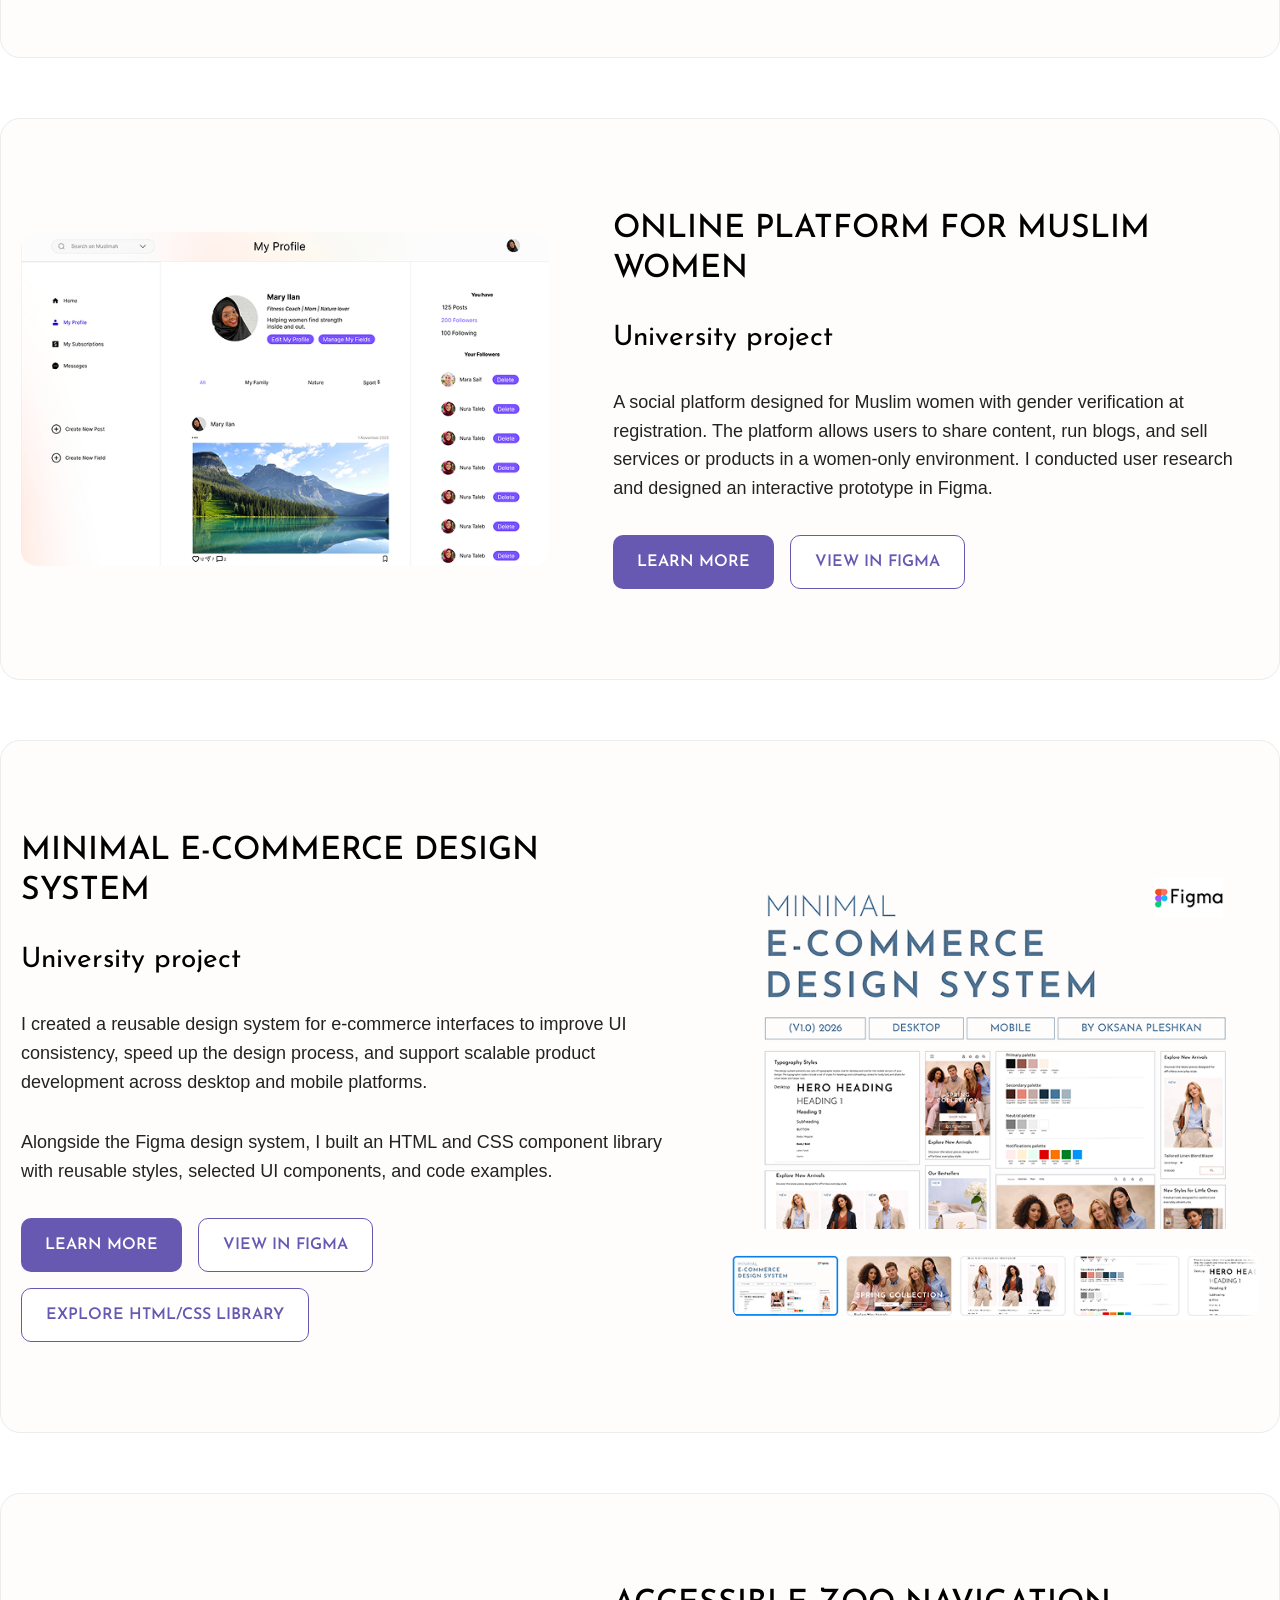
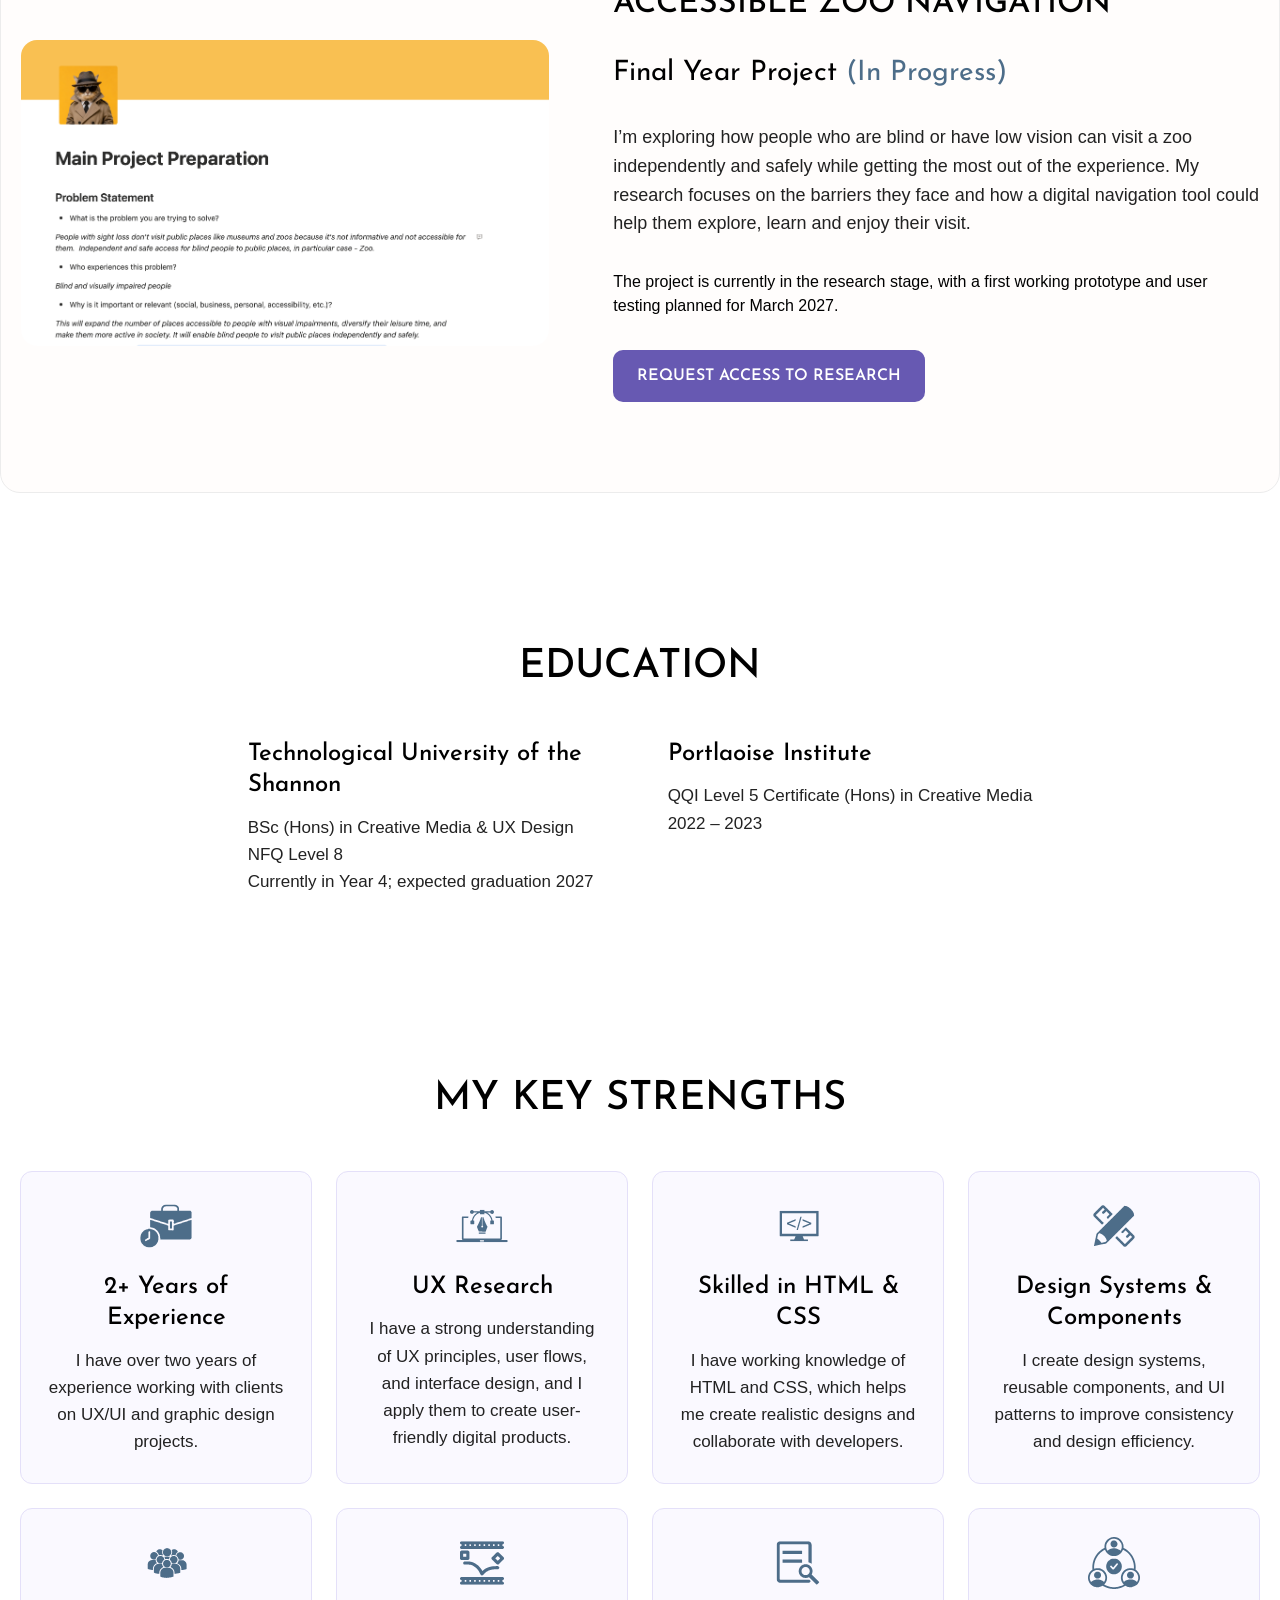
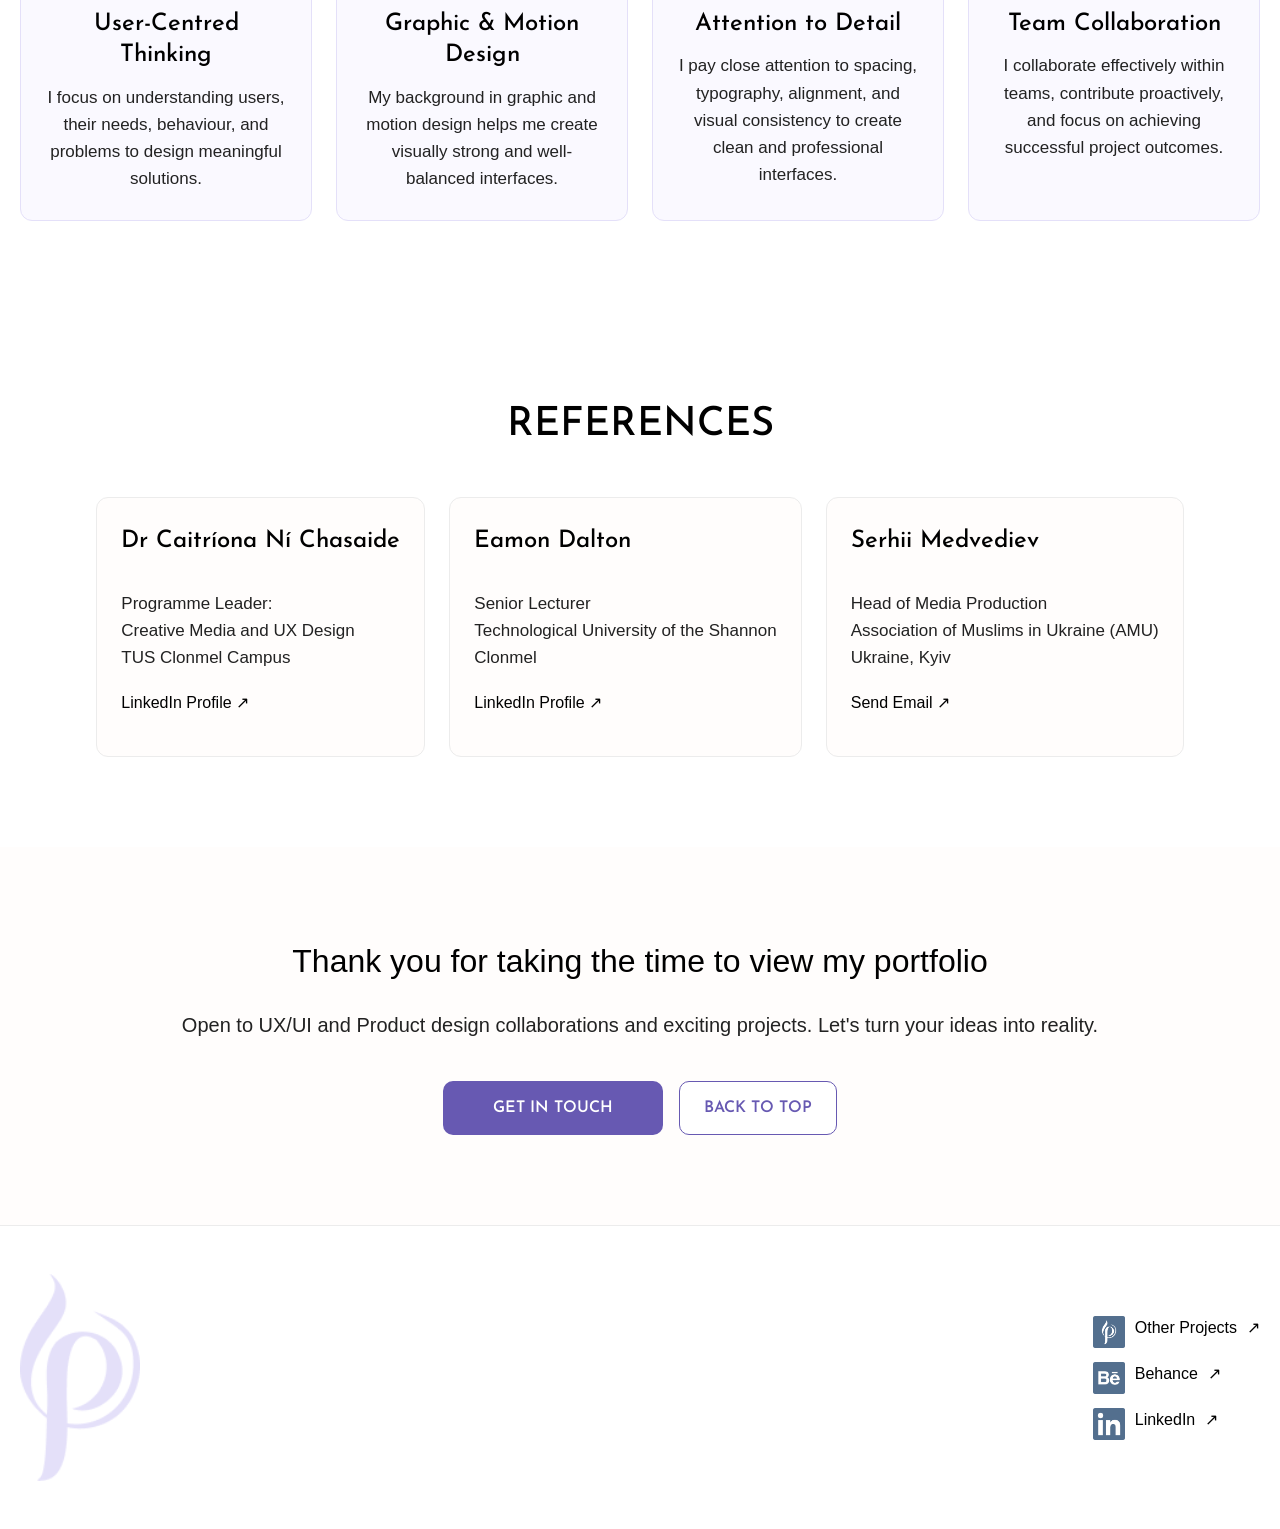
==== commit d42d1dfe: "ai optimisation" ====
--- a/index.html
+++ b/index.html
@@ -29,20 +29,39 @@
     <link href="https://fonts.googleapis.com/css2?family=Josefin+Sans:wght@300;400;500;600;700&display=swap"
         rel="stylesheet">
     <script src="script.js" defer></script>
+
+    <link rel="canonical" href="https://oksana-pl.github.io/Portfolio_UX_Oksana/">
+    <meta property="og:image:alt" content="UX/UI Designer Oksana Pleshkan: blue-grey lettering and a pale lavender monogram on a light background">
+    <meta name="twitter:image:alt" content="UX/UI Designer Oksana Pleshkan: blue-grey lettering and a pale lavender monogram on a light background">
+    <script type="application/ld+json">
+{
+    "@context": "https://schema.org",
+    "@type": "Person",
+    "@id": "https://oksana-pl.github.io/Portfolio_UX_Oksana/#person",
+    "name": "Oksana Pleshkan",
+    "jobTitle": "UX/UI Designer",
+    "url": "https://oksana-pl.github.io/Portfolio_UX_Oksana/",
+    "sameAs": [
+        "https://www.behance.net/oksanapleshkan",
+        "https://www.linkedin.com/in/oksana-pleshkan-3b8a41268/"
+    ]
+}
+    </script>
 </head>
 
 <body>
+    <a class="skip-link" href="#main-content">Skip to main content</a>
 
     <!-- Header -->
     <header class="header">
         <div class="header-content">
             <a href="#hero" style="display: flex;">
-                <h3 style="font-weight:500;">Oksana Pleshkan <br>
+                <p class="header-brand">Oksana Pleshkan <br>
                     <span>UX/UI Designer</span>
-                </h3>
+                </p>
             </a>
 
-            <nav>
+            <nav aria-label="Main navigation">
                 <a href="#about">About</a>
                 <a href="#case-studies">Case Studies</a>
                 <a href="#contact">Contact Me</a>
@@ -50,16 +69,16 @@
         </div>
     </header>
 
-    <main>
+    <main id="main-content" tabindex="-1">
 
         <!-- Hero -->
         <section class="section hero" id="hero">
             <div class="container hero-container">
-                <img src="images/logo.png" alt="Oksana Pleshkan logo" class="hero-logo">
+                <img src="images/logo.png" width="98" height="169" alt="Oksana Pleshkan monogram: a pale lavender mark formed from curved, overlapping letter shapes." class="hero-logo">
                 <!-- <img src="images/photo.png" alt="beautiful muslim woman" class="hero-image"> -->
 
                 <div class="hero-content">
-                    <p class="hero-intro"><em>Hi, my name is Oksana</em></p>
+                    <h1 class="hero-intro"><em>Hi, my name is Oksana</em></h1>
 
                     <p class="hero-description">
                         I am a UX/UI Designer striving to make digital experiences simple, clear and accessible for everyone. I enjoy research, conducting surveys and interviews with users to understand their pain points and problems. I think through the best user journeys to meet both users’ needs and business goals. I believe that designing a solution without research is just a waste of resources.
@@ -71,13 +90,13 @@
 
                         <!-- <a href="https://www.behance.net/oksanapleshkan" target="_blank">Behance ↗</a> -->
                         <a href="https://www.linkedin.com/in/oksana-pleshkan-3b8a41268/" target="_blank"
-                            class="contacts__icon_wrapper">
-                            <img src="images/linkedIn.png" alt="LinkedIn icon" class="contacts__icon">
-                            LinkedIn <span class="arrow">↗</span>
+                            class="contacts__icon_wrapper" rel="noopener noreferrer" aria-describedby="new-tab-note">
+                            <img src="images/linkedIn.png" width="959" height="957" alt="" class="contacts__icon">
+                            LinkedIn <span class="arrow" aria-hidden="true">↗</span>
                         </a>
                         <a href="mailto:oksana1.1pleshkan@gmail.com" class="contacts__icon_wrapper">
-                            <img src="images/email.png" alt="email icon" class="contacts__icon">
-                            Send me email <span class="arrow">↗</span>
+                            <img src="images/email.png" width="959" height="957" alt="" class="contacts__icon">
+                            Send me email <span class="arrow" aria-hidden="true">↗</span>
                         </a>
                     </div>
                     <!-- <div class="hero-links">
@@ -101,8 +120,8 @@
         <section class="section section--alt">
             <div class="container case-study">
                 <div class="case-study__content">
-                    <h3 class="case-study__title">Climate Finance App</h3>
-                         <h2 class="case-study-subtitle">A work placement project developed for Trócaire</h2>
+                    <h2 class="case-study__title">Climate Finance App</h2>
+                         <p class="case-study-subtitle">A work placement project developed for Trócaire</p>
                     <p class="case-study__text">Working with <a href="https://www.trocaire.org/about/" style="color: #4d6d89; text-decoration: underline;">Trócaire</a>, an International Non-Governmental Organisation, I developed an early educational idea into a working digital tool for facilitated school workshops. The aim was to help young people explore how real climate finance negotiations work.</p>
                     <p class="case-study__text">My work covered research, game mechanics, user flows, interface design, prototyping, testing and iteration.</p>
                     <!-- <div class="tag-list">
@@ -111,13 +130,13 @@
                         <div class="tag">Working Web App</div>
                     </div> -->
                     <div class="button-group">
-                        <a href="climate_finance.html" class="btn">Learn More</a>
-                        <a href="https://www.figma.com/design/y3qvf4ztJXnjUQK8KrXsee/Climate-finance?node-id=140-248" target="_blank" rel="noopener noreferrer" class="btn btn--secondary">View in Figma</a>
-                    <a href="https://oksana-pl.github.io/climate-finance/" target="_blank" rel="noopener noreferrer" class="btn btn--secondary">View Live App</a>
+                        <a href="climate_finance.html" class="btn" aria-label="Learn More: Climate Finance App">Learn More</a>
+                        <a href="https://www.figma.com/design/y3qvf4ztJXnjUQK8KrXsee/Climate-finance?node-id=140-248" target="_blank" rel="noopener noreferrer" class="btn btn--secondary" aria-describedby="new-tab-note" aria-label="View in Figma: Climate Finance App">View in Figma</a>
+                    <a href="https://oksana-pl.github.io/climate-finance/" target="_blank" rel="noopener noreferrer" class="btn btn--secondary" aria-describedby="new-tab-note" aria-label="View Live App: Climate Finance App">View Live App</a>
                     </div>
                 </div>
                 <div class="case-study__media">
-                    <img src="images/climate-dashboard.png" alt="Climate Finance dashboard designed with and for Trócaire" class="case-study__image" loading="lazy" decoding="async">
+                    <img src="images/climate-dashboard.png" width="1000" height="712" alt="Climate Finance Dashboard with a funding thermometer, a current total, progress bars for mitigation, adaptation and loss and damage, and contribution controls." class="case-study__image" loading="lazy" decoding="async">
                     
                 </div>
             </div>
@@ -127,12 +146,12 @@
         <section class="section section--alt">
             <div class="container case-study case-study--reverse">
                 <div class="case-study__media">
-                    <img src="images/mus.png" alt="Online platform preview" class="case-study__image" />
+                    <img src="images/mus.png" width="632" height="400" alt="Social platform profile with a portrait, mountain-lake photo post, left navigation and a contacts sidebar with purple action buttons." class="case-study__image" />
                 </div>
 
                 <div class="case-study__content">
-                    <h3 class="case-study__title">Online Platform for Muslim Women</h3>
-                        <h2 class="case-study-subtitle">University project</h2>
+                    <h2 class="case-study__title">Online Platform for Muslim Women</h2>
+                        <p class="case-study-subtitle">University project</p>
 
                     <p class="case-study__text">
                         A social platform designed for Muslim women with gender verification at registration.
@@ -148,9 +167,9 @@
                     </div> -->
 
                     <div class="button-group">
-                        <a href="muslim_pl.html" class="btn">Learn More</a>
+                        <a href="muslim_pl.html" class="btn" aria-label="Learn More: Online Platform for Muslim Women">Learn More</a>
                         <a href="https://www.figma.com/proto/xCIioUYWjFJmi1hpnfBLRX/muslim-platform-design?node-id=266-2265&t=c6kMhMsfET7o0JbZ-1&scaling=scale-down&content-scaling=fixed&page-id=0%3A1&starting-point-node-id=1%3A2"
-                            target="_blank" class="btn btn--secondary">View in Figma</a>
+                            target="_blank" class="btn btn--secondary" rel="noopener noreferrer" aria-describedby="new-tab-note" aria-label="View in Figma: Online Platform for Muslim Women">View in Figma</a>
                     </div>
                 </div>
             </div>
@@ -160,8 +179,8 @@
         <section class="section section--alt">
             <div class="container case-study">
                 <div class="case-study__content">
-                    <h3 class="case-study__title">Minimal E-commerce Design System</h3>
-                        <h2 class="case-study-subtitle">University project</h2>
+                    <h2 class="case-study__title">Minimal E-commerce Design System</h2>
+                        <p class="case-study-subtitle">University project</p>
 
                     <p class="case-study__text">
                         I created a reusable design system for e-commerce interfaces to improve UI consistency,
@@ -180,17 +199,17 @@
                     </div> -->
 
                     <div class="button-group">
-                        <a href="design_sys.html" class="btn">Learn More</a>
+                        <a href="design_sys.html" class="btn" aria-label="Learn More: Minimal E-commerce Design System">Learn More</a>
                         <a href="https://www.figma.com/community/file/1610801255815720511" target="_blank" rel="noopener noreferrer"
-                            class="btn btn--secondary">View in Figma</a>
+                            class="btn btn--secondary" aria-describedby="new-tab-note" aria-label="View in Figma: Minimal E-commerce Design System">View in Figma</a>
                         <a href="https://oksana-pl.github.io/Project_1/docs/colours.html" target="_blank" rel="noopener noreferrer"
-                            class="btn btn--secondary">Explore HTML/CSS Library</a>
+                            class="btn btn--secondary" aria-describedby="new-tab-note" aria-label="Explore HTML/CSS Library: Minimal E-commerce Design System">Explore HTML/CSS Library</a>
                     </div>
                 </div>
 
                 <div class="case-study__media">
-                    <img src="images/ds1.png" alt="Design system preview" class="case-study__image" />
-                    <img src="images/ds1.2.png" alt="Design system details"
+                    <img src="images/ds1.png" width="621" height="442" alt="Minimal E-commerce Design System cover with a large title, desktop and mobile fashion-shop layouts, typography examples and colour swatches." class="case-study__image" />
+                    <img src="images/ds1.2.png" width="621" height="83" alt="Horizontal overview of e-commerce design-system frames, including the cover, fashion-shop page layouts, colour swatches and typography samples."
                         class="case-study__image case-study__image--small" />
                 </div>
             </div>
@@ -200,12 +219,12 @@
         <section class="section section--alt">
             <div class="container case-study case-study--reverse">
                 <div class="case-study__media">
-                    <img src="images/zoo-project.png" alt="Online platform preview" class="case-study__image" />
+                    <img src="images/zoo-project.png" width="2246" height="1302" alt="Zoo navigation research document headed Main Project Preparation, with a meerkat cover image and a Problem Statement about accessible zoo information." class="case-study__image" />
                 </div>
 
                 <div class="case-study__content">
-                    <h3 class="case-study__title">Accessible Zoo Navigation</h3>
-                        <h2 class="case-study-subtitle">Final Year Project <span style="color:#4d6d89">(In Progress)</span></h2>
+                    <h2 class="case-study__title">Accessible Zoo Navigation</h2>
+                        <p class="case-study-subtitle">Final Year Project <span style="color:#4d6d89">(In Progress)</span></p>
 
                     <p class="case-study__text">
                         I’m exploring how people who are blind or have low vision can visit a zoo independently and safely while getting the most out of the experience. My research focuses on the barriers they face and how a digital navigation tool could help them explore, learn and enjoy their visit. </p>
@@ -270,7 +289,7 @@
                 <div class="cards-grid cards-grid--4">
                     <article class="card">
                         <div class="card__icon-wrapper">
-                            <img src="icons/exsp.svg" alt="experience icon" class="card__icon">
+                            <img src="icons/exsp.svg" alt="" class="card__icon">
                         </div>
 
                         <h3 class="card__title">2+ Years of Experience</h3>
@@ -282,7 +301,7 @@
 
                     <article class="card">
                         <div class="card__icon-wrapper">
-                            <img src="icons/ui_ux.svg" alt="ui and ux design icon" class="card__icon">
+                            <img src="icons/ui_ux.svg" alt="" class="card__icon">
                         </div>
 
                         <h3 class="card__title">UX Research</h3>
@@ -294,7 +313,7 @@
 
                     <article class="card">
                         <div class="card__icon-wrapper">
-                            <img src="icons/coding.svg" alt="coding and programming icon" class="card__icon">
+                            <img src="icons/coding.svg" alt="" class="card__icon">
                         </div>
 
                         <h3 class="card__title">Skilled in HTML &amp; CSS</h3>
@@ -306,7 +325,7 @@
 
                     <article class="card">
                         <div class="card__icon-wrapper">
-                            <img src="icons/dezSyst.svg" alt="design system icon" class="card__icon">
+                            <img src="icons/dezSyst.svg" alt="" class="card__icon">
                         </div>
 
                         <h3 class="card__title">Design Systems &amp; Components</h3>
@@ -318,7 +337,7 @@
 
                     <article class="card">
                         <div class="card__icon-wrapper">
-                            <img src="icons/user_fr.svg" alt="users icon" class="card__icon">
+                            <img src="icons/user_fr.svg" alt="" class="card__icon">
                         </div>
 
                         <h3 class="card__title">User-Centred Thinking</h3>
@@ -330,7 +349,7 @@
 
                     <article class="card">
                         <div class="card__icon-wrapper">
-                            <img src="icons/motion.svg" class="card__icon" alt="motion graphics icon">
+                            <img src="icons/motion.svg" class="card__icon" alt="">
                         </div>
 
                         <h3 class="card__title">Graphic &amp; Motion Design</h3>
@@ -342,7 +361,7 @@
 
                     <article class="card">
                         <div class="card__icon-wrapper">
-                            <img src="icons/details.svg" alt="details icon" class="card__icon">
+                            <img src="icons/details.svg" alt="" class="card__icon">
                         </div>
 
                         <h3 class="card__title">Attention to Detail</h3>
@@ -354,7 +373,7 @@
 
                     <article class="card">
                         <div class="card__icon-wrapper">
-                            <img src="icons/team.svg" alt="team icon" class="card__icon">
+                            <img src="icons/team.svg" alt="" class="card__icon">
                         </div>
 
                         <h3 class="card__title">Team Collaboration</h3>
@@ -381,7 +400,7 @@
                             Programme Leader: <br>Creative Media and UX Design<br>
                             TUS Clonmel Campus
                         </p>
-                        <a href="https://www.linkedin.com/in/caitriona-ni-chasaide-1522b612/">
+                        <a href="https://www.linkedin.com/in/caitriona-ni-chasaide-1522b612/" aria-label="LinkedIn Profile: Dr Caitríona Ní Chasaide">
                             LinkedIn Profile ↗
                         </a>
                         <!-- <a href="mailto:your@email.com
@@ -398,7 +417,7 @@
                             Technological University of the Shannon<br>
                             Clonmel
                         </p>
-                        <a href="https://www.linkedin.com/in/eamondalton/">
+                        <a href="https://www.linkedin.com/in/eamondalton/" aria-label="LinkedIn Profile: Eamon Dalton">
                             LinkedIn Profile ↗
                         </a>
                         <!-- <a href="mailto:your@email.com
@@ -418,7 +437,7 @@
                         <a
                             href="mailto:musa.medvedev@amu.org.ua
 ?subject=Reference%20Check%20-%20Oksana%20Pleshkan
-&body=Hello%20Serhii,%0D%0A%0D%0AI%20hope%20you%20are%20well.%0D%0A%0D%0AI%20am%20currently%20reviewing%20an%20application%20from%20Oksana%20Pleshkan%20and%20understand%20that%20you%20have%20worked%20with%20her.%0D%0A%0D%0AI%20would%20greatly%20appreciate%20it%20if%20you%20could%20share%20your%20feedback%20on%20her%20skills,%20work%20ethic,%20and%20overall%20performance.%0D%0A%0D%0AThank%20you%20in%20advance%20for%20your%20time.%0D%0A%0D%0AKind%20regards,%0D%0A">
+&body=Hello%20Serhii,%0D%0A%0D%0AI%20hope%20you%20are%20well.%0D%0A%0D%0AI%20am%20currently%20reviewing%20an%20application%20from%20Oksana%20Pleshkan%20and%20understand%20that%20you%20have%20worked%20with%20her.%0D%0A%0D%0AI%20would%20greatly%20appreciate%20it%20if%20you%20could%20share%20your%20feedback%20on%20her%20skills,%20work%20ethic,%20and%20overall%20performance.%0D%0A%0D%0AThank%20you%20in%20advance%20for%20your%20time.%0D%0A%0D%0AKind%20regards,%0D%0A" aria-label="Send Email: Serhii Medvediev">
                             Send Email ↗
                         </a>
                     </article>
@@ -462,24 +481,25 @@
     <!-- Footer -->
     <footer class="site-footer">
         <div class="container footer-container">
-            <img src="images/logo.png" alt="Oksana Pleshkan logo" class="hero-logo">
+            <img src="images/logo.png" width="98" height="169" alt="Oksana Pleshkan monogram: a pale lavender mark formed from curved, overlapping letter shapes." class="hero-logo">
             <div class="footer-links">
-                <a href="https://oksana-pl.github.io/Portfolio_Oksana/" target="_blank" class="contacts__icon_wrapper">
-                    <img src="images/porfolio.png" alt="my portfolio icon" class="contacts__icon">
-                    Other Projects <span class="arrow">↗</span>
+                <a href="https://oksana-pl.github.io/Portfolio_Oksana/" target="_blank" class="contacts__icon_wrapper" rel="noopener noreferrer" aria-describedby="new-tab-note">
+                    <img src="images/porfolio.png" width="959" height="957" alt="" class="contacts__icon">
+                    Other Projects <span class="arrow" aria-hidden="true">↗</span>
                 </a>
-                <a href="https://www.behance.net/oksanapleshkan" target="_blank" class="contacts__icon_wrapper">
-                    <img src="images/behance.png" alt="Behance icon" class="contacts__icon">
-                    Behance <span class="arrow">↗</span>
+                <a href="https://www.behance.net/oksanapleshkan" target="_blank" class="contacts__icon_wrapper" rel="noopener noreferrer" aria-describedby="new-tab-note">
+                    <img src="images/behance.png" width="959" height="957" alt="" class="contacts__icon">
+                    Behance <span class="arrow" aria-hidden="true">↗</span>
                 </a>
                 <a href="https://www.linkedin.com/in/oksana-pleshkan-3b8a41268/" target="_blank"
-                    class="contacts__icon_wrapper">
-                    <img src="images/linkedIn.png" alt="LinkedIn icon" class="contacts__icon">
-                    LinkedIn <span class="arrow">↗</span>
+                    class="contacts__icon_wrapper" rel="noopener noreferrer" aria-describedby="new-tab-note">
+                    <img src="images/linkedIn.png" width="959" height="957" alt="" class="contacts__icon">
+                    LinkedIn <span class="arrow" aria-hidden="true">↗</span>
                 </a>
             </div>
     </footer>
 
+    <span id="new-tab-note" class="visually-hidden">Opens in a new tab</span>
 </body>
 
 </html>
--- a/styles.css
+++ b/styles.css
@@ -1,3 +1,22 @@
+/* Shared design tokens: original visual values are preserved. */
+:root {
+  --color-text: #000;
+  --color-white: #fff;
+  --color-surface: #fffdfc;
+  --color-border: #ececec;
+  --color-accent: #6759b2;
+  --color-link: #4d6d89;
+  --color-focus: #372775;
+  --color-text-secondary: #333;
+  --color-text-strong: #222;
+  --color-highlight: #9747ff;
+  --color-highlight-hover: #b47cff;
+  --color-muted-purple: #7c6e9f;
+  --font-main: Inter, sans-serif;
+  --font-heading: "Josefin Sans", sans-serif;
+  --container-width: 1320px;
+}
+
 /* =========================
    Base
 ========================= */
@@ -14,9 +33,9 @@
 
 body {
   margin: 0;
-  font-family: Inter, sans-serif;
-  color: #000;
-  background: #fff;
+  font-family: var(--font-main);
+  color: var(--color-text);
+  background: var(--color-white);
   line-height: 1.5;
 }
 
@@ -45,7 +64,7 @@
 ========================= */
 
 .container {
-  width: min(100% - 40px, 1320px);
+  width: min(100% - 40px, var(--container-width));
   margin-inline: auto;
 }
 
@@ -58,14 +77,14 @@
 }
 
 .section--alt {
-  background: #FFFDFC;
+  background: var(--color-surface);
   border-radius: 20px;
   margin-bottom: 60px;
-  border: 1px solid #ECECEC;
+  border: 1px solid var(--color-border);
 }
 
 .section-title {
-  font-family: "Josefin Sans", sans-serif;
+  font-family: var(--font-heading);
   font-size: 40px;
   font-weight: 500;
   line-height: 1.2;
@@ -80,12 +99,12 @@
 
 .header {
   width: 100%;
-  background: #fff;
-  border-bottom: 1px solid #ececec;
+  background: var(--color-white);
+  border-bottom: 1px solid var(--color-border);
 }
 
 .header-content {
-    width: min(100% - 40px, 1320px);
+    width: min(100% - 40px, var(--container-width));
     margin-inline: auto;
     padding: 20px 0;
     display: flex;
@@ -100,8 +119,13 @@
   gap: 30px;
 }
 
+.header-brand {
+  font-size: 1.17em;
+  font-weight: 500;
+}
+
 .header-content a {
-  color: #000;
+  color: var(--color-text);
   font-weight: 500;
   position: relative;
   display: inline-block;
@@ -110,7 +134,7 @@
 }
 
 .header-content a:hover {
-  color: #b47cff;
+  color: var(--color-accent);
 }
 
 .header-content a::after {
@@ -120,7 +144,7 @@
   bottom: 0;
   width: 0;
   height: 2px;
-  background-color: #b47cff;
+  background-color: var(--color-highlight-hover);
   transition: width 0.3s ease;
 }
 
@@ -128,11 +152,11 @@
   width: 100%;
 }
 .header-content a.active {
-  color: #9747ff;
+  color: var(--color-highlight);
 }
 
 .header span{
-  color: #7c6e9f; 
+  color: var(--color-muted-purple);
   font-weight:300;
 }
 
@@ -148,7 +172,7 @@
 }
 
 .hero .hero-logo {
-  animation: logoFloat 4s ease-in-out infinite;
+  animation: logoFloat 4s ease-in-out;
 }
 
 @keyframes logoFloat {
@@ -168,7 +192,7 @@
 ========================= */
 
 .hero {
-  background: #fffdfc;
+  background: var(--color-surface);
 }
 
 .hero-container {
@@ -184,6 +208,7 @@
 }
 
 .hero-intro {
+  font-weight: 400;
   font-size: 24px;
   margin-bottom: 32px;
 }
@@ -191,13 +216,12 @@
 .hero-description {
   font-size: 20px;
   line-height: 1.6;
-  color: #333;
+  color: var(--color-text-secondary);
 }
 
 .hero-footer {
   width: 100%;
   display: flex;
-  justify-content: space-between;
   justify-content: flex-end;
   gap: 32px;
   padding-top: 16px;
@@ -211,12 +235,12 @@
 }
 
 .hero-links a {
-  color: #4d6d89;
+  color: var(--color-link);
   font-weight: 500;
 }
 
 .hero-links a:hover {
-  color: #9747ff;
+  color: var(--color-accent);
 }
 
 .contacts__icon {
@@ -254,21 +278,21 @@
   font-size: 32px;
   font-weight: 500;
   line-height: 1.25;
-  font-family: "Josefin Sans", sans-serif;
+  font-family: var(--font-heading);
   text-transform: uppercase;
 }
 .case-study-subtitle{
   font-size: 28px;
   font-weight: 400;
   line-height: 1.25;
-  font-family: "Josefin Sans", sans-serif;
+  font-family: var(--font-heading);
   
 }
 
 .case-study__text {
   font-size: 18px;
   line-height: 1.6;
-  color: #222;
+  color: var(--color-text-strong);
 }
 
 .case-study__media {
@@ -300,15 +324,15 @@
   align-items: center;
   justify-content: center;
   padding: 10px 15px;
-  border: 1px solid #4d6d89;
+  border: 1px solid var(--color-link);
   border-radius: 10px;
-  background: #fff;
-  color: #4d6d89;
+  background: var(--color-white);
+  color: var(--color-link);
   font-size: 18px;
   font-weight: 500;
   text-transform: uppercase;
   letter-spacing: 0.02em;
-  font-family: "Josefin Sans", sans-serif;
+  font-family: var(--font-heading);
 }
 
 /* =========================
@@ -322,7 +346,7 @@
 }
 
 .btn {
-font-family: "Josefin Sans", sans-serif;
+font-family: var(--font-heading);
 text-transform: uppercase;
   display: inline-flex;
   align-items: center;
@@ -330,8 +354,8 @@
   min-height: 52px;
   padding: 14px 24px;
   border-radius: 10px;
-  background: #6759b2;
-  color: #fff;
+  background: var(--color-accent);
+  color: var(--color-white);
   font-size: 16px;
   font-weight: 600;
   text-transform: uppercase;
@@ -349,9 +373,9 @@
   min-width: 220px;
 }
 .btn--secondary {
-  border: 1px solid #6759b2;
-  background-color: #fff;
-  color: #6759b2;
+  border: 1px solid var(--color-accent);
+  background-color: var(--color-white);
+  color: var(--color-accent);
 }
 
 /* =========================
@@ -393,8 +417,8 @@
 
 .reference-card {
   min-height: 260px;
-  background: #fffdfc;
-  border: 1px solid #ececec;
+  background: var(--color-surface);
+  border: 1px solid var(--color-border);
   display: flex;
   flex-direction: column;
   gap: 20px;
@@ -422,7 +446,7 @@
 
 .card__title,
 .reference-card__title {
-  font-family: "Josefin Sans", sans-serif;
+  font-family: var(--font-heading);
   font-size: 24px;
   font-weight: 500;
   line-height: 1.3;
@@ -433,7 +457,7 @@
 .reference-card__text {
   font-size: 17px;
   line-height: 1.6;
-  color: #222;
+  color: var(--color-text-strong);
 }
 
 .education {
@@ -453,7 +477,7 @@
 ========================= */
 
 .cta {
-  background: #fffdfc;
+  background: var(--color-surface);
 }
 
 .cta-container {
@@ -477,7 +501,7 @@
 .cta-text {
   font-size: 20px;
   line-height: 1.6;
-  color: #222;
+  color: var(--color-text-strong);
 }
 
 /* =========================
@@ -485,8 +509,8 @@
 ========================= */
 
 .site-footer {
-  background: #fff;
-  border-top: 1px solid #ececec;
+  background: var(--color-white);
+  border-top: 1px solid var(--color-border);
   padding: 48px 0;
 }
 
@@ -498,12 +522,12 @@
 }
 
 .footer-links a {
-  color: #000;
+  color: var(--color-text);
   font-weight: 500;
 }
 
 .footer-links a:hover {
-  color: #9747ff;
+  color: var(--color-highlight);
 }
 
 /* =========================
@@ -526,14 +550,15 @@
   text-align: center;
 }
 
-.case-page a:focus-visible,
-.case-page [tabindex]:focus-visible {
-  outline: 3px solid #372775;
+a:focus-visible,
+button:focus-visible,
+[tabindex="0"]:focus-visible {
+  outline: 3px solid var(--color-focus);
   outline-offset: 5px;
 }
 
 .case-page {
-  background: #fff;
+  background: var(--color-white);
 }
 
 .case-hero__container {
@@ -549,8 +574,8 @@
     height: 600px;            /* высота окна */
     overflow-y: auto;         /* вертикальный скролл */
     border-radius: 20px;
-    border: 1px solid #ececec;
-    background: #fff;
+    border: 1px solid var(--color-border);
+    background: var(--color-white);
   }
   
   .case-hero__scroll img {
@@ -565,8 +590,8 @@
     height: 400px;          /* высота окна */
     overflow-y: auto;
     border-radius: 16px;
-    border: 1px solid #ececec;
-    background: #fff;
+    border: 1px solid var(--color-border);
+    background: var(--color-white);
   }
   
   .case-image-scroll img {
@@ -576,7 +601,7 @@
   }
 
 .case-section-title {
-  font-family: "Josefin Sans", sans-serif;
+  font-family: var(--font-heading);
   font-size: 42px;
   font-weight: 500;
   line-height: 1.2;
@@ -594,7 +619,7 @@
   text-align: center;
   font-size: 20px;
   line-height: 1.6;
-  color: #333;
+  color: var(--color-text-secondary);
 }
 
 .case-split {
@@ -634,7 +659,7 @@
 .case-text p {
   font-size: 18px;
   line-height: 1.7;
-  color: #222;
+  color: var(--color-text-strong);
 }
 
 .process-grid {
@@ -674,12 +699,12 @@
 .process-card__number {
   width: 92px;
   height: 92px;
-  border: 1px solid #4d6d89;
+  border: 1px solid var(--color-link);
   border-radius: 50%;
   display: flex;
   align-items: center;
   justify-content: center;
-  color: #4d6d89;
+  color: var(--color-link);
   font-size: 40px;
   font-weight: 500;
   margin-bottom: 24px;
@@ -690,7 +715,7 @@
   font-weight: 500;
   line-height: 1.3;
   margin-bottom: 14px;
-  font-family: "Josefin Sans", sans-serif;
+  font-family: var(--font-heading);
 }
 
 .process-card__text {
@@ -705,7 +730,7 @@
   text-align: center;
   font-size: 18px;
   line-height: 1.7;
-  color: #333;
+  color: var(--color-text-secondary);
 }
 
 .case-project-links {
@@ -730,7 +755,7 @@
 .case-feature-list li {
   font-size: 18px;
   line-height: 1.6;
-  color: #222;
+  color: var(--color-text-strong);
 }
 
 .learning-grid {
@@ -741,10 +766,10 @@
 
 .learning-card {
   padding: 18px 22px;
-  border: 1px solid #4d6d89;
+  border: 1px solid var(--color-link);
   border-radius: 12px;
-  background: #fff;
-  color: #4d6d89;
+  background: var(--color-white);
+  color: var(--color-link);
   font-size: 18px;
   line-height: 1.6;
   text-align: center;
@@ -763,7 +788,7 @@
   ========================= */
   
   .ds-hero {
-    background: #fffdfc;
+    background: var(--color-surface);
   }
   
   .ds-structure-grid {
@@ -799,7 +824,7 @@
   .result-card__circle {
     width: 90px;
     height: 90px;
-    border: 4px solid #4d6d89;
+    border: 4px solid var(--color-link);
     border-radius: 50%;
     position: relative;
   }
@@ -812,13 +837,13 @@
     transform: translate(-50%, -52%);
     font-size: 52px;
     font-weight: 600;
-    color: #4d6d89;
+    color: var(--color-link);
     line-height: 1;
   }
   
   .result-card__title {
     margin-bottom: 0;
-    color: #4d6d89;
+    color: var(--color-link);
     /* text-transform: uppercase; */
     text-align: center;
   }
@@ -1000,6 +1025,33 @@
   .reveal-card { transform: none; }
 }
 @media (prefers-reduced-motion: reduce) {
+  html { scroll-behavior: auto; }
   .reveal-word, .reveal-card { opacity: 1; transform: none; transition: none; }
   .hero .hero-logo { animation: none; }
 }
+
+/* Accessible navigation helpers; visible only during keyboard interaction. */
+.visually-hidden {
+  position: absolute;
+  width: 1px;
+  height: 1px;
+  padding: 0;
+  margin: -1px;
+  overflow: hidden;
+  clip-path: inset(50%);
+  white-space: nowrap;
+  border: 0;
+}
+.skip-link {
+  position: fixed;
+  top: 12px;
+  left: 12px;
+  z-index: 1000;
+  padding: 12px 20px;
+  background: var(--color-white);
+  color: var(--color-focus);
+  transform: translateY(-200%);
+}
+.skip-link:focus {
+  transform: translateY(0);
+}
